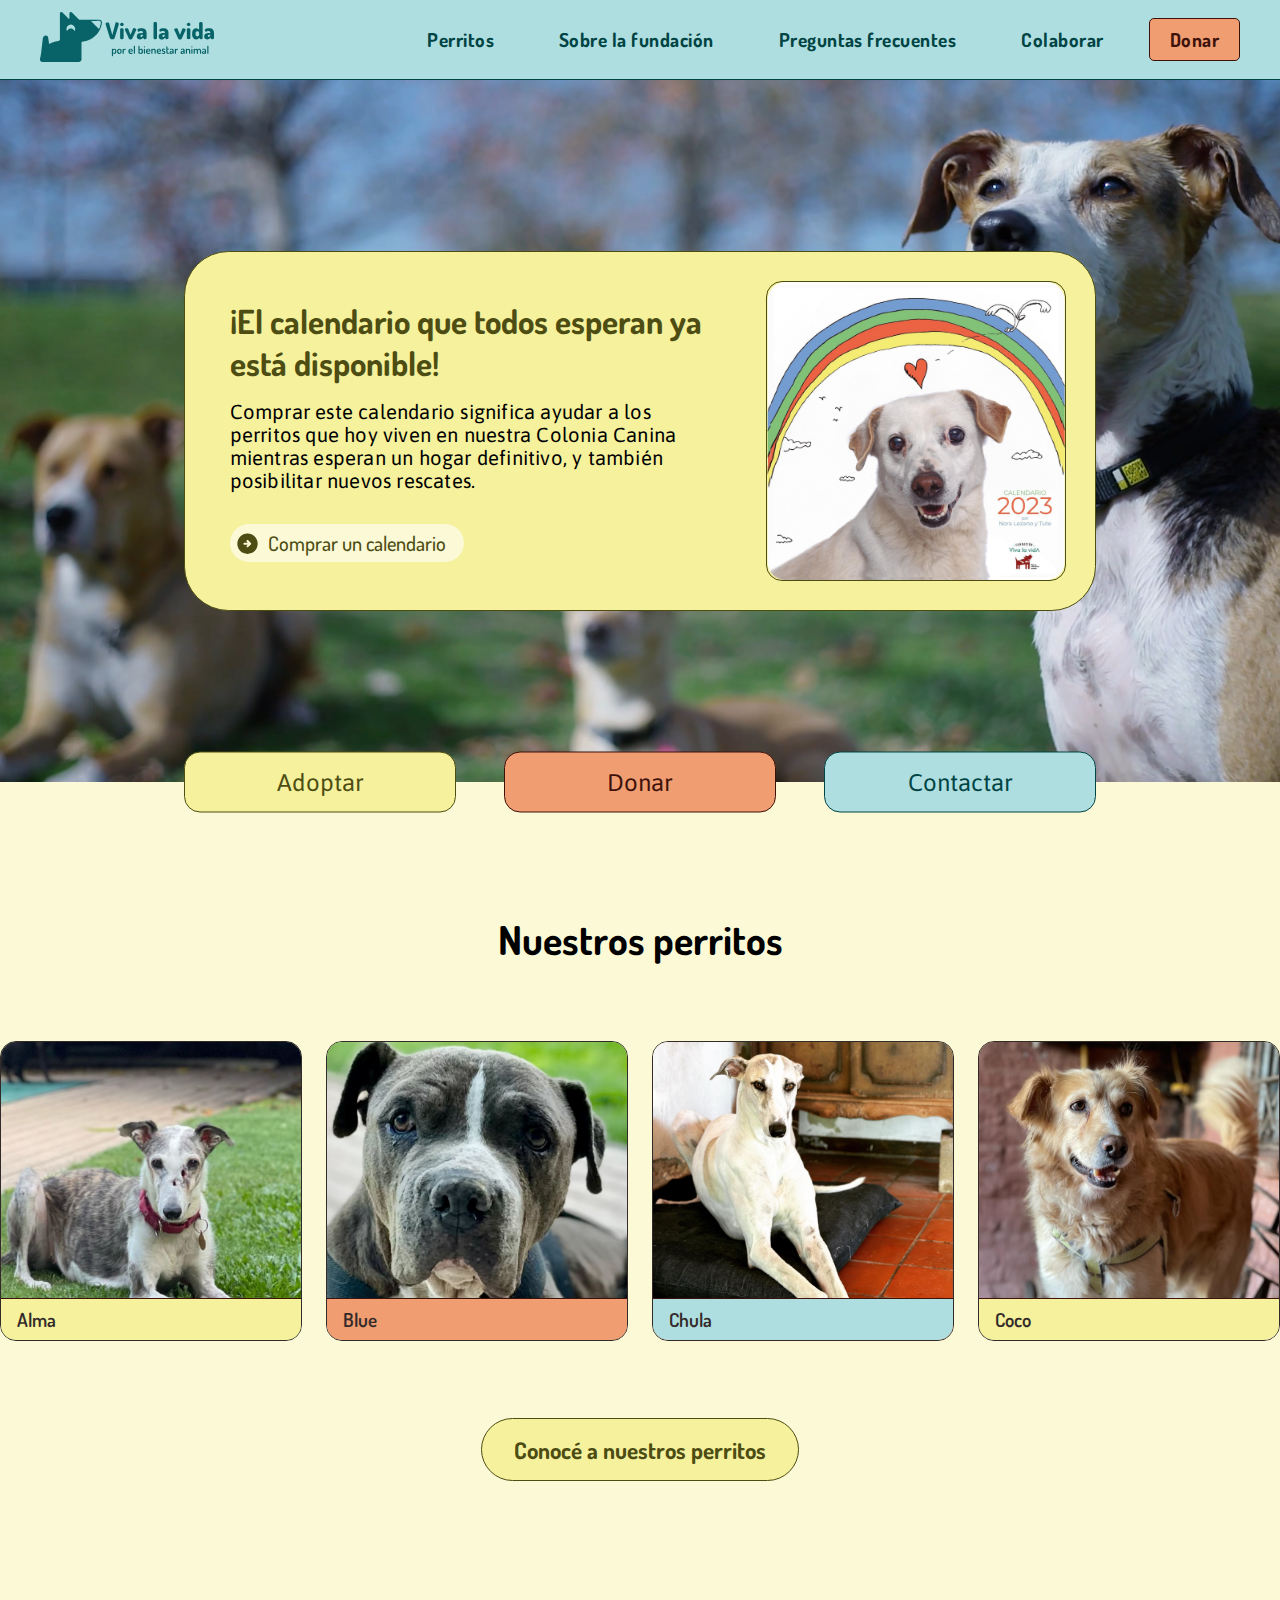
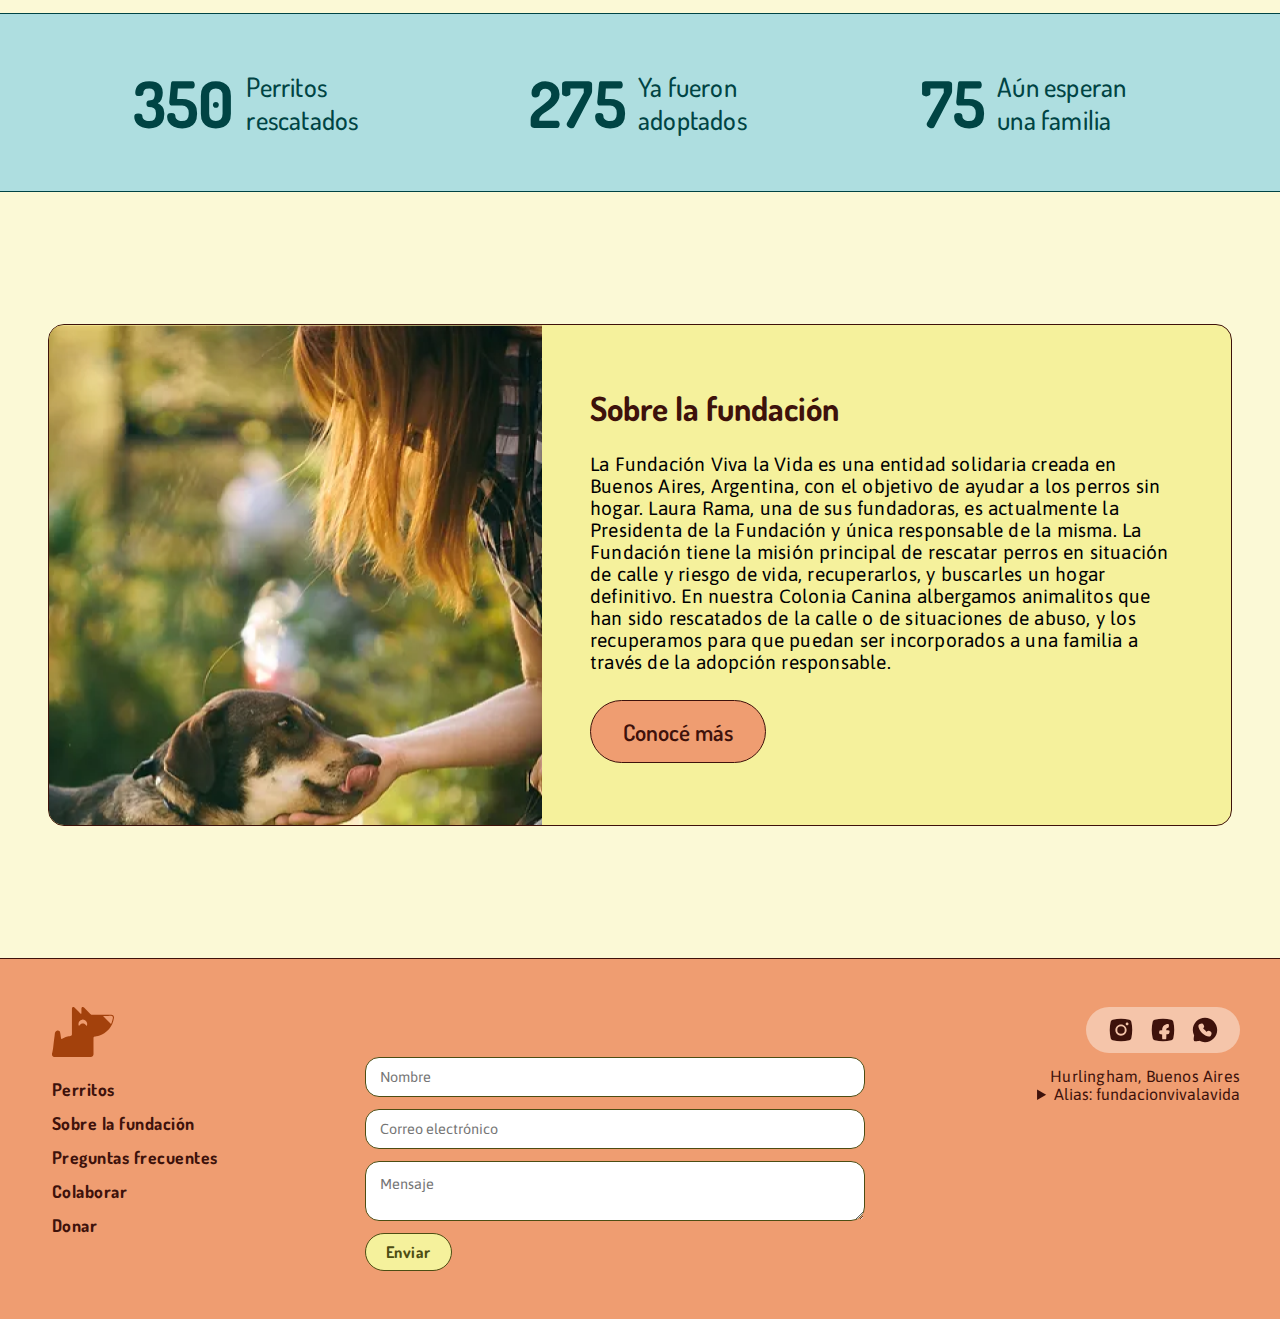
==== index.html @ 51e2220a "@media de header, cover, botonera y cifras del index" ====
<!doctype html>
<html lang="es">
<head>
<meta charset="utf-8">
<meta name="viewport" content="width=device-width, initial-scale=1">
<title>Fundación Viva la Vida</title>
<link href="style.css" rel="stylesheet" type="text/css">
<link rel="preconnect" href="https://fonts.googleapis.com">
<link rel="preconnect" href="https://fonts.gstatic.com" crossorigin>
<link rel="icon" href="img/favicon.png" type="image/x-icon">
<link href="https://fonts.googleapis.com/css2?family=Asap:ital,wght@0,100..900;1,100..900&family=Dosis:wght@200..800&display=swap" rel="stylesheet">
<script src="componentes.js"></script>
</head>
<body>
<custom-header></custom-header>
<main>
	<section id="cover">
		<video id="cover-background" src="video/cover-background.mp4" poster="img/index/poster-1.png" preload="metadata" autoplay muted loop></video>
		<!--agregué las propiedades para que se reproduzca automaticamente en loop y una imagen para mostrar en caso que el video no se pueda reproducir-->
			<div id="contenido-cover">
				<div>
					<article id="cover-article">
						<h3>¡El calendario que todos esperan ya está disponible!</h3>
						<p>Comprar este calendario significa ayudar a los perritos que hoy viven en nuestra Colonia Canina mientras esperan un hogar definitivo, y también posibilitar nuevos rescates.</p>
					</article>
					<a class="icon-button"><img src="img/iconos/arrow_circle_right.svg" width="25px" height="25px" alt="Flecha avance">Comprar un calendario</a>
					<!--No estoy segura si está bien hecho poner iconos y texto dentro de una etiqueta a, ¿ustedes saben? Yo creo que es correcto, lo he usado, pero no se usa p dentro de una etiqueta a por que ya es de por sí una etiqueta de texto-->
				</div>
				<img src="img/calendario/portada-arcoiris.png" class="contenido-img" width="300px" height="300px" alt="Calendario solidario 2024">
			</div>
	</section>
	<section id="botonera-index">
		<div id="botonera-index-contenedor">
			<a class="boton-index-1" href="perritos.html" target="_self"> Adoptar </a>
			<a class="boton-index-2" href="donar.html" target="_self">Donar</a>
			<a class="boton-index-3" href="#footer" target="_self">Contactar</a>
			<!--enlazar al footer-->
		</div>
	</section>
	<div id="index-main">
		<section id="previsualizar-perritos">
			<h2>Nuestros perritos</h2>
			<div class="slider-perritos">
				<div class="slider-perritos-contenedor">
					<div class="item-perrito"><img class="tag" src="img/perritos/carrousel/alma.png" width="300px" height="328px" alt="Perrita en adopción: Alma">
						<h6>Alma</h6>
					</div>
					<div class="item-perrito"><img class="tag" src="img/perritos/carrousel/blue.png" width="300px" height="328px" alt="Perrito en adopción: Blue">
						<h6>Blue</h6>
					</div>
					<div class="item-perrito"><img class="tag" src="img/perritos/carrousel/chula.png" width="300px" height="328px" alt="Perrita en adopción: Chula">
						<h6>Chula</h6>
					</div>
					<div class="item-perrito"><img class="tag" src="img/perritos/carrousel/coco.png" width="300px" height="328px" alt="Perrito en adopción: Coco">
						<h6>Coco</h6>
					</div>
					<div class="item-perrito"><img class="tag" src="img/perritos/carrousel/dylan.png" width="300px" height="328px" alt="Perrita en adopción: Dylan">
						<h6>Dylan</h6>
					</div>
					<div class="item-perrito"><img class="tag" src="img/perritos/carrousel/alma.png" width="300px" height="328px" alt="Perrita en adopción: Alma">
						<h6>Alma</h6>
					</div>
					<div class="item-perrito"><img class="tag" src="img/perritos/carrousel/blue.png" width="300px" height="328px" alt="Perrito en adopción: Blue">
						<h6>Blue</h6>
					</div>
					<div class="item-perrito"><img class="tag" src="img/perritos/carrousel/chula.png" width="300px" height="328px" alt="Perrita en adopción: Chula">
						<h6>Chula</h6>
					</div>
					<div class="item-perrito"><img class="tag" src="img/perritos/carrousel/coco.png" width="300px" height="328px" alt="Perrito en adopción: Coco">
						<h6>Coco</h6>
					</div>
					<div class="item-perrito"><img class="tag" src="img/perritos/carrousel/dylan.png" width="300px" height="328px" alt="Perrita en adopción: Dylan">
						<h6>Dylan</h6>
					</div>
					<div class="item-perrito"><img class="tag" src="img/perritos/carrousel/alma.png" width="300px" height="328px" alt="Perrita en adopción: Alma">
						<h6>Alma</h6>
					</div>
					<div class="item-perrito"><img class="tag" src="img/perritos/carrousel/blue.png" width="300px" height="328px" alt="Perrito en adopción: Blue">
						<h6>Blue</h6>
					</div>
					<div class="item-perrito"><img class="tag" src="img/perritos/carrousel/chula.png" width="300px" height="328px" alt="Perrita en adopción: Chula">
						<h6>Chula</h6>
					</div>
					<div class="item-perrito"><img class="tag" src="img/perritos/carrousel/coco.png" width="300px" height="328px" alt="Perrito en adopción: Coco">
						<h6>Coco</h6>
					</div>
					<div class="item-perrito"><img class="tag" src="img/perritos/carrousel/dylan.png" width="300px" height="328px" alt="Perrita en adopción: Dylan">
						<h6>Dylan</h6>
					</div>
				</div>
			</div>
			<a href="#" class="boton-primario"> Conocé a nuestros perritos </a> </section>
		<section id="cifras-de-exito"> <!--<img src="img/ilustraciones/perrito1.png" width="200px" height="160.42px" alt="Ilustración">-->
			<div class="item-exito">
				<p class="cifra">350</p>
				<p class="dato">Perritos rescatados</p>
			</div>
			<div class="item-exito">
				<p class="cifra">275</p>
				<p class="dato">Ya fueron adoptados</p>
			</div>
			<div class="item-exito">
				<p class="cifra">75</p>
				<p class="dato">Aún esperan una familia</p>
			</div>
			<!-- <img src="img/ilustraciones/perrito2.png" width="200px" height="139.66px" alt="Ilustración"> --> </section>
		<section id="sobre-la-fundacion" class="ancho-max">
			<div id="contenido-fundacion">
				<div id="contenedor-img-fundacion"><img id="quienes-somos-img" src="img/quienessomos1.png" width="493px" height="705px" alt="Foto presentación de la fundación"></div>
				<div id="contenedor-info-fundacion">
					<article>
						<h3>Sobre la fundación</h3>
						<p>La Fundación Viva la Vida es una entidad solidaria creada en Buenos Aires, Argentina, con el objetivo de ayudar a los perros sin hogar. Laura Rama, una de sus fundadoras, es actualmente la Presidenta de la Fundación y única responsable de la misma.
							La Fundación tiene la misión principal de rescatar perros en situación de calle y riesgo de vida, recuperarlos, y buscarles un hogar definitivo. En nuestra Colonia Canina albergamos animalitos que han sido rescatados de la calle o de situaciones de abuso, y los recuperamos para que puedan ser incorporados a una familia a través de la adopción responsable. </p>
					</article>
					<a href="#" class="boton-secundario"> Conocé más </a> </div>
			</div>
		</section>
	</div>
</main>
<custom-footer></custom-footer>
</body>
</html>
---- style.css ----
@charset "utf-8";
/* CSS Document */
/* General */
* {
	margin: 0;
	padding: 0;
	box-sizing: border-box;
}
ul {
	list-style-type: none;
	padding: 0;
	margin: 0;
}
a {
	text-decoration: none;
}
html, body {
	height: 100%;
}
body {
	font-family: "Asap", sans-serif;
	display: flex;
	flex-direction: column;
	background-color: var(--amarillo-claro);
}
a, button, img {
	-webkit-transition: all 0.3s ease;
	-moz-transition: all 0.3s ease;
	-ms-transition: all 0.3s ease;
	-o-transition: all 0.3s ease;
	transition: all 0.3s ease;
}
/* Estilos */ :root {
	--azul: #AEDEE0;
	--amarillo: #F5F19C;
	--naranja: #EF9D71;
	--azul-oscuro: #004444;
	--amarillo-oscuro: #4D4D13;
	--naranja-oscuro: #3E120B;
	--azul-claro: #DCF1F2;
	--amarillo-claro: #FBF9D6;
	--naranja-claro: #F5C5AA;
	--negro: #332b29;
}
h1 {
	font-family: "Dosis", sans-serif;
	font-size: 2.986rem;
}
h2 {
	font-family: "Dosis", sans-serif;
	font-size: 2.488rem;
	font-weight: 700;
}
h3 {
	font-family: "Dosis", sans-serif;
	font-size: 2.074rem;
	font-weight: 700;
}
h4 {
	font-family: "Dosis", sans-serif;
	font-size: 1.728rem;
	font-weight: 700;
}
h5 {
	font-family: "Dosis", sans-serif;
	font-size: 1.44rem;
	font-weight: 700;
}
h6 {
	font-family: "Dosis", sans-serif;
	font-size: 1.2rem;
	font-weight: 600;
}
p {
	font-family: "Asap", sans-serif;
	font-size: 1rem;
	font-weight: 400;
	letter-spacing: 0.2px;
}
/* Main */
main {
	flex: 1;
	display: flex;
	align-items: center;
	flex-direction: column;
}
.ancho-max {
	padding: 0 48px;
	max-width: 1392px;
}
.boton-primario {
	font-family: "Dosis", sans-serif;
	font-size: 1.44rem;
	font-weight: 700;
	padding: 16px 32px;
	background-color: var(--amarillo);
	border: solid 1px var(--amarillo-oscuro);
	border-radius: 40px;
	text-align: center;
	color: var(--amarillo-oscuro);
}
.boton-secundario {
	font-family: "Dosis", sans-serif;
	font-size: 1.44rem;
	font-weight: 600;
	padding: 16px 32px;
	background-color: var(--naranja);
	border: solid 1px var(--naranja-oscuro);
	border-radius: 32px;
	text-align: center;
	color: var(--naranja-oscuro);
}
/* INDEX */
#index-main {
	display: flex;
	align-items: center;
	flex-direction: column;
	gap: 132px;
	width: 100%;
	margin: 71px 0 132px;
}
#cover {
	width: 100%;
	height: 78vh;
	max-height: 882px;
	display: flex;
	justify-content: center;
	align-items: center;
	position: relative;
	overflow: hidden;
	min-height: 480px;
}
#contenido-cover {
	width: 912px;
	display: flex;
	justify-content: center;
	align-items: center;
	background-color: var(--amarillo);
	border: solid 1px var(--amarillo-oscuro);
	border-radius: 44.6px;
	padding: 28.6px;
	position: relative;
	z-index: 1;
	gap: 48px;
}
#cover-background {
	position: absolute; /* me parece mejor este atributo en lugar de fixed para que el video se desplace normalmente junto al contenido */
	z-index: -1;
	top: 50%;
	left: 50%;
	width: 100%;
	height: 100%;
	object-fit: cover; /* hice ajustes ya que una parte del video se tapaba por el navegador del header */
	transform: translate(-50%, -50%);
}
#contenido-cover div {
	display: flex;
	flex-direction: column;
	justify-content: space-between;
	background-color: var(--amarillo);
	gap: 32px;
	padding-left: 16px;
}
.contenido-img { /*le puse un class a la imagen para el borde*/
	border: solid 1px var(--amarillo-oscuro);
	border-radius: 16px;
}
#cover-article {
	display: flex;
	flex-direction: column;
	gap: 16px;
}
#cover-article h3 {
	color: var(--amarillo-oscuro);
}
#cover-article p {
	font-size: 1.266rem;
}
.icon-button {
	display: flex;
	flex-direction: row;
	justify-content: flex-start;
	align-items: center;
	gap: 8px;
	font-family: "Dosis", sans-serif;
	font-size: 1.266rem;
	font-weight: 500;
	color: var(--amarillo-oscuro);
	background: var(--amarillo-claro);
	width: fit-content;
	padding: 5.72px 17.72px 5.72px 5.72px;
	border-radius: 30px;
}
#botonera-index {
	z-index: 1;
	transform: translate(0, -50%);
	width: 912px;
}
#botonera-index-contenedor {
	display: flex;
	width: 100%;
	gap: 48px;
}
#botonera-index a {
	width: 100%;
	min-width: 200px;
	padding: 16px 24px;
	font-size: 1.5rem;
	text-align: center;
	border-radius: 16px;
}
.boton-index-1 {
	color: var(--amarillo-oscuro);
	border: solid 1px var(--amarillo-oscuro);
	background-color: var(--amarillo);
}
.boton-index-2 {
	color: var(--naranja-oscuro);
	border: solid 1px var(--naranja-oscuro);
	background-color: var(--naranja);
}
.boton-index-3 {
	color: var(--azul-oscuro);
	border: solid 1px var(--azul-oscuro);
	background-color: var(--azul);
}
#previsualizar-perritos {
	width: 100%;
	display: flex;
	flex-direction: column;
	align-items: center;
	gap: 72px;
}
/* SLIDE PERRITOS */
.slider-perritos {
	width: 100%;
	overflow: hidden;
	position: relative;
	height: 310px;
}
.slider-perritos-contenedor {
	display: flex;
	animation-duration: 80s;
	animation-timing-function: linear;
	animation-iteration-count: infinite;
	white-space: nowrap;
	position: absolute;
	top: 0;
	gap: 24px;
	left: 0;
	animation-name: slide-left;
	align-items: center;
	height: 310px;
}
.item-perrito {
	height: 300px;
	overflow: hidden;
	border-radius: 16px;
	border: solid 1px var(--negro);
}
.item-perrito h6 {
	position: sticky;
	bottom: 0;
	width: 100%;
	background: var(--naranja);
	padding: 8px 16px;
	color: var(--negro);
	border-top: solid 1px var(--naranja-oscuro);
}
.item-perrito:nth-of-type(3n + 1) h6 {
	background-color: var(--amarillo);
}
.item-perrito:nth-of-type(3n + 2) h6 {
	background-color: var(--naranja);
}
.item-perrito:nth-of-type(3n) h6 {
	background-color: var(--azul);
} /* se me ocurrió poner un color de fondo diferente a cada perrito pero capaz no queda muy bien porque ya arriba se repiten lo tres colores en los botones, que opinan? */
@keyframes slide-left {
	0% {
		transform: translateX(0);
	}
	100% {
		transform: translateX(-100%);
	}
}
#cifras-de-exito {
	width: 100%;
	display: flex;
	align-items: center;
	justify-content: space-evenly;
	padding: 48px 0;
	background-color: var(--azul);
	color: var(--azul-oscuro);
	font-size: 2rem;
	text-align: center;
	border-top: solid 1px var(--azul-oscuro);
	border-bottom: solid 1px var(--azul-oscuro);
}
.item-exito {
	display: flex;
	flex-direction: row;
	align-items: center;
	gap: 12px;
}
.cifra {
	font-family: "Dosis", sans-serif;
	font-size: 3.998rem;
	font-weight: 700;
}
.dato {
	font-family: "Dosis", sans-serif;
	font-weight: 500;
	font-size: 1.66rem;
	max-width: 150px;
	text-align: left;
}
#sobre-la-fundacion {
	display: flex;
	align-items: center;
	justify-content: center;
	width: 100%;
}
#contenido-fundacion {
	display: flex;
	border-radius: 16px;
	border: solid 1px var(--naranja-oscuro);
	background-color: var(--amarillo);
	overflow: hidden;
	width: 100%;
}
#contenedor-img-fundacion {
	overflow: hidden;
	max-height: 500px;
}
#contenedor-info-fundacion {
	flex: 1.2;
	display: flex;
	flex-direction: column;
	justify-content: space-around;
	align-items: flex-start;
	padding: 48px;
}
#contenido-fundacion article {
	display: flex;
	flex-direction: column;
	gap: 24px;
}
#contenido-fundacion h3 {
	color: var(--naranja-oscuro);
}
#contenido-fundacion p {
	max-width: 600px;
	font-size: 1.2rem;
}
/* FIN INDEX */
/* PERRITOS */
.encabezado {
	height: 200px;
	width: 100%;
	display: flex;
	justify-content: center;
}
.encabezado-naranja {
	background-color: var(--naranja);
	color: var(--naranja-oscuro);
	border-bottom: solid 1px var(--naranja-oscuro);
}
.contenedor-encabezado {
	width: 100%;
	display: flex;
	flex-direction: row;
	overflow: hidden;
	justify-content: space-between;
	align-items: center;
}
.contenedor-encabezado img {
	height: max-content;
	position: sticky;
	transform: translate(0, 30px) rotate(9deg);
}
.main-perritos {
	width: 100%;
	display: flex;
	flex-direction: column;
	align-items: center;
	padding: 72px 0;
}
.contenedor-main-perritos {
	display: flex;
	gap: 24px;
	width: 100%;
}
.filtros {
	flex: 0 0 250px;
	max-width: 300px;
	min-width: 200px;
	padding: 24px;
	overflow-y: auto;
	border-radius: 15px;
	background: var(--amarillo);
	border: solid 1px var(--amarillo-oscuro);
	height: fit-content;
	gap: 12px;
	display: flex;
	flex-direction: column;
}
.filtros div {
	display: flex;
	flex-direction: column;
	gap: 8px;
}
.filtros h4 {
	margin-bottom: 12px;
}
.filtros h6 {
	margin-top: 12px;
}
.filtros button{
	display: flex;
	font-family: "Dosis", sans-serif;
	font-size: 1.05rem;
	font-weight: 500;
	color: var(--amarillo-oscuro);
	background: var(--amarillo-claro);
	width: fit-content;
	padding: 5.72px 17.72px;
	border-radius: 30px;
	border: 0px;
	margin-top: 12px;
}
.filtros label{
	margin-left: 8px;
}
.perfiles {
	display: grid;
	grid-template-columns: repeat(3, 1fr);
	gap: 24px;
	width: 100%;
	height: fit-content;
}
.perrito {
	background-color: #fff;
	border-radius: 8px;
	display: flex;
	flex-direction: column;
	align-items: center;
	border: solid 1px var(--amarillo-oscuro);
	overflow: hidden;
		transition: all 0.3s ease;
}
.perrito:hover{
		transform: scale(1.03);
	transform-origin: center;
}
.perrito img {
	max-width: 100%;
	height: auto;
	border-radius: 8px;
	transform: scale(1.06); /* hay que reemplazar las imagenes por unas sin bordes redondeados tuve que aplicar un efecto de escala mientras tanto*/
}
.perrito h6 {
	position: sticky;
	bottom: 0;
	width: 100%;
	background: var(--azul);
	padding: 8px 16px;
	color: var(--azul-oscuro);
	border-top: solid 1px var(--azul-oscuro);
	text-align: center;
}
/* FIN PERRITOS */
/* FUNDACIÓN */
/* FIN FUNDACIÓN */
/* PREGUNTAS FRECUENTES */
/* FIN PREGUNTAS FRECUENTES */
/* COLABORAR */
/* FIN COLABORAR */
/* DONAR */

/*============================*/
.donacion {
	width: 100%;
	display: flex;
	justify-content: center;
	padding: 154px 264px;
	align-items: center;
	background-color: var(--amarillo-claro);
}
.parrafodonacion {
	max-width: 792px;
	height: 302px;
	display: flex;
	flex-direction: column;
	justify-content: center;
	align-items: flex-start;
	gap: 24px;
	margin-left: 48px;
	font-size: 24px;
}
.botonprimario {}

.boton-Donar {
	width: 360px;
	height: 64px;
	background-color: var(--naranja);
	padding: 16px 48px;
	text-align: center;
	border-radius: 30px;
	color: white;
	font-family: "Dosis";
	font-size: 32px;
	transform-origin: center;
	padding-left: 1px;
	padding-right: 0px;
	padding-top: 10px;
}

.boton-Donar:hover {
	background-color: var(--naranja-oscuro);
}

.boton-Donar:active {
	background-color: var(--naranja-claro);
	color: var(--naranja-oscuro);
}

.boton-Donar2 {
	width: 360px;
	height: 64px;
	background-color: var(--naranja);
	padding: 16px 48px;
	text-align: center;
	border-radius: 30px;
	color: white;
	font-family: Dosis;
	font-size: 28px;
	transform-origin: center;
	padding-left: 1px;
    padding-right: 0px;
    padding-top: 10px;
}

.boton-Donar2:hover {
	background-color: var(--naranja-oscuro);
}

.boton-Donar2:active {
	background-color: var(--naranja-claro);
	color: var(--naranja-oscuro);
}

.foto_Donar {
border-radius: 40px; 
border: 8px solid var(--naranja);
}
/*============================*/
.necesitamos {
	width: 100%;
	height: 444px;
	background-color: var(--naranja);
	display: flex;
	padding: 80px 264px;
	flex-direction: column;
	justify-content: center;
	align-items: center;
	gap: 48px;
	color: white;
}
.necesitamosarticulos {
	display: flex;
	align-items: flex-start;
	justify-content: center;
	gap: 80px;
	font-size: 32px;
	text-align: center;
	align-self: stretch;
}
section article div {
	font-family: Dosis;
	font-size: 32px;
	font-style: normal;
	font-weight: 500;
}
/*============================*/
.dinero {
	width: 100%;
	height: 881px;
	display: flex;
	flex-direction: column;
	background-color: var(--amarillo-claro);
	padding: 0px 264px;
	justify-content: center;
	align-items: center;
	gap: 48px;
}
.cadacentavo {
	display: flex;
	flex-direction: row;
	padding-top: 68px;
	width: 1392px;
	height: 440px;
	margin: 0px auto;
	justify-content: center;
	align-items: center;
	gap: 48px;
	align-self: stretch;
}
.textocadacentavo {
	width: 912px;
	height: 320px;
	display: flex;
	flex-direction: column;
	align-items: flex-start;
	gap: 46px;
}
.precios {
	display: flex;
	height: 250px;
	justify-content: center;
	align-items: center;
	gap: 48px;
}
.monto {
	text-align: center;
	font-family: Dosis;
	font-size: 40px;
	font-weight: 600;
}
.producto {
	text-align: center;
	font-family: Asap;
	font-size: 25px;
	font-weight: 400;
}
/*============================*/
.medicamentos {
	width: 100%;
	padding: 0px 164px;
	display: flex;
	flex-direction: column;
	background-color: var(--amarillo-claro);
	gap: 86px;
}
.fotoytexto {
	display: flex;
	justify-content: center;
	align-items: flex-start;
	gap: 48px;
}
.textomedicamentos {
	width: 912px;
	display: flex;
	flex-direction: column;
	justify-content: center;
	align-items: flex-start;
	gap: 32px;
}
.grid-container {
	width: 1393px;
	height: 1134px;
	display: grid;
	grid-template-columns: 1fr 1fr 1fr;
	grid-gap: 48px;
}
article ul li {
	width: 426px;
	height: 149px;
	display: flex;
	padding: 24px;
	align-items: flex-start;
	gap: 24px;
	border-radius: 24px;
	background-color: var(--naranja);
	box-shadow: -10px 9px 20.9px 0px rgba(29, 47, 69, 0.30);
}
.grilla-medicamentos {
	align-items: center;
	margin: 0px auto;
	margin-bottom: 96px;
}
.texto-medicamento {
	font-family: Dosis;
	font-size: 32px;
	font-style: normal;
	font-weight: 500;
	line-height: 36px;
	color: white;
}
.descripcion-medicamento {
	font-family: Dosis;
	font-size: 20px;
	font-style: normal;
	font-weight: 500;
}
.flex-medicamentos {
	display: flex;
	flex-direction: column;
}
/* FIN DONAR*/


/* Page not found */

.not-found {
	width: 100%;
	height: 100%;
	margin: 0px auto;
	background-color: rgb(48, 45, 45);
	gap: 40px;
}

.mensaje-not-found {
	display: flex;
	flex-direction: column;
	align-items: center;
	justify-content: center;
	gap: 50px;
	padding-top: 12%;
	color: var(--naranja);
	font-size: 2em;
}

.salchichin {
	animation: salchicha 3s linear infinite;
    }

@keyframes salchicha {
    0% {
        transform: rotate(-360deg);
    }
}


/* Fin Page not found */


/* Header y Footer */
header, footer {
	width: 100%;
	color: #191414;
	display: flex;
	justify-content: center;
	padding: 0 20px;
	align-items: center;
}
header a, footer a {
	font-family: "Dosis", sans-serif;
}
/* Header */
header, footer {
	width: 100%;
	display: flex;
	justify-content: center;
	padding: 0 20px;
}
header a, footer a {
	font-family: "Dosis", sans-serif;
}
/* Header */
header {
	background: var(--azul);
	color: var(--azul-oscuro);
	border-bottom: solid 1px var(--azul-oscuro);
}
header nav, header nav ul {
	display: flex;
}
header nav {
	width: 100%;
	max-width: 1200px;
	justify-content: space-between;
	gap: 50px;
	font-weight: 700;
	font-size: 1.2rem;
	margin: 12px;
}
header nav ul {
	width: 100%;
	justify-content: flex-end;
	gap: 25px;
	align-items: center;
}
header a {
	color: var(--azul-oscuro);
}
header li a {
	display: flex;
	align-items: center;
	border-radius: 5px;
	padding: 8px 20px;
	min-width: max-content;
	letter-spacing: 0.03rem;
}
header li a:hover {
	background: var(--azul-claro);
}
.boton-destacado a {
	color: var(--naranja-oscuro);
	background: var(--naranja);
	border: solid 1px var(--naranja-oscuro);
}
.boton-destacado a:hover {
	background: var(--amarillo);
	color: var(--amarillo-oscuro);
	border: solid 1px var(--amarillo-oscuro);
	transform: scale(1.03);
	transform-origin: center;
}
/* Footer */
footer {
	background: var(--naranja);
	color: var(--naranja-oscuro);
	border-top: solid 1px var(--naranja-oscuro);
}
footer a {
	color: var(--naranja-oscuro);
}
.footer-container {
	display: flex;
	justify-content: space-between;
	width: 100%;
	max-width: 1200px;
	margin: 48px 0;
	gap: 48px;
}
footer nav img {
	width: fit-content
}
.site-map img {
	margin-left: 12px;
}
.site-map {
	flex-grow: 1;
}
.site-map ul {
	display: flex;
	margin-top: 18px;
	flex-direction: column;
	gap: 12px;
	font-size: 1.1rem;
	font-weight: 700;
	letter-spacing: 0.03rem;
}
.site-map a {
	color: var(--naranja-oscuro);
	padding: 4px 12px;
	border-radius: 5px;
}
.site-map a:hover {
	background: var(--naranja-claro);
}
.info-contacto {
	flex-grow: 1;
	display: flex;
	flex-direction: column;
	align-items: flex-end;
	text-align: right;
	max-width: 240px;
	gap: 14px;
}
.redes-sociales {
	display: flex;
	align-content: center;
	gap: 12px;
	padding: 8px 20px;
	background: var(--naranja-claro);
	border-radius: 30px;
}
.redes-sociales a {
	display: flex;
	align-content: center;
}
.redes-sociales img:hover {
	transform: scale(1.09);
	transform-origin: center;
}
/* Formulario Footer */
.formulario-contacto {
	flex-grow: 1;
	margin-top: 50px;
}
.formulario-contacto form {
	display: flex;
	flex-direction: column;
	width: 500px;
}
.formulario-contacto input, .formulario-contacto textarea {
	margin-bottom: 12px;
	height: 40px;
	border: 1px solid var(--amarillo-oscuro);
	border-radius: 14px;
	padding: 14px;
}
.formulario-contacto textarea {
	min-width: 500px;
	max-width: 500px;
	min-height: 60px;
	max-height: 120px;
}
textarea#mensaje, input#nombre, input#correo {
	font-family: "Asap", sans-serif;
	font-size: 0.9rem;
}
::placeholder, ::-ms-input-placeholder {
	color: var(--gris-claro);
}
.formulario-contacto button {
	padding: 8px 20px;
	border: none;
	border-radius: 20px;
	width: fit-content;
	background: var(--amarillo);
	font-family: "Dosis", sans-serif;
	font-weight: 700;
	font-size: 1rem;
	color: var(--amarillo-oscuro);
	letter-spacing: 0.03rem;
	border: 1px solid var(--amarillo-oscuro);
}
.formulario-contacto button:hover {
	background-color: var(--amarillo-claro);
	transform: scale(1.03);
	transform-origin: center;
}

/*@MEDIA - 600PX*/

@media screen and (max-width: 600px) {

	/*html {
		font-size: 100%;
	}*/
	
	/* Header y Footer */


	header nav, header nav ul {
		flex-direction: column;

	}

	header nav {
		align-items: center;
	}

	header li a {
		display: flex;
		align-items: center;
		border-radius: 5px;
		padding: 8px 20px;
		min-width: max-content;
		letter-spacing: 0.03rem;
	}


	/* Footer */


	footer a {
		color: var(--naranja-oscuro);
	}

	.footer-container {
		display: flex;
		flex-wrap: wrap;
		justify-content: space-between;
		width: 100%;
		max-width: 600px;
		margin: 48px 0;
		gap: 48px;
	}

	footer nav img {
		width: fit-content
	}

	.site-map img {
		margin-left: 12px;
	}

	.site-map {
		flex-grow: 1;
	}

	.site-map ul {
		display: flex;
		margin-top: 18px;
		flex-direction: column;
		gap: 12px;
		font-size: 1.1rem;
		font-weight: 700;
		letter-spacing: 0.03rem;
	}

	.site-map a {
		color: var(--naranja-oscuro);
		padding: 4px 12px;
		border-radius: 5px;
	}

	.site-map a:hover {
		background: var(--naranja-claro);
	}

	.info-contacto {
		flex-grow: 1;
		display: flex;
		flex-direction: column;
		align-items: flex-end;
		text-align: right;
		max-width: 240px;
		gap: 14px;
	}

	.redes-sociales {
		display: flex;
		align-content: center;
		gap: 12px;
		padding: 8px 20px;
		background: var(--naranja-claro);
		border-radius: 30px;
	}

	.redes-sociales a {
		display: flex;
		align-content: center;
	}

	.redes-sociales img:hover {
		transform: scale(1.09);
		transform-origin: center;
	}

	/* Formulario Footer */
	.formulario-contacto {
		flex-grow: 1;
		margin-top: 50px;
	}

	.formulario-contacto form {
		display: flex;
		flex-direction: column;
		width: 500px;
	}

	.formulario-contacto input, .formulario-contacto textarea {
		margin-bottom: 12px;
		height: 40px;
		border: 1px solid var(--amarillo-oscuro);
		border-radius: 14px;
		padding: 14px;
	}

	.formulario-contacto textarea {
		min-width: 500px;
		max-width: 500px;
		min-height: 60px;
		max-height: 120px;
	}

	textarea#mensaje, input#nombre, input#correo {
		font-family: "Asap", sans-serif;
		font-size: 0.9rem;
	}

	::placeholder, ::-ms-input-placeholder {
		color: var(--gris-claro);
	}

	.formulario-contacto button {
		padding: 8px 20px;
		border: none;
		border-radius: 20px;
		width: fit-content;
		background: var(--amarillo);
		font-family: "Dosis", sans-serif;
		font-weight: 700;
		font-size: 1rem;
		color: var(--amarillo-oscuro);
		letter-spacing: 0.03rem;
		border: 1px solid var(--amarillo-oscuro);
	}

	.formulario-contacto button:hover {
		background-color: var(--amarillo-claro);
		transform: scale(1.03);
		transform-origin: center;
	}

	/*INDEX*/

	#cover video {}

	#cover {
		width: 100%;
		height: 78vh;
		max-height: 1000px;
		min-height: 300px;
		justify-content: center;
	}

	#contenido-cover {
		width: 70%;
		flex-direction: column;
	}

	#botonera-index {
		justify-content: center;
		margin: 100px 0px;
	}

	#botonera-index-contenedor {
		flex-wrap: wrap;
		justify-content: center;
		position: relative;
		top: 50%;
	}
	#botonera-index a {
		width: 60%;
	}
	
	#cifras-de-exito {
		flex-direction: column;
		gap: 48px;
	}

	#sobre-la-fundacion {
		display: flex;
		align-items: center;
		justify-content: center;
		width: 100%;
	}

	#contenido-fundacion {
		display: flex;
		border-radius: 16px;
		border: solid 1px var(--naranja-oscuro);
		background-color: var(--amarillo);
		overflow: hidden;
		width: 100%;
	}

	#contenedor-img-fundacion {
		overflow: hidden;
		max-height: 500px;
	}

	#contenedor-info-fundacion {
		flex: 1.2;
		display: flex;
		flex-direction: column;
		justify-content: space-around;
		align-items: flex-start;
		padding: 48px;
	}

	#contenido-fundacion article {
		display: flex;
		flex-direction: column;
		gap: 24px;
	}

	#contenido-fundacion h3 {
		color: var(--naranja-oscuro);
	}
	
	#contenido-fundacion p {
		max-width: 600px;
		font-size: 1.2rem;
	}
	/* FIN INDEX */
}
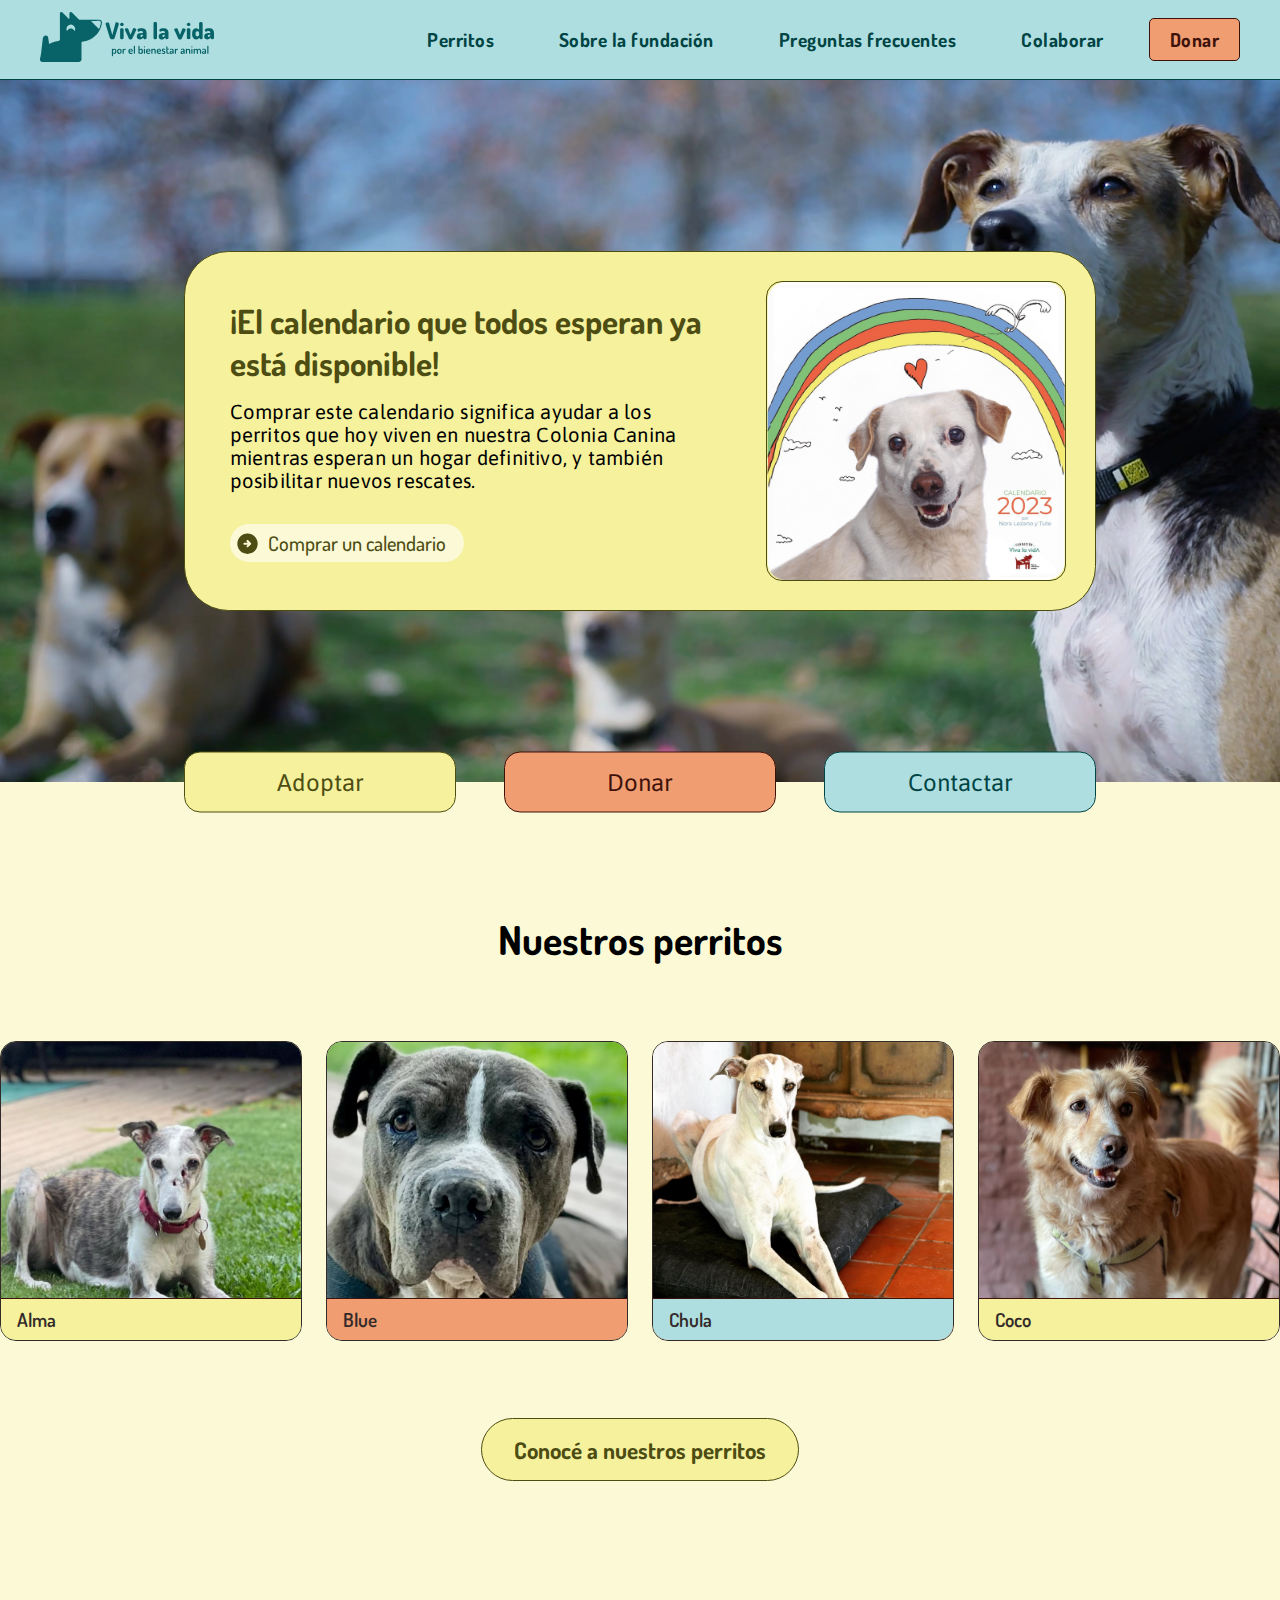
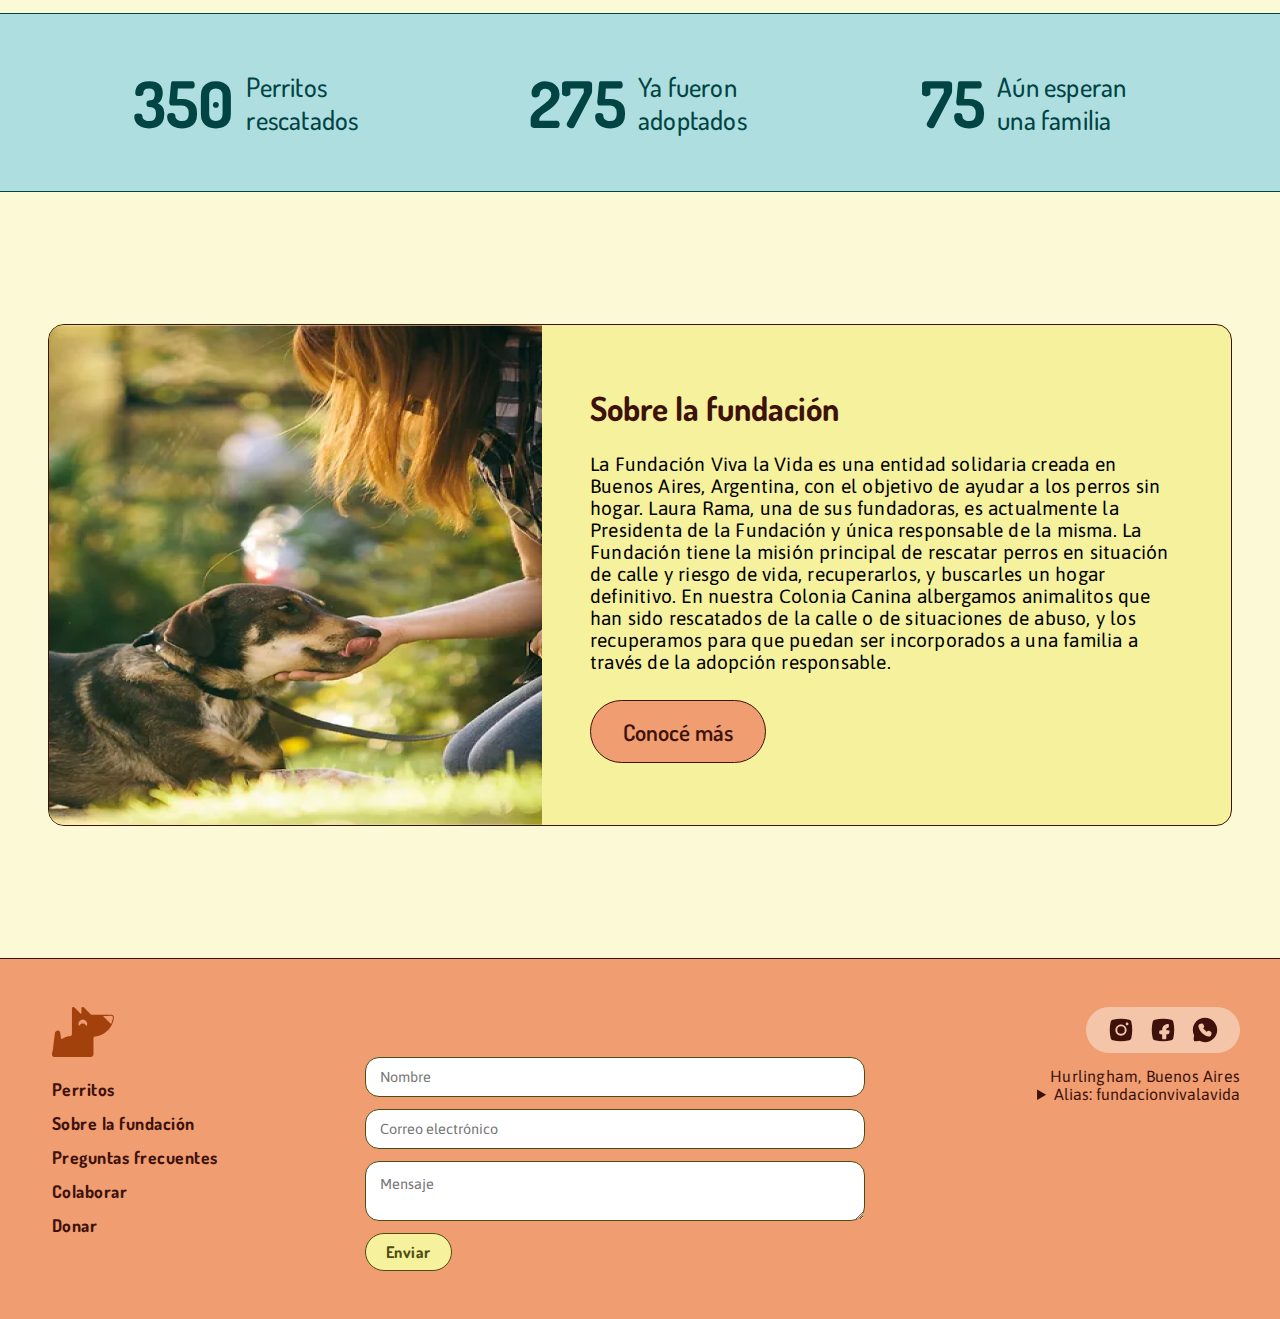
==== commit ffb36e8b: "@media section sobre la fundacion index" ====
--- a/index.html
+++ b/index.html
@@ -106,14 +106,15 @@
 			<!-- <img src="img/ilustraciones/perrito2.png" width="200px" height="139.66px" alt="Ilustración"> --> </section>
 		<section id="sobre-la-fundacion" class="ancho-max">
 			<div id="contenido-fundacion">
-				<div id="contenedor-img-fundacion"><img id="quienes-somos-img" src="img/quienessomos1.png" width="493px" height="705px" alt="Foto presentación de la fundación"></div>
+				<div id="contenedor-img-fundacion"><img id="quienes-somos-img" src="img/quienessomos1.png" width="100%" height="100%" alt="Foto presentación de la fundación"></div>
 				<div id="contenedor-info-fundacion">
 					<article>
 						<h3>Sobre la fundación</h3>
 						<p>La Fundación Viva la Vida es una entidad solidaria creada en Buenos Aires, Argentina, con el objetivo de ayudar a los perros sin hogar. Laura Rama, una de sus fundadoras, es actualmente la Presidenta de la Fundación y única responsable de la misma.
 							La Fundación tiene la misión principal de rescatar perros en situación de calle y riesgo de vida, recuperarlos, y buscarles un hogar definitivo. En nuestra Colonia Canina albergamos animalitos que han sido rescatados de la calle o de situaciones de abuso, y los recuperamos para que puedan ser incorporados a una familia a través de la adopción responsable. </p>
 					</article>
-					<a href="#" class="boton-secundario"> Conocé más </a> </div>
+					<a href="#" class="boton-secundario"> Conocé más </a>
+				</div>
 			</div>
 		</section>
 	</div>
--- a/style.css
+++ b/style.css
@@ -1125,49 +1125,13 @@
 		gap: 48px;
 	}
 
-	#sobre-la-fundacion {
-		display: flex;
-		align-items: center;
-		justify-content: center;
-		width: 100%;
-	}
-
 	#contenido-fundacion {
-		display: flex;
-		border-radius: 16px;
-		border: solid 1px var(--naranja-oscuro);
-		background-color: var(--amarillo);
-		overflow: hidden;
-		width: 100%;
-	}
-
-	#contenedor-img-fundacion {
-		overflow: hidden;
-		max-height: 500px;
+		flex-direction: column;
 	}
 
 	#contenedor-info-fundacion {
-		flex: 1.2;
-		display: flex;
-		flex-direction: column;
-		justify-content: space-around;
-		align-items: flex-start;
-		padding: 48px;
-	}
-
-	#contenido-fundacion article {
-		display: flex;
-		flex-direction: column;
-		gap: 24px;
-	}
-
-	#contenido-fundacion h3 {
-		color: var(--naranja-oscuro);
-	}
-	
-	#contenido-fundacion p {
-		max-width: 600px;
-		font-size: 1.2rem;
-	}
+		gap: 32px;
+	}
+
 	/* FIN INDEX */
 }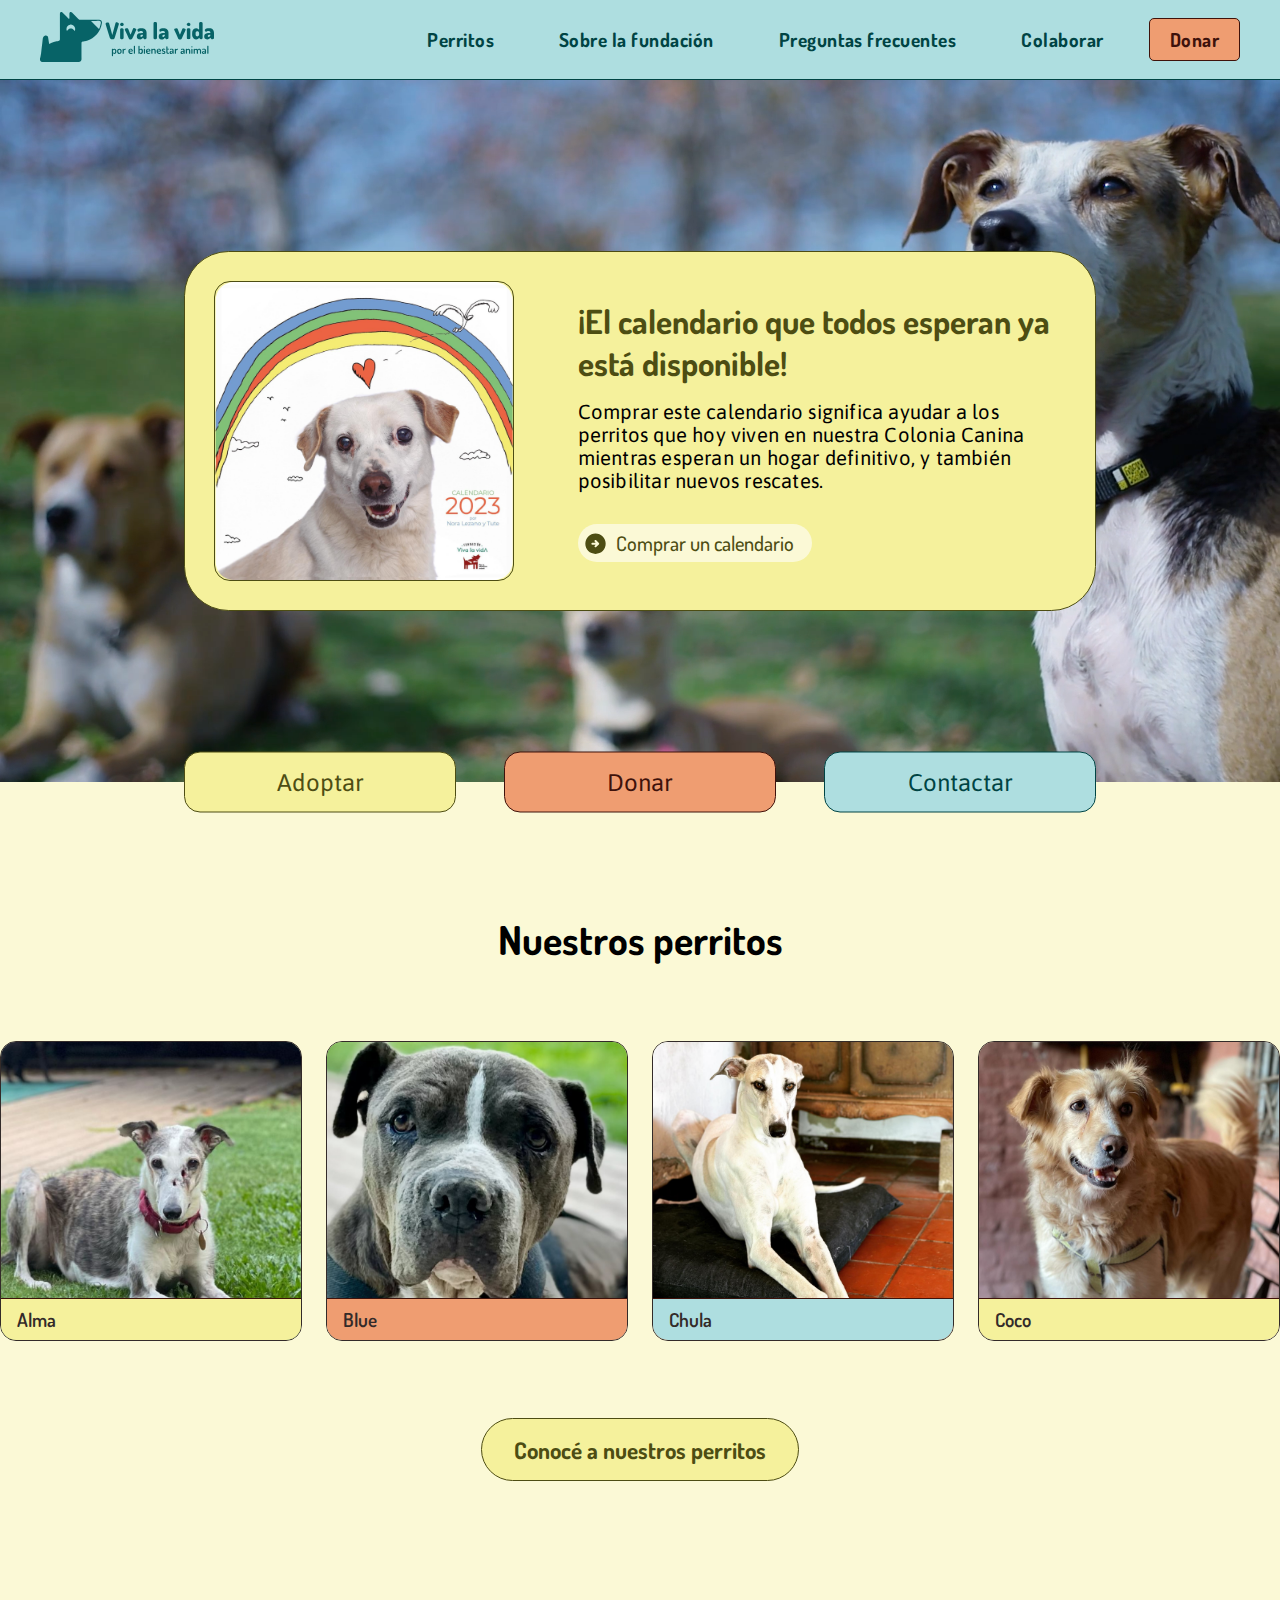
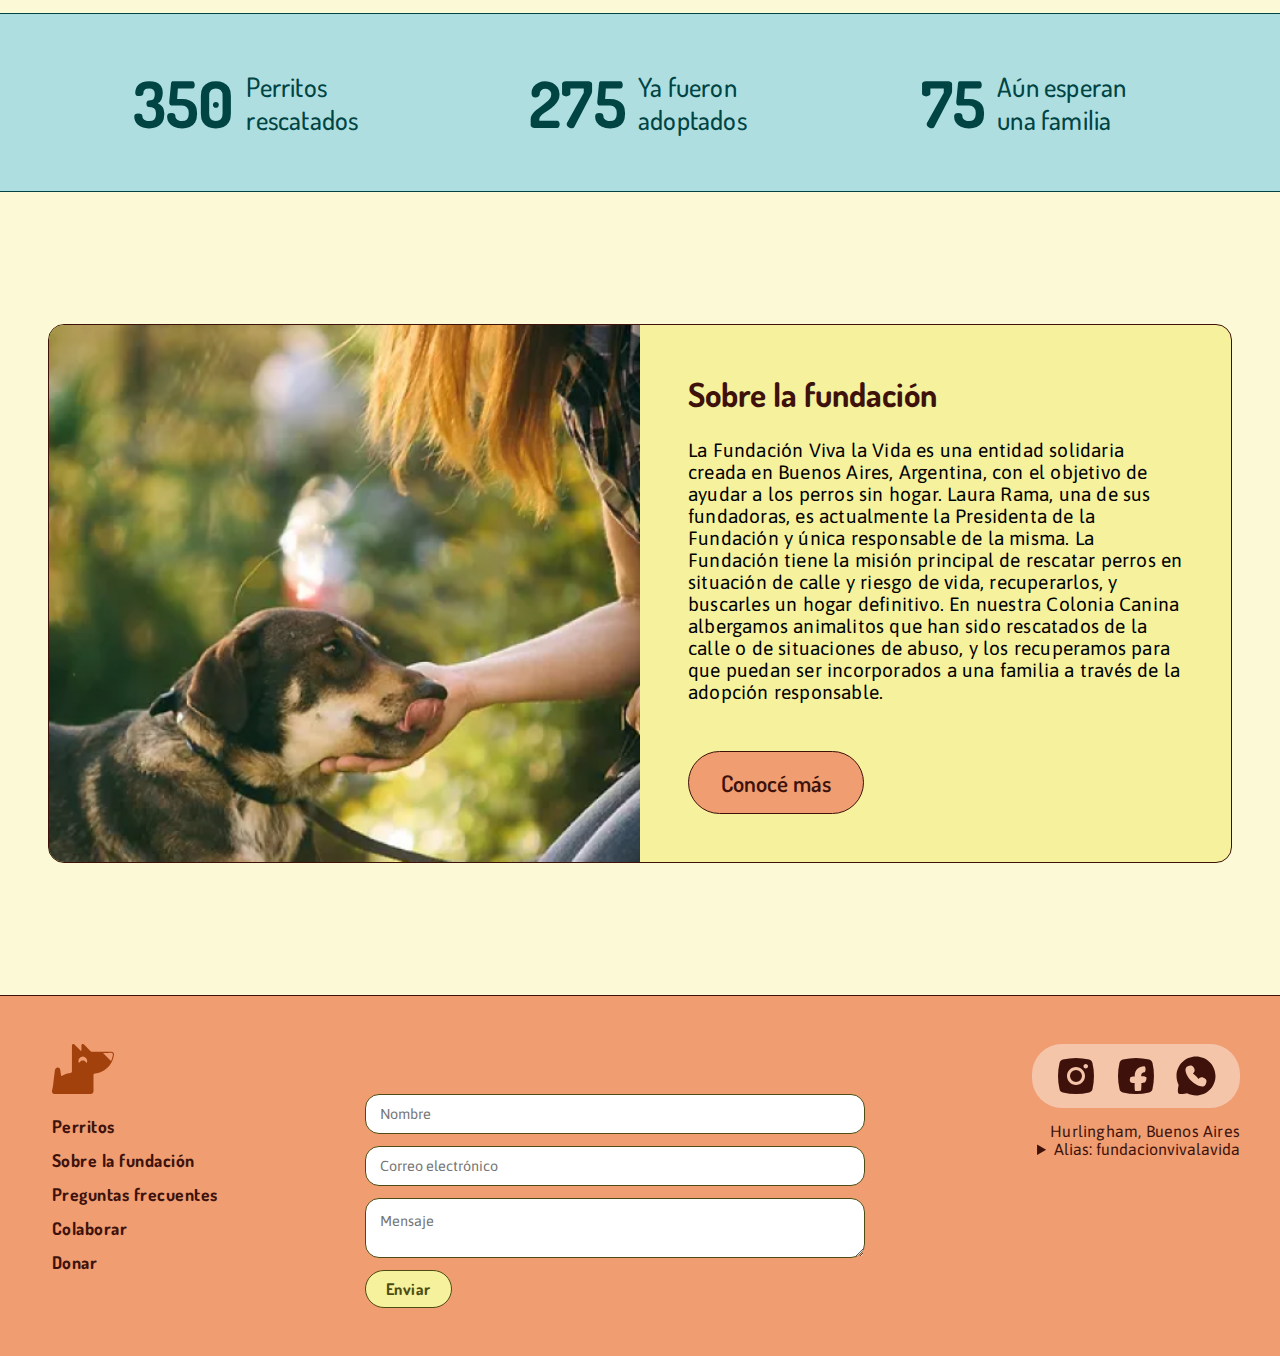
==== commit fd7bebe5: "ajustes @media" ====
--- a/index.html
+++ b/index.html
@@ -18,6 +18,7 @@
 		<video id="cover-background" src="video/cover-background.mp4" poster="img/index/poster-1.png" preload="metadata" autoplay muted loop></video>
 		<!--agregué las propiedades para que se reproduzca automaticamente en loop y una imagen para mostrar en caso que el video no se pueda reproducir-->
 			<div id="contenido-cover">
+				<img src="img/calendario/portada-arcoiris.png" class="contenido-img" width="300px" height="300px" alt="Calendario solidario 2024">
 				<div>
 					<article id="cover-article">
 						<h3>¡El calendario que todos esperan ya está disponible!</h3>
@@ -26,7 +27,7 @@
 					<a class="icon-button"><img src="img/iconos/arrow_circle_right.svg" width="25px" height="25px" alt="Flecha avance">Comprar un calendario</a>
 					<!--No estoy segura si está bien hecho poner iconos y texto dentro de una etiqueta a, ¿ustedes saben? Yo creo que es correcto, lo he usado, pero no se usa p dentro de una etiqueta a por que ya es de por sí una etiqueta de texto-->
 				</div>
-				<img src="img/calendario/portada-arcoiris.png" class="contenido-img" width="300px" height="300px" alt="Calendario solidario 2024">
+				
 			</div>
 	</section>
 	<section id="botonera-index">
@@ -106,7 +107,7 @@
 			<!-- <img src="img/ilustraciones/perrito2.png" width="200px" height="139.66px" alt="Ilustración"> --> </section>
 		<section id="sobre-la-fundacion" class="ancho-max">
 			<div id="contenido-fundacion">
-				<div id="contenedor-img-fundacion"><img id="quienes-somos-img" src="img/quienessomos1.png" width="100%" height="100%" alt="Foto presentación de la fundación"></div>
+				<div id="contenedor-img-fundacion"></div>
 				<div id="contenedor-info-fundacion">
 					<article>
 						<h3>Sobre la fundación</h3>
--- a/style.css
+++ b/style.css
@@ -194,11 +194,13 @@
 #botonera-index {
 	z-index: 1;
 	transform: translate(0, -50%);
+	width: 100%;
+	display: flex; 
+	justify-content: center;
+}
+#botonera-index-contenedor {
+	display: flex;
 	width: 912px;
-}
-#botonera-index-contenedor {
-	display: flex;
-	width: 100%;
 	gap: 48px;
 }
 #botonera-index a {
@@ -331,7 +333,11 @@
 }
 #contenedor-img-fundacion {
 	overflow: hidden;
-	max-height: 500px;
+	width: 50%;
+	background-position: center;
+	background-repeat: no-repeat;
+	background-size: cover;
+	background-image: url(img/quienessomos1.png);
 }
 #contenedor-info-fundacion {
 	flex: 1.2;
@@ -340,6 +346,7 @@
 	justify-content: space-around;
 	align-items: flex-start;
 	padding: 48px;
+	gap: 48px;
 }
 #contenido-fundacion article {
 	display: flex;
@@ -780,6 +787,7 @@
 	justify-content: flex-end;
 	gap: 25px;
 	align-items: center;
+	flex-wrap: wrap;
 }
 header a {
 	color: var(--azul-oscuro);
@@ -818,6 +826,7 @@
 }
 .footer-container {
 	display: flex;
+	flex-wrap: wrap;
 	justify-content: space-between;
 	width: 100%;
 	max-width: 1200px;
@@ -924,7 +933,31 @@
 	transform-origin: center;
 }
 
-/*@MEDIA - 600PX*/
+/*@MEDIA*/
+
+@media screen and (max-width: 850px) {
+
+	#contenido-fundacion {
+		flex-direction: column;
+	}
+
+	#contenedor-info-fundacion {
+		gap: 32px;
+	}
+
+	#contenedor-img-fundacion {
+		overflow: hidden;
+		width: 100%;
+		background-position: center;
+		background-repeat: no-repeat;
+		background-size: cover;
+		background-image: url(img/quienessomos1.png);
+	}
+
+}
+
+
+
 
 @media screen and (max-width: 600px) {
 
@@ -933,7 +966,6 @@
 	}*/
 	
 	/* Header y Footer */
-
 
 	header nav, header nav ul {
 		flex-direction: column;
@@ -956,154 +988,69 @@
 
 	/* Footer */
 
-
-	footer a {
-		color: var(--naranja-oscuro);
-	}
-
 	.footer-container {
+		flex-direction: column;
+	}
+
+	.site-map ul {
+		gap: 24px;
+	}
+
+	.info-contacto {
+		align-items: center;
+		max-width: 600px;
+	}
+
+	.redes-sociales {
+		gap: 24px;
+	}
+
+	/* Formulario Footer */
+
+	.formulario-contacto form {
+		width: 100%;
+		gap: 16px;
+	}
+
+	.formulario-contacto input, .formulario-contacto textarea {
+		height: 56px;
+		width: 100%;
+		min-width: 100%;
+	}
+
+	.formulario-contacto textarea {
+		height: 152px;
+	}
+
+	.datos {
+		width: 100%;
 		display: flex;
-		flex-wrap: wrap;
-		justify-content: space-between;
-		width: 100%;
-		max-width: 600px;
-		margin: 48px 0;
-		gap: 48px;
-	}
-
-	footer nav img {
-		width: fit-content
-	}
-
-	.site-map img {
-		margin-left: 12px;
-	}
-
-	.site-map {
-		flex-grow: 1;
-	}
-
-	.site-map ul {
-		display: flex;
-		margin-top: 18px;
+		gap: 16px;
+		justify-content: center;
+		text-align: center;
 		flex-direction: column;
-		gap: 12px;
-		font-size: 1.1rem;
-		font-weight: 700;
-		letter-spacing: 0.03rem;
-	}
-
-	.site-map a {
-		color: var(--naranja-oscuro);
-		padding: 4px 12px;
-		border-radius: 5px;
-	}
-
-	.site-map a:hover {
-		background: var(--naranja-claro);
-	}
-
-	.info-contacto {
-		flex-grow: 1;
-		display: flex;
-		flex-direction: column;
-		align-items: flex-end;
-		text-align: right;
-		max-width: 240px;
-		gap: 14px;
-	}
-
-	.redes-sociales {
-		display: flex;
-		align-content: center;
-		gap: 12px;
-		padding: 8px 20px;
-		background: var(--naranja-claro);
-		border-radius: 30px;
-	}
-
-	.redes-sociales a {
-		display: flex;
-		align-content: center;
-	}
-
-	.redes-sociales img:hover {
-		transform: scale(1.09);
-		transform-origin: center;
-	}
-
-	/* Formulario Footer */
-	.formulario-contacto {
-		flex-grow: 1;
-		margin-top: 50px;
-	}
-
-	.formulario-contacto form {
-		display: flex;
-		flex-direction: column;
-		width: 500px;
-	}
-
-	.formulario-contacto input, .formulario-contacto textarea {
-		margin-bottom: 12px;
-		height: 40px;
-		border: 1px solid var(--amarillo-oscuro);
-		border-radius: 14px;
-		padding: 14px;
-	}
-
-	.formulario-contacto textarea {
-		min-width: 500px;
-		max-width: 500px;
-		min-height: 60px;
-		max-height: 120px;
-	}
-
-	textarea#mensaje, input#nombre, input#correo {
-		font-family: "Asap", sans-serif;
-		font-size: 0.9rem;
-	}
-
-	::placeholder, ::-ms-input-placeholder {
-		color: var(--gris-claro);
-	}
-
-	.formulario-contacto button {
-		padding: 8px 20px;
-		border: none;
-		border-radius: 20px;
-		width: fit-content;
-		background: var(--amarillo);
-		font-family: "Dosis", sans-serif;
-		font-weight: 700;
-		font-size: 1rem;
-		color: var(--amarillo-oscuro);
-		letter-spacing: 0.03rem;
-		border: 1px solid var(--amarillo-oscuro);
-	}
-
-	.formulario-contacto button:hover {
-		background-color: var(--amarillo-claro);
-		transform: scale(1.03);
-		transform-origin: center;
+		margin: 48px 0px;
 	}
 
 	/*INDEX*/
 
-	#cover video {}
+	#cover video {
+		display: none;
+	}
 
 	#cover {
 		width: 100%;
-		height: 78vh;
-		max-height: 1000px;
-		min-height: 300px;
+		height: 100%;
 		justify-content: center;
+		padding: 56px 0px;
 	}
 
 	#contenido-cover {
 		width: 70%;
 		flex-direction: column;
-	}
+		padding: 32px 24px;
+	}
+	
 
 	#botonera-index {
 		justify-content: center;
@@ -1115,6 +1062,7 @@
 		justify-content: center;
 		position: relative;
 		top: 50%;
+		width: 100%;
 	}
 	#botonera-index a {
 		width: 60%;
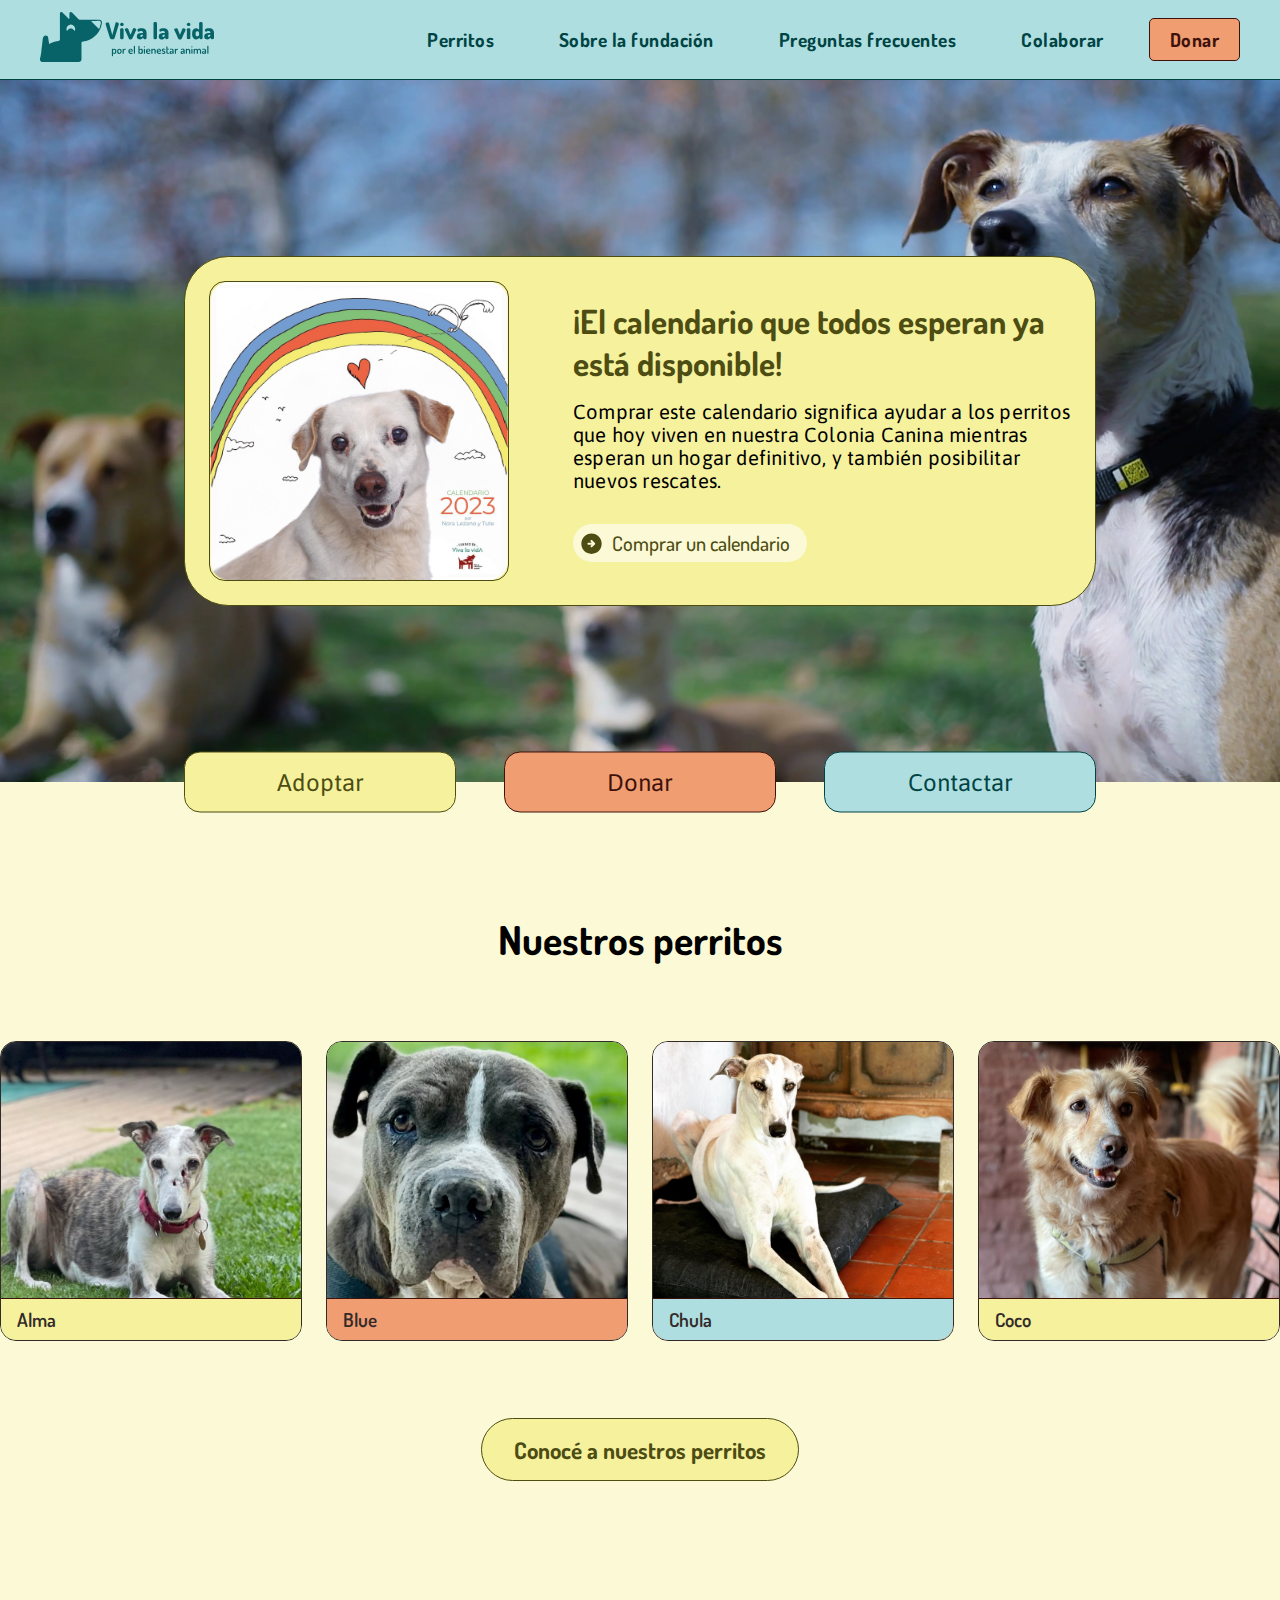
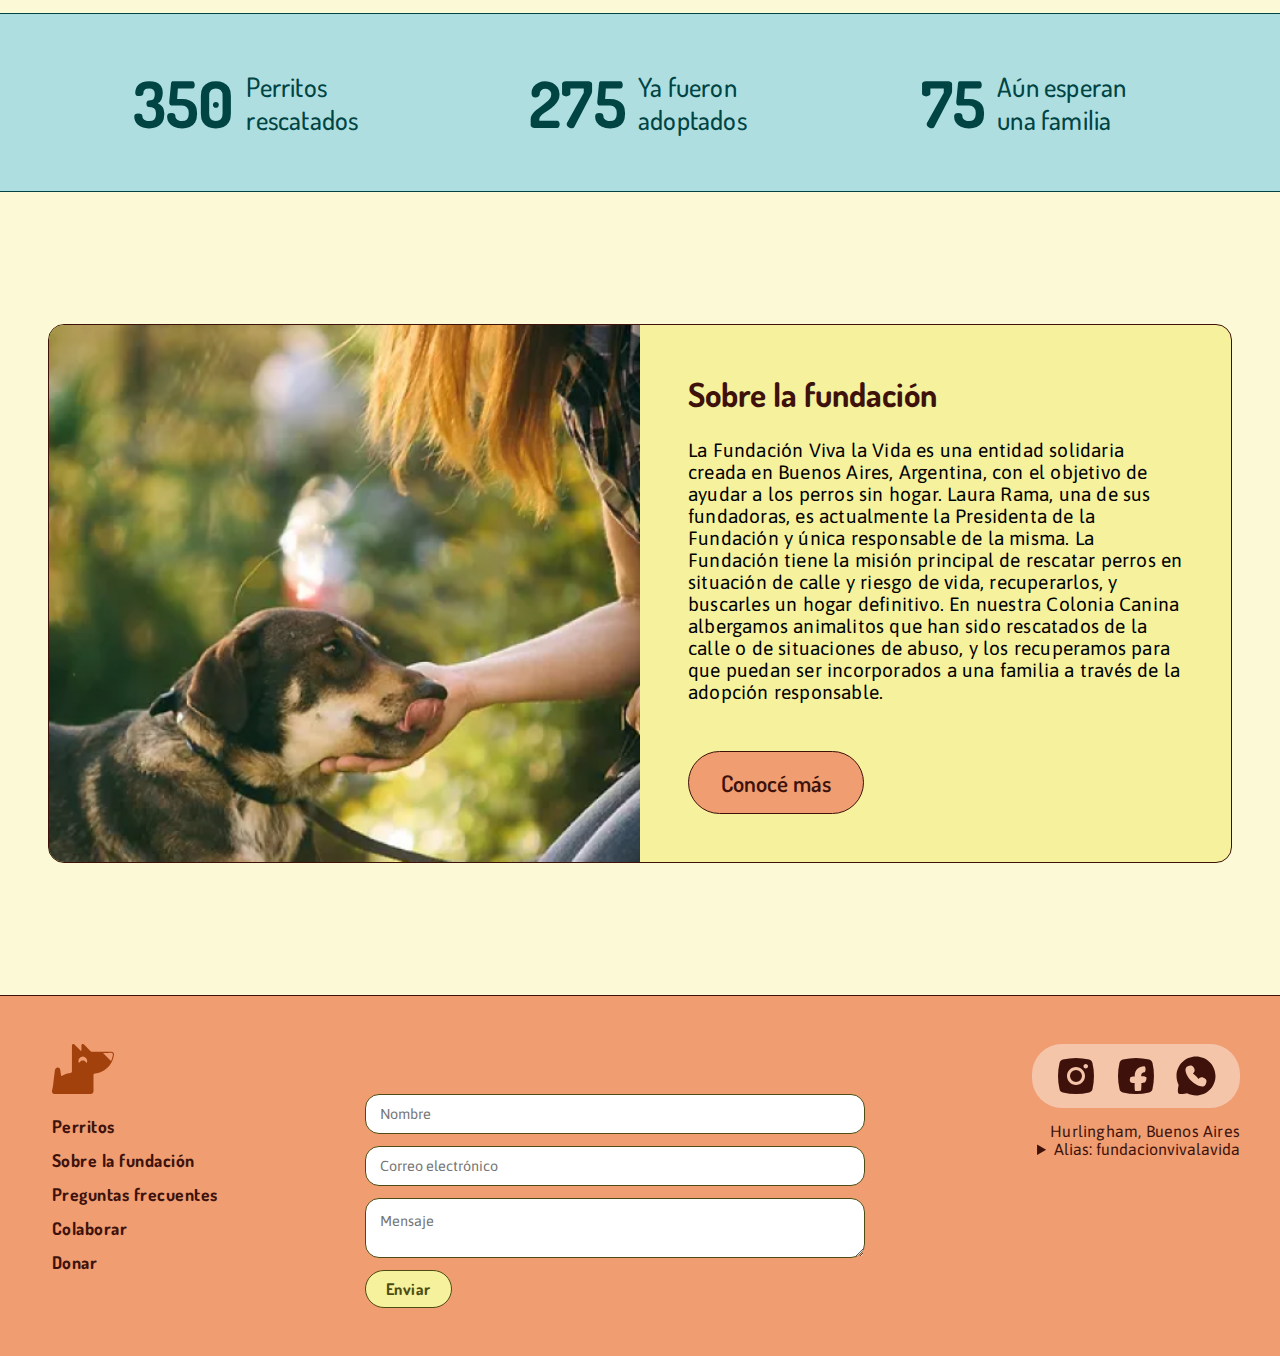
==== commit 56ec4478: "ajustes responsive" ====
--- a/index.html
+++ b/index.html
@@ -105,7 +105,7 @@
 				<p class="dato">Aún esperan una familia</p>
 			</div>
 			<!-- <img src="img/ilustraciones/perrito2.png" width="200px" height="139.66px" alt="Ilustración"> --> </section>
-		<section id="sobre-la-fundacion" class="ancho-max">
+		<section id="sobre-la-fundacion">
 			<div id="contenido-fundacion">
 				<div id="contenedor-img-fundacion"></div>
 				<div id="contenedor-info-fundacion">
--- a/style.css
+++ b/style.css
@@ -84,10 +84,7 @@
 	align-items: center;
 	flex-direction: column;
 }
-.ancho-max {
-	padding: 0 48px;
-	max-width: 1392px;
-}
+
 .boton-primario {
 	font-family: "Dosis", sans-serif;
 	font-size: 1.44rem;
@@ -132,13 +129,14 @@
 }
 #contenido-cover {
 	width: 912px;
+	min-width: 348px;
 	display: flex;
 	justify-content: center;
 	align-items: center;
 	background-color: var(--amarillo);
 	border: solid 1px var(--amarillo-oscuro);
 	border-radius: 44.6px;
-	padding: 28.6px;
+	padding: 24px;
 	position: relative;
 	z-index: 1;
 	gap: 48px;
@@ -289,6 +287,7 @@
 #cifras-de-exito {
 	width: 100%;
 	display: flex;
+	flex-wrap: wrap;
 	align-items: center;
 	justify-content: space-evenly;
 	padding: 48px 0;
@@ -322,6 +321,8 @@
 	align-items: center;
 	justify-content: center;
 	width: 100%;
+	padding: 0 48px;
+	max-width: 1392px;
 }
 #contenido-fundacion {
 	display: flex;
@@ -937,6 +938,10 @@
 
 @media screen and (max-width: 850px) {
 
+	#botonera-index-contenedor {
+		gap: 16px;
+	}
+
 	#contenido-fundacion {
 		flex-direction: column;
 	}
@@ -961,11 +966,15 @@
 
 @media screen and (max-width: 600px) {
 
-	/*html {
-		font-size: 100%;
-	}*/
+	html {
+		font-size: 110%;
+	}
 	
 	/* Header y Footer */
+
+	header {
+		padding: 24px;
+	}
 
 	header nav, header nav ul {
 		flex-direction: column;
@@ -1042,19 +1051,19 @@
 		width: 100%;
 		height: 100%;
 		justify-content: center;
-		padding: 56px 0px;
+		padding: 56px 24px;
 	}
 
 	#contenido-cover {
-		width: 70%;
+		width: 100%;
 		flex-direction: column;
 		padding: 32px 24px;
 	}
-	
 
 	#botonera-index {
 		justify-content: center;
 		margin: 100px 0px;
+		padding: 0 24px;
 	}
 
 	#botonera-index-contenedor {
@@ -1065,7 +1074,7 @@
 		width: 100%;
 	}
 	#botonera-index a {
-		width: 60%;
+		width: 100%;
 	}
 	
 	#cifras-de-exito {
@@ -1073,6 +1082,10 @@
 		gap: 48px;
 	}
 
+	#sobre-la-fundacion {
+		padding: 0 24px;
+	}
+
 	#contenido-fundacion {
 		flex-direction: column;
 	}
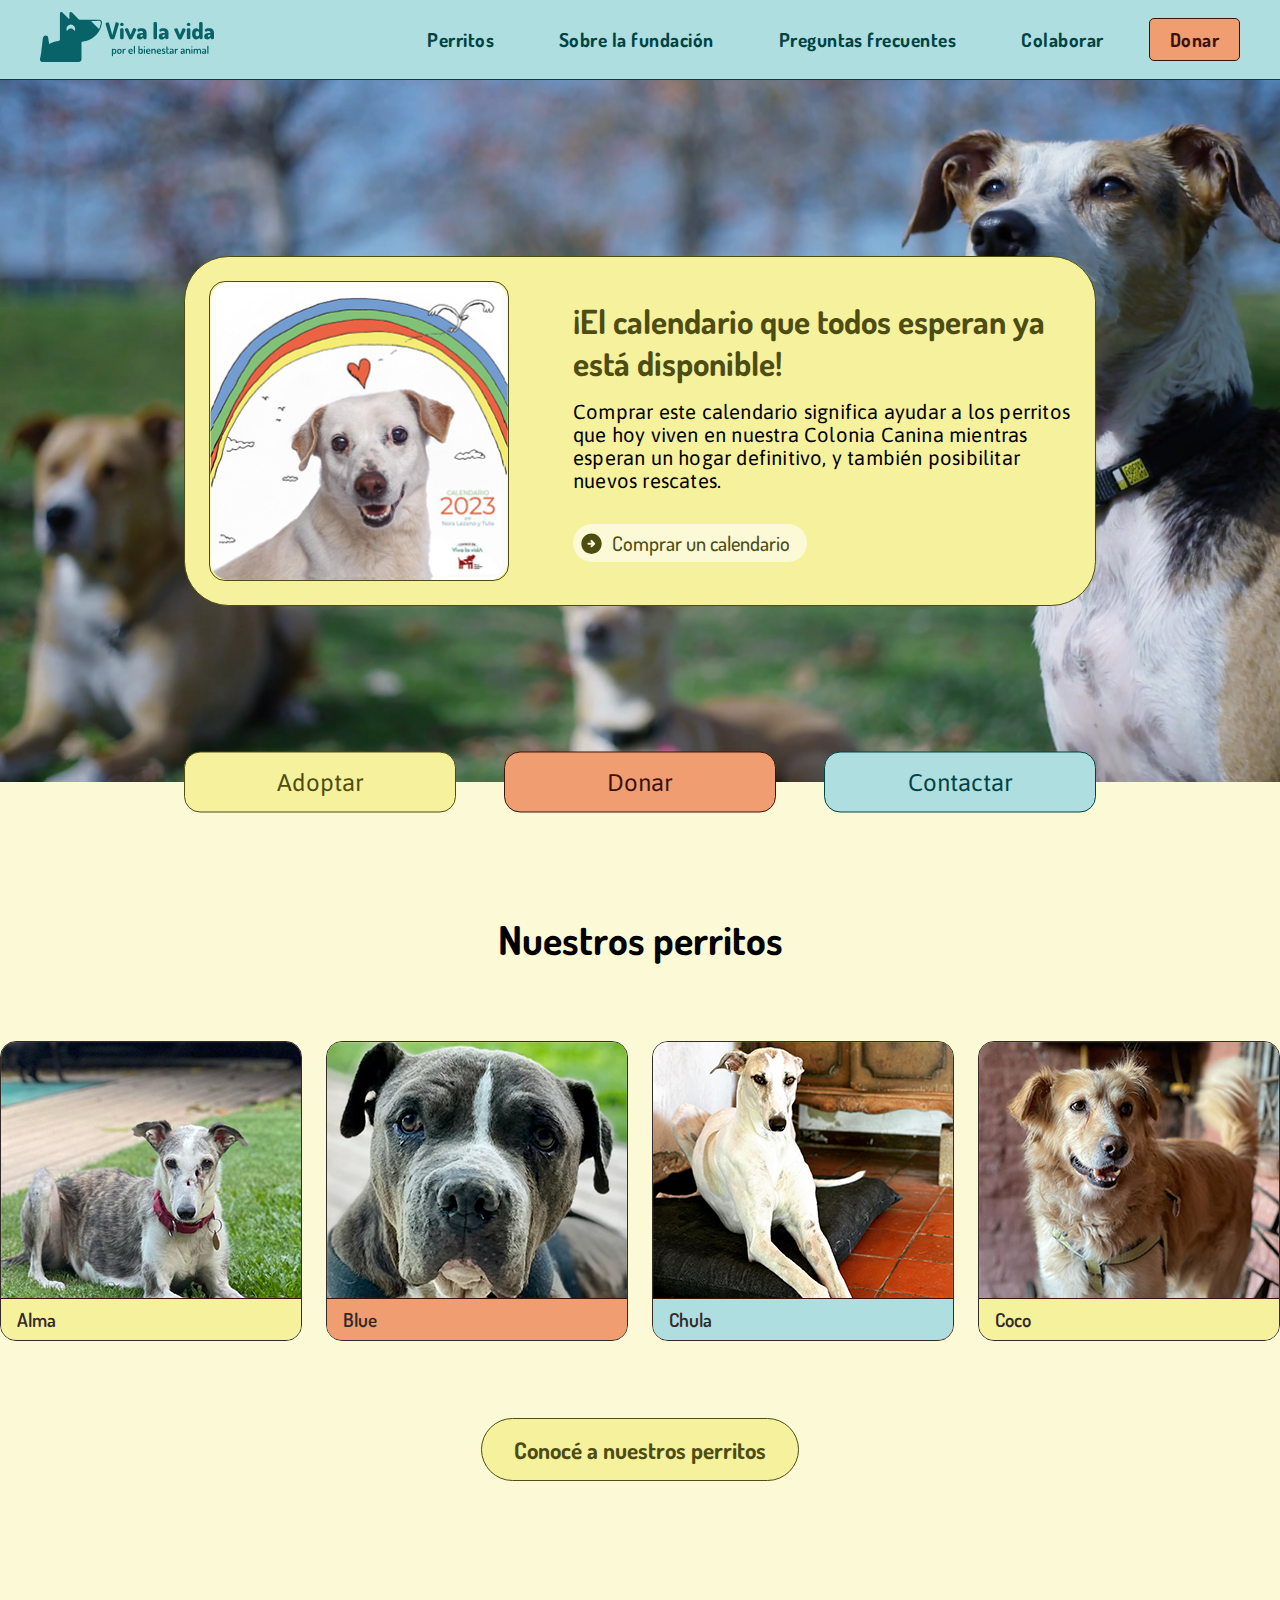
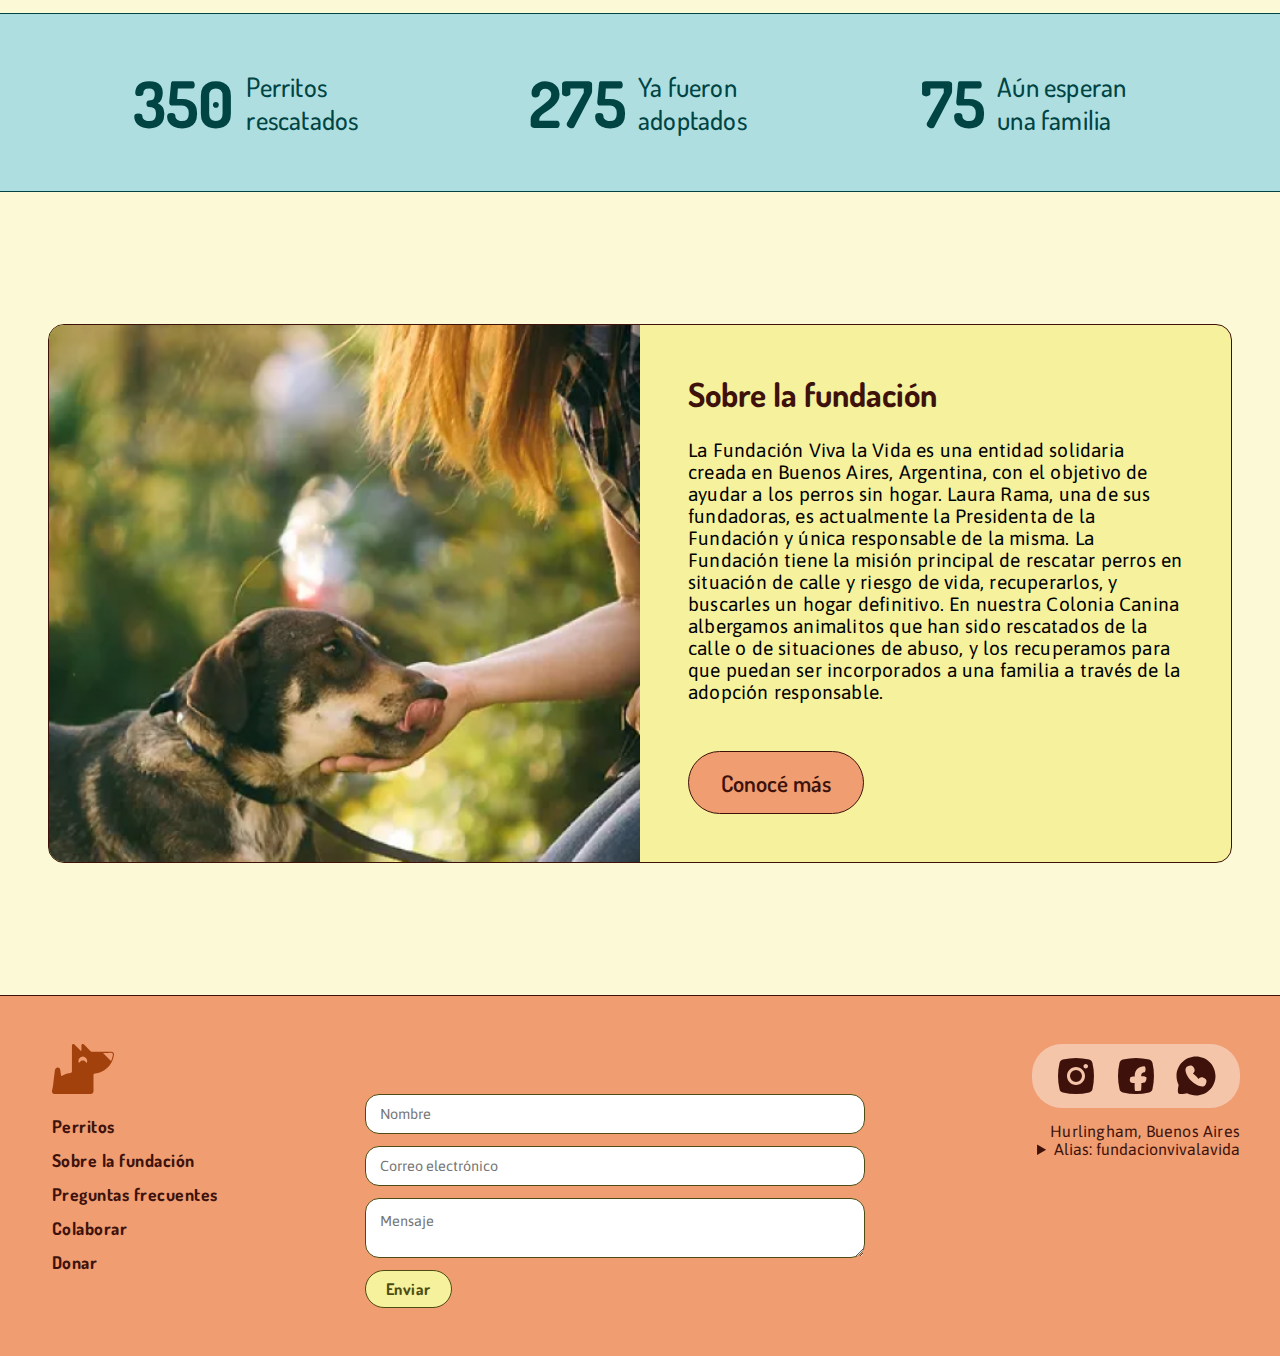
==== commit 9c49e5c6: "control formato y organización img del index" ====
--- a/index.html
+++ b/index.html
@@ -16,16 +16,14 @@
 <main>
 	<section id="cover">
 		<video id="cover-background" src="video/cover-background.mp4" poster="img/index/poster-1.png" preload="metadata" autoplay muted loop></video>
-		<!--agregué las propiedades para que se reproduzca automaticamente en loop y una imagen para mostrar en caso que el video no se pueda reproducir-->
 			<div id="contenido-cover">
-				<img src="img/calendario/portada-arcoiris.png" class="contenido-img" width="300px" height="300px" alt="Calendario solidario 2024">
+				<img src="img/index/portada-arcoiris.png" class="contenido-img" width="300px" height="300px" alt="Calendario solidario 2024">
 				<div>
 					<article id="cover-article">
 						<h3>¡El calendario que todos esperan ya está disponible!</h3>
 						<p>Comprar este calendario significa ayudar a los perritos que hoy viven en nuestra Colonia Canina mientras esperan un hogar definitivo, y también posibilitar nuevos rescates.</p>
 					</article>
 					<a class="icon-button"><img src="img/iconos/arrow_circle_right.svg" width="25px" height="25px" alt="Flecha avance">Comprar un calendario</a>
-					<!--No estoy segura si está bien hecho poner iconos y texto dentro de una etiqueta a, ¿ustedes saben? Yo creo que es correcto, lo he usado, pero no se usa p dentro de una etiqueta a por que ya es de por sí una etiqueta de texto-->
 				</div>
 				
 			</div>
@@ -35,7 +33,6 @@
 			<a class="boton-index-1" href="perritos.html" target="_self"> Adoptar </a>
 			<a class="boton-index-2" href="donar.html" target="_self">Donar</a>
 			<a class="boton-index-3" href="#footer" target="_self">Contactar</a>
-			<!--enlazar al footer-->
 		</div>
 	</section>
 	<div id="index-main">
@@ -43,49 +40,49 @@
 			<h2>Nuestros perritos</h2>
 			<div class="slider-perritos">
 				<div class="slider-perritos-contenedor">
-					<div class="item-perrito"><img class="tag" src="img/perritos/carrousel/alma.png" width="300px" height="328px" alt="Perrita en adopción: Alma">
+					<div class="item-perrito"><img class="tag" src="img/index/carrousel/alma.png" width="300px" height="328px" alt="Perrita en adopción: Alma">
 						<h6>Alma</h6>
 					</div>
-					<div class="item-perrito"><img class="tag" src="img/perritos/carrousel/blue.png" width="300px" height="328px" alt="Perrito en adopción: Blue">
+					<div class="item-perrito"><img class="tag" src="img/index/carrousel/blue.png" width="300px" height="328px" alt="Perrito en adopción: Blue">
 						<h6>Blue</h6>
 					</div>
-					<div class="item-perrito"><img class="tag" src="img/perritos/carrousel/chula.png" width="300px" height="328px" alt="Perrita en adopción: Chula">
+					<div class="item-perrito"><img class="tag" src="img/index/carrousel/chula.png" width="300px" height="328px" alt="Perrita en adopción: Chula">
 						<h6>Chula</h6>
 					</div>
-					<div class="item-perrito"><img class="tag" src="img/perritos/carrousel/coco.png" width="300px" height="328px" alt="Perrito en adopción: Coco">
+					<div class="item-perrito"><img class="tag" src="img/index/carrousel/coco.png" width="300px" height="328px" alt="Perrito en adopción: Coco">
 						<h6>Coco</h6>
 					</div>
-					<div class="item-perrito"><img class="tag" src="img/perritos/carrousel/dylan.png" width="300px" height="328px" alt="Perrita en adopción: Dylan">
+					<div class="item-perrito"><img class="tag" src="img/index/carrousel/dylan.png" width="300px" height="328px" alt="Perrita en adopción: Dylan">
 						<h6>Dylan</h6>
 					</div>
-					<div class="item-perrito"><img class="tag" src="img/perritos/carrousel/alma.png" width="300px" height="328px" alt="Perrita en adopción: Alma">
+					<div class="item-perrito"><img class="tag" src="img/index/carrousel/alma.png" width="300px" height="328px" alt="Perrita en adopción: Alma">
 						<h6>Alma</h6>
 					</div>
-					<div class="item-perrito"><img class="tag" src="img/perritos/carrousel/blue.png" width="300px" height="328px" alt="Perrito en adopción: Blue">
+					<div class="item-perrito"><img class="tag" src="img/index/carrousel/blue.png" width="300px" height="328px" alt="Perrito en adopción: Blue">
 						<h6>Blue</h6>
 					</div>
-					<div class="item-perrito"><img class="tag" src="img/perritos/carrousel/chula.png" width="300px" height="328px" alt="Perrita en adopción: Chula">
+					<div class="item-perrito"><img class="tag" src="img/index/carrousel/chula.png" width="300px" height="328px" alt="Perrita en adopción: Chula">
 						<h6>Chula</h6>
 					</div>
-					<div class="item-perrito"><img class="tag" src="img/perritos/carrousel/coco.png" width="300px" height="328px" alt="Perrito en adopción: Coco">
+					<div class="item-perrito"><img class="tag" src="img/index/carrousel/coco.png" width="300px" height="328px" alt="Perrito en adopción: Coco">
 						<h6>Coco</h6>
 					</div>
-					<div class="item-perrito"><img class="tag" src="img/perritos/carrousel/dylan.png" width="300px" height="328px" alt="Perrita en adopción: Dylan">
+					<div class="item-perrito"><img class="tag" src="img/index/carrousel/dylan.png" width="300px" height="328px" alt="Perrita en adopción: Dylan">
 						<h6>Dylan</h6>
 					</div>
-					<div class="item-perrito"><img class="tag" src="img/perritos/carrousel/alma.png" width="300px" height="328px" alt="Perrita en adopción: Alma">
+					<div class="item-perrito"><img class="tag" src="img/index/carrousel/alma.png" width="300px" height="328px" alt="Perrita en adopción: Alma">
 						<h6>Alma</h6>
 					</div>
-					<div class="item-perrito"><img class="tag" src="img/perritos/carrousel/blue.png" width="300px" height="328px" alt="Perrito en adopción: Blue">
+					<div class="item-perrito"><img class="tag" src="img/index/carrousel/blue.png" width="300px" height="328px" alt="Perrito en adopción: Blue">
 						<h6>Blue</h6>
 					</div>
-					<div class="item-perrito"><img class="tag" src="img/perritos/carrousel/chula.png" width="300px" height="328px" alt="Perrita en adopción: Chula">
+					<div class="item-perrito"><img class="tag" src="img/index/carrousel/chula.png" width="300px" height="328px" alt="Perrita en adopción: Chula">
 						<h6>Chula</h6>
 					</div>
-					<div class="item-perrito"><img class="tag" src="img/perritos/carrousel/coco.png" width="300px" height="328px" alt="Perrito en adopción: Coco">
+					<div class="item-perrito"><img class="tag" src="img/index/carrousel/coco.png" width="300px" height="328px" alt="Perrito en adopción: Coco">
 						<h6>Coco</h6>
 					</div>
-					<div class="item-perrito"><img class="tag" src="img/perritos/carrousel/dylan.png" width="300px" height="328px" alt="Perrita en adopción: Dylan">
+					<div class="item-perrito"><img class="tag" src="img/index/carrousel/dylan.png" width="300px" height="328px" alt="Perrita en adopción: Dylan">
 						<h6>Dylan</h6>
 					</div>
 				</div>
--- a/style.css
+++ b/style.css
@@ -338,7 +338,7 @@
 	background-position: center;
 	background-repeat: no-repeat;
 	background-size: cover;
-	background-image: url(img/quienessomos1.png);
+	background-image: url(img/index/quienessomos.png);
 }
 #contenedor-info-fundacion {
 	flex: 1.2;
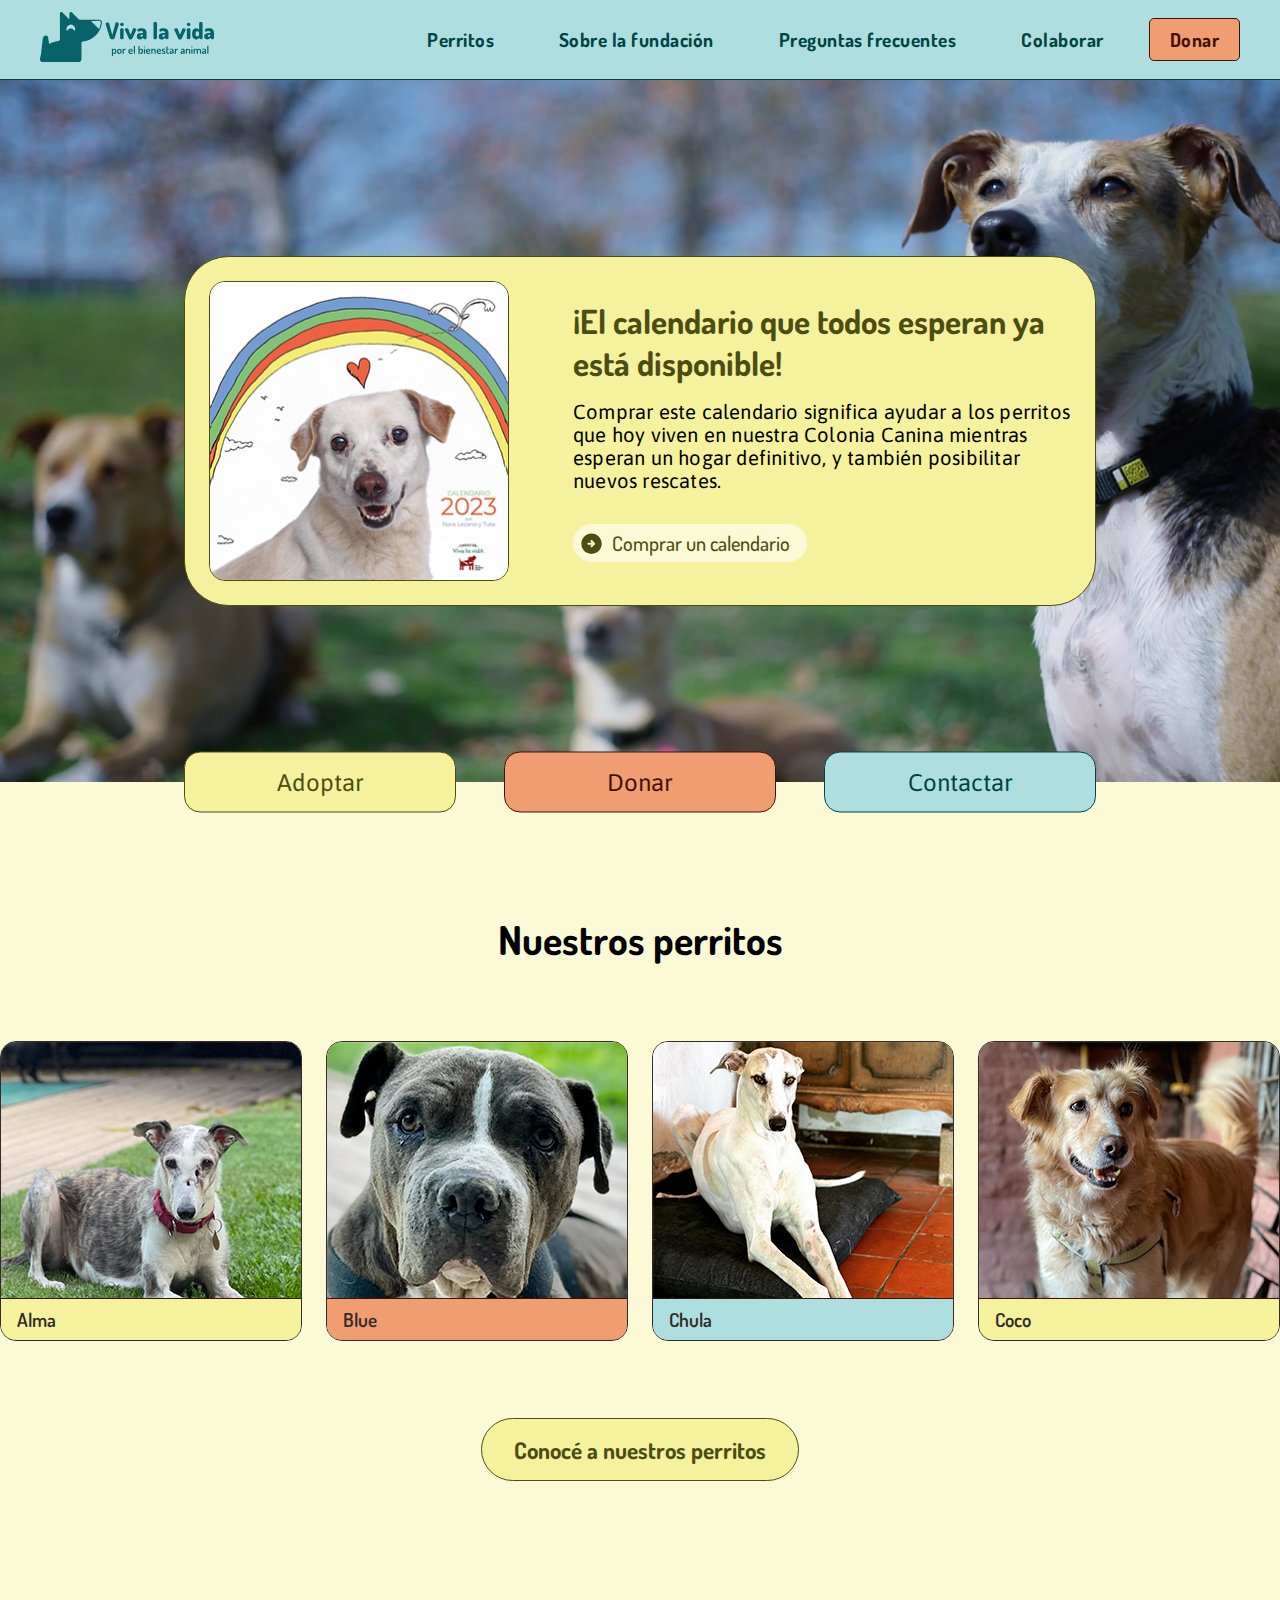
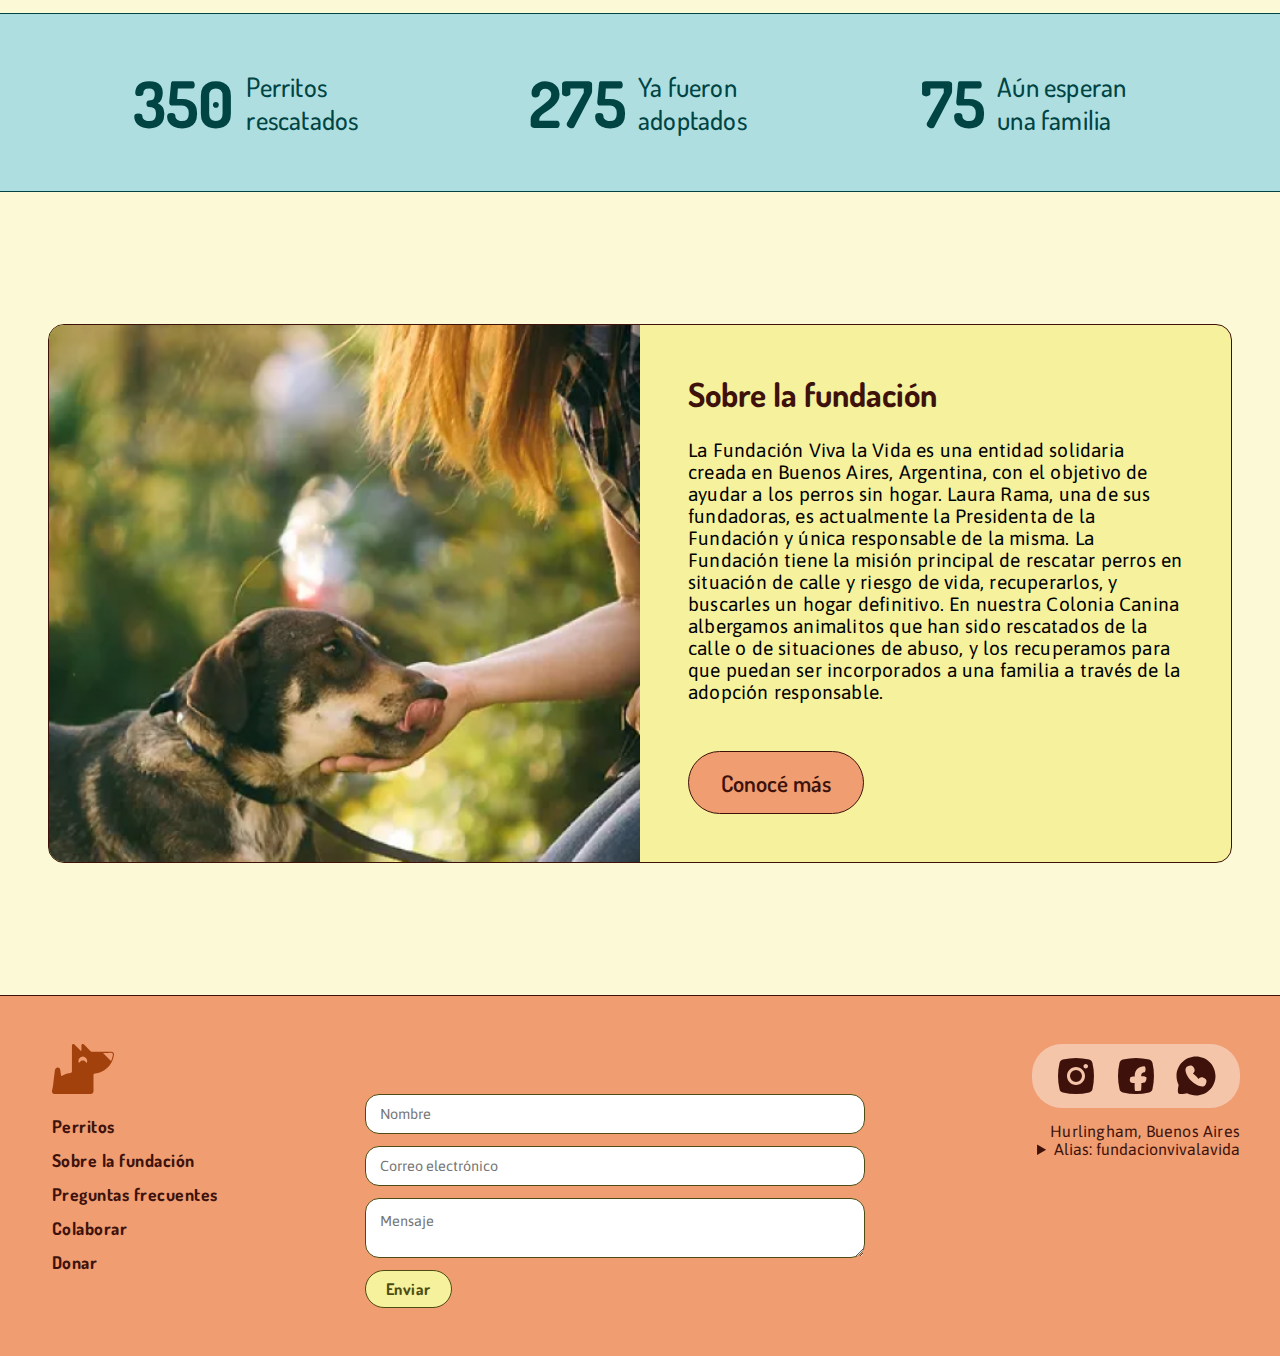
==== commit 3316c71c: "reemplazo portada calendario" ====
--- a/index.html
+++ b/index.html
@@ -17,7 +17,7 @@
 	<section id="cover">
 		<video id="cover-background" src="video/cover-background.mp4" poster="img/index/poster-1.png" preload="metadata" autoplay muted loop></video>
 			<div id="contenido-cover">
-				<img src="img/index/portada-arcoiris.png" class="contenido-img" width="300px" height="300px" alt="Calendario solidario 2024">
+				<img src="img/index/portada-calendario.png" class="contenido-img" width="300px" height="300px" alt="Calendario solidario 2024">
 				<div>
 					<article id="cover-article">
 						<h3>¡El calendario que todos esperan ya está disponible!</h3>
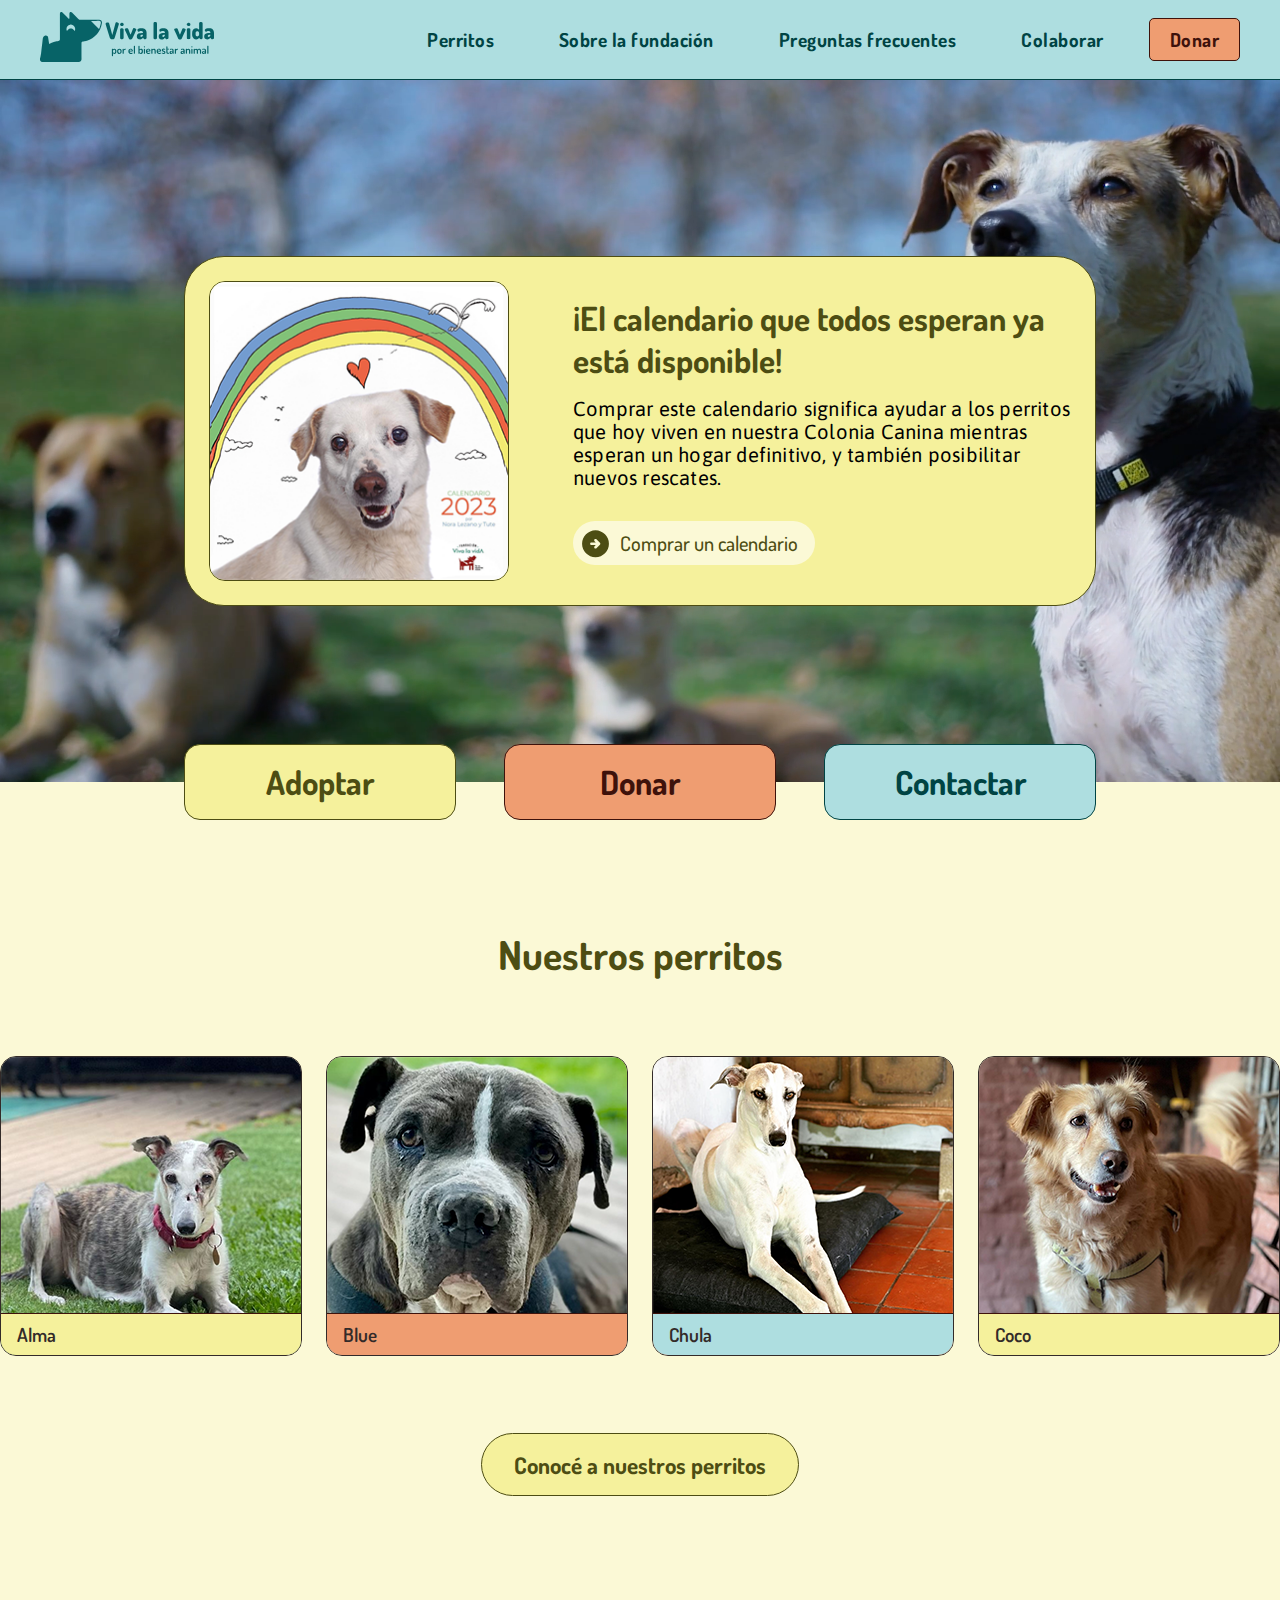
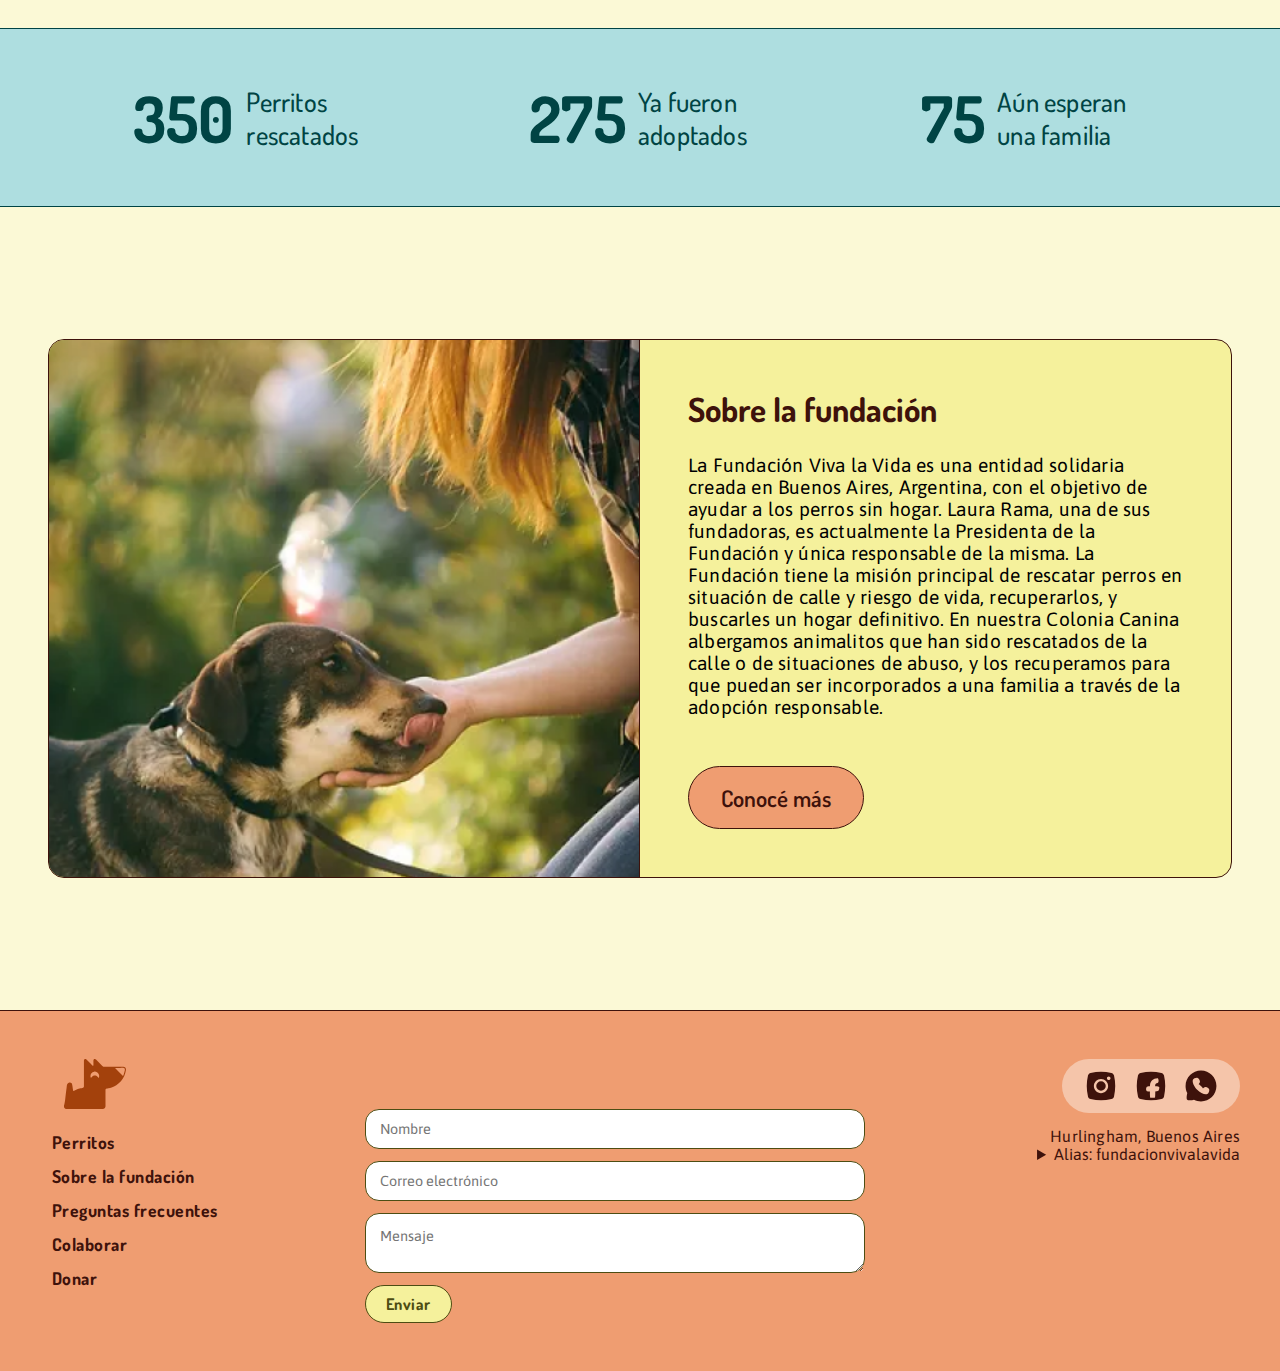
==== commit da285c6e: "correcciones finales generales para entrega final" ====
--- a/index.html
+++ b/index.html
@@ -16,24 +16,17 @@
 <main>
 	<section id="cover">
 		<video id="cover-background" src="video/cover-background.mp4" poster="img/index/poster-1.png" preload="metadata" autoplay muted loop></video>
-			<div id="contenido-cover">
-				<img src="img/index/portada-calendario.png" class="contenido-img" width="300px" height="300px" alt="Calendario solidario 2024">
-				<div>
-					<article id="cover-article">
-						<h3>¡El calendario que todos esperan ya está disponible!</h3>
-						<p>Comprar este calendario significa ayudar a los perritos que hoy viven en nuestra Colonia Canina mientras esperan un hogar definitivo, y también posibilitar nuevos rescates.</p>
-					</article>
-					<a class="icon-button"><img src="img/iconos/arrow_circle_right.svg" width="25px" height="25px" alt="Flecha avance">Comprar un calendario</a>
-				</div>
-				
-			</div>
+		<div id="contenido-cover"> <img src="img/index/portada-calendario.png" class="contenido-img" width="300px" height="300px" alt="Calendario solidario 2024">
+			<div>
+				<article id="cover-article">
+					<h3>¡El calendario que todos esperan ya está disponible!</h3>
+					<p>Comprar este calendario significa ayudar a los perritos que hoy viven en nuestra Colonia Canina mientras esperan un hogar definitivo, y también posibilitar nuevos rescates.</p>
+				</article>
+				<a class="icon-button"><img src="img/iconos/arrow_circle_right.svg" width="33px" height="33px" alt="Flecha avance">Comprar un calendario</a> </div>
+		</div>
 	</section>
 	<section id="botonera-index">
-		<div id="botonera-index-contenedor">
-			<a class="boton-index-1" href="perritos.html" target="_self"> Adoptar </a>
-			<a class="boton-index-2" href="donar.html" target="_self">Donar</a>
-			<a class="boton-index-3" href="#footer" target="_self">Contactar</a>
-		</div>
+		<div id="botonera-index-contenedor" class="hover-escala"> <a class="boton-index-1" href="perritos.html" target="_self"> Adoptar </a> <a class="boton-index-2" href="donar.html" target="_self">Donar</a> <a class="boton-index-3" href="#footer" target="_self">Contactar</a> </div>
 	</section>
 	<div id="index-main">
 		<section id="previsualizar-perritos">
@@ -88,7 +81,7 @@
 				</div>
 			</div>
 			<a href="#" class="boton-primario"> Conocé a nuestros perritos </a> </section>
-		<section id="cifras-de-exito"> <!--<img src="img/ilustraciones/perrito1.png" width="200px" height="160.42px" alt="Ilustración">-->
+		<section id="cifras-de-exito">
 			<div class="item-exito">
 				<p class="cifra">350</p>
 				<p class="dato">Perritos rescatados</p>
@@ -101,18 +94,17 @@
 				<p class="cifra">75</p>
 				<p class="dato">Aún esperan una familia</p>
 			</div>
-			<!-- <img src="img/ilustraciones/perrito2.png" width="200px" height="139.66px" alt="Ilustración"> --> </section>
-		<section id="sobre-la-fundacion">
-			<div id="contenido-fundacion">
-				<div id="contenedor-img-fundacion"></div>
-				<div id="contenedor-info-fundacion">
+		</section>
+		<section id="sobre-la-fundacion" class="caja-img-texto">
+			<div id="contenido-fundacion" class="contenido-caja-img-texto">
+				<div id="contenedor-img-fundacion" class="contenedor-caja-img"></div>
+				<div id="contenedor-info-fundacion" class="contenedor-caja-texto">
 					<article>
 						<h3>Sobre la fundación</h3>
 						<p>La Fundación Viva la Vida es una entidad solidaria creada en Buenos Aires, Argentina, con el objetivo de ayudar a los perros sin hogar. Laura Rama, una de sus fundadoras, es actualmente la Presidenta de la Fundación y única responsable de la misma.
 							La Fundación tiene la misión principal de rescatar perros en situación de calle y riesgo de vida, recuperarlos, y buscarles un hogar definitivo. En nuestra Colonia Canina albergamos animalitos que han sido rescatados de la calle o de situaciones de abuso, y los recuperamos para que puedan ser incorporados a una familia a través de la adopción responsable. </p>
 					</article>
-					<a href="#" class="boton-secundario"> Conocé más </a>
-				</div>
+					<a href="pagenotfound.html" class="boton-secundario">Conocé más</a> </div>
 			</div>
 		</section>
 	</div>
--- a/style.css
+++ b/style.css
@@ -1,1098 +1,998 @@
-@charset "utf-8";
-/* CSS Document */
-/* General */
-* {
-	margin: 0;
-	padding: 0;
-	box-sizing: border-box;
-}
-ul {
-	list-style-type: none;
-	padding: 0;
-	margin: 0;
-}
-a {
-	text-decoration: none;
-}
-html, body {
-	height: 100%;
-}
-body {
-	font-family: "Asap", sans-serif;
-	display: flex;
-	flex-direction: column;
-	background-color: var(--amarillo-claro);
-}
-a, button, img {
-	-webkit-transition: all 0.3s ease;
-	-moz-transition: all 0.3s ease;
-	-ms-transition: all 0.3s ease;
-	-o-transition: all 0.3s ease;
-	transition: all 0.3s ease;
-}
-/* Estilos */ :root {
-	--azul: #AEDEE0;
-	--amarillo: #F5F19C;
-	--naranja: #EF9D71;
-	--azul-oscuro: #004444;
-	--amarillo-oscuro: #4D4D13;
-	--naranja-oscuro: #3E120B;
-	--azul-claro: #DCF1F2;
-	--amarillo-claro: #FBF9D6;
-	--naranja-claro: #F5C5AA;
-	--negro: #332b29;
-}
-h1 {
-	font-family: "Dosis", sans-serif;
-	font-size: 2.986rem;
-}
-h2 {
-	font-family: "Dosis", sans-serif;
-	font-size: 2.488rem;
-	font-weight: 700;
-}
-h3 {
-	font-family: "Dosis", sans-serif;
-	font-size: 2.074rem;
-	font-weight: 700;
-}
-h4 {
-	font-family: "Dosis", sans-serif;
-	font-size: 1.728rem;
-	font-weight: 700;
-}
-h5 {
-	font-family: "Dosis", sans-serif;
-	font-size: 1.44rem;
-	font-weight: 700;
-}
-h6 {
-	font-family: "Dosis", sans-serif;
-	font-size: 1.2rem;
-	font-weight: 600;
-}
-p {
-	font-family: "Asap", sans-serif;
-	font-size: 1rem;
-	font-weight: 400;
-	letter-spacing: 0.2px;
-}
-/* Main */
-main {
-	flex: 1;
-	display: flex;
-	align-items: center;
-	flex-direction: column;
-}
-
-.boton-primario {
-	font-family: "Dosis", sans-serif;
-	font-size: 1.44rem;
-	font-weight: 700;
-	padding: 16px 32px;
-	background-color: var(--amarillo);
-	border: solid 1px var(--amarillo-oscuro);
-	border-radius: 40px;
-	text-align: center;
-	color: var(--amarillo-oscuro);
-}
-.boton-secundario {
-	font-family: "Dosis", sans-serif;
-	font-size: 1.44rem;
-	font-weight: 600;
-	padding: 16px 32px;
-	background-color: var(--naranja);
-	border: solid 1px var(--naranja-oscuro);
-	border-radius: 32px;
-	text-align: center;
-	color: var(--naranja-oscuro);
-}
-/* INDEX */
-#index-main {
-	display: flex;
-	align-items: center;
-	flex-direction: column;
-	gap: 132px;
-	width: 100%;
-	margin: 71px 0 132px;
-}
-#cover {
-	width: 100%;
-	height: 78vh;
-	max-height: 882px;
-	display: flex;
-	justify-content: center;
-	align-items: center;
-	position: relative;
-	overflow: hidden;
-	min-height: 480px;
-}
-#contenido-cover {
-	width: 912px;
-	min-width: 348px;
-	display: flex;
-	justify-content: center;
-	align-items: center;
-	background-color: var(--amarillo);
-	border: solid 1px var(--amarillo-oscuro);
-	border-radius: 44.6px;
-	padding: 24px;
-	position: relative;
-	z-index: 1;
-	gap: 48px;
-}
-#cover-background {
-	position: absolute; /* me parece mejor este atributo en lugar de fixed para que el video se desplace normalmente junto al contenido */
-	z-index: -1;
-	top: 50%;
-	left: 50%;
-	width: 100%;
-	height: 100%;
-	object-fit: cover; /* hice ajustes ya que una parte del video se tapaba por el navegador del header */
-	transform: translate(-50%, -50%);
-}
-#contenido-cover div {
-	display: flex;
-	flex-direction: column;
-	justify-content: space-between;
-	background-color: var(--amarillo);
-	gap: 32px;
-	padding-left: 16px;
-}
-.contenido-img { /*le puse un class a la imagen para el borde*/
-	border: solid 1px var(--amarillo-oscuro);
-	border-radius: 16px;
-}
-#cover-article {
-	display: flex;
-	flex-direction: column;
-	gap: 16px;
-}
-#cover-article h3 {
-	color: var(--amarillo-oscuro);
-}
-#cover-article p {
-	font-size: 1.266rem;
-}
-.icon-button {
-	display: flex;
-	flex-direction: row;
-	justify-content: flex-start;
-	align-items: center;
-	gap: 8px;
-	font-family: "Dosis", sans-serif;
-	font-size: 1.266rem;
-	font-weight: 500;
-	color: var(--amarillo-oscuro);
-	background: var(--amarillo-claro);
-	width: fit-content;
-	padding: 5.72px 17.72px 5.72px 5.72px;
-	border-radius: 30px;
-}
-#botonera-index {
-	z-index: 1;
-	transform: translate(0, -50%);
-	width: 100%;
-	display: flex; 
-	justify-content: center;
-}
-#botonera-index-contenedor {
-	display: flex;
-	width: 912px;
-	gap: 48px;
-}
-#botonera-index a {
-	width: 100%;
-	min-width: 200px;
-	padding: 16px 24px;
-	font-size: 1.5rem;
-	text-align: center;
-	border-radius: 16px;
-}
-.boton-index-1 {
-	color: var(--amarillo-oscuro);
-	border: solid 1px var(--amarillo-oscuro);
-	background-color: var(--amarillo);
-}
-.boton-index-2 {
-	color: var(--naranja-oscuro);
-	border: solid 1px var(--naranja-oscuro);
-	background-color: var(--naranja);
-}
-.boton-index-3 {
-	color: var(--azul-oscuro);
-	border: solid 1px var(--azul-oscuro);
-	background-color: var(--azul);
-}
-#previsualizar-perritos {
-	width: 100%;
-	display: flex;
-	flex-direction: column;
-	align-items: center;
-	gap: 72px;
-}
-/* SLIDE PERRITOS */
-.slider-perritos {
-	width: 100%;
-	overflow: hidden;
-	position: relative;
-	height: 310px;
-}
-.slider-perritos-contenedor {
-	display: flex;
-	animation-duration: 80s;
-	animation-timing-function: linear;
-	animation-iteration-count: infinite;
-	white-space: nowrap;
-	position: absolute;
-	top: 0;
-	gap: 24px;
-	left: 0;
-	animation-name: slide-left;
-	align-items: center;
-	height: 310px;
-}
-.item-perrito {
-	height: 300px;
-	overflow: hidden;
-	border-radius: 16px;
-	border: solid 1px var(--negro);
-}
-.item-perrito h6 {
-	position: sticky;
-	bottom: 0;
-	width: 100%;
-	background: var(--naranja);
-	padding: 8px 16px;
-	color: var(--negro);
-	border-top: solid 1px var(--naranja-oscuro);
-}
-.item-perrito:nth-of-type(3n + 1) h6 {
-	background-color: var(--amarillo);
-}
-.item-perrito:nth-of-type(3n + 2) h6 {
-	background-color: var(--naranja);
-}
-.item-perrito:nth-of-type(3n) h6 {
-	background-color: var(--azul);
-} /* se me ocurrió poner un color de fondo diferente a cada perrito pero capaz no queda muy bien porque ya arriba se repiten lo tres colores en los botones, que opinan? */
-@keyframes slide-left {
-	0% {
-		transform: translateX(0);
-	}
-	100% {
-		transform: translateX(-100%);
-	}
-}
-#cifras-de-exito {
-	width: 100%;
-	display: flex;
-	flex-wrap: wrap;
-	align-items: center;
-	justify-content: space-evenly;
-	padding: 48px 0;
-	background-color: var(--azul);
-	color: var(--azul-oscuro);
-	font-size: 2rem;
-	text-align: center;
-	border-top: solid 1px var(--azul-oscuro);
-	border-bottom: solid 1px var(--azul-oscuro);
-}
-.item-exito {
-	display: flex;
-	flex-direction: row;
-	align-items: center;
-	gap: 12px;
-}
-.cifra {
-	font-family: "Dosis", sans-serif;
-	font-size: 3.998rem;
-	font-weight: 700;
-}
-.dato {
-	font-family: "Dosis", sans-serif;
-	font-weight: 500;
-	font-size: 1.66rem;
-	max-width: 150px;
-	text-align: left;
-}
-#sobre-la-fundacion {
-	display: flex;
-	align-items: center;
-	justify-content: center;
-	width: 100%;
-	padding: 0 48px;
-	max-width: 1392px;
-}
-#contenido-fundacion {
-	display: flex;
-	border-radius: 16px;
-	border: solid 1px var(--naranja-oscuro);
-	background-color: var(--amarillo);
-	overflow: hidden;
-	width: 100%;
-}
-#contenedor-img-fundacion {
-	overflow: hidden;
-	width: 50%;
-	background-position: center;
-	background-repeat: no-repeat;
-	background-size: cover;
-	background-image: url(img/index/quienessomos.png);
-}
-#contenedor-info-fundacion {
-	flex: 1.2;
-	display: flex;
-	flex-direction: column;
-	justify-content: space-around;
-	align-items: flex-start;
-	padding: 48px;
-	gap: 48px;
-}
-#contenido-fundacion article {
-	display: flex;
-	flex-direction: column;
-	gap: 24px;
-}
-#contenido-fundacion h3 {
-	color: var(--naranja-oscuro);
-}
-#contenido-fundacion p {
-	max-width: 600px;
-	font-size: 1.2rem;
-}
-/* FIN INDEX */
-/* PERRITOS */
-.encabezado {
-	height: 200px;
-	width: 100%;
-	display: flex;
-	justify-content: center;
-}
-.encabezado-naranja {
-	background-color: var(--naranja);
-	color: var(--naranja-oscuro);
-	border-bottom: solid 1px var(--naranja-oscuro);
-}
-.contenedor-encabezado {
-	width: 100%;
-	display: flex;
-	flex-direction: row;
-	overflow: hidden;
-	justify-content: space-between;
-	align-items: center;
-}
-.contenedor-encabezado img {
-	height: max-content;
-	position: sticky;
-	transform: translate(0, 30px) rotate(9deg);
-}
-.main-perritos {
-	width: 100%;
-	display: flex;
-	flex-direction: column;
-	align-items: center;
-	padding: 72px 0;
-}
-.contenedor-main-perritos {
-	display: flex;
-	gap: 24px;
-	width: 100%;
-}
-.filtros {
-	flex: 0 0 250px;
-	max-width: 300px;
-	min-width: 200px;
-	padding: 24px;
-	overflow-y: auto;
-	border-radius: 15px;
-	background: var(--amarillo);
-	border: solid 1px var(--amarillo-oscuro);
-	height: fit-content;
-	gap: 12px;
-	display: flex;
-	flex-direction: column;
-}
-.filtros div {
-	display: flex;
-	flex-direction: column;
-	gap: 8px;
-}
-.filtros h4 {
-	margin-bottom: 12px;
-}
-.filtros h6 {
-	margin-top: 12px;
-}
-.filtros button{
-	display: flex;
-	font-family: "Dosis", sans-serif;
-	font-size: 1.05rem;
-	font-weight: 500;
-	color: var(--amarillo-oscuro);
-	background: var(--amarillo-claro);
-	width: fit-content;
-	padding: 5.72px 17.72px;
-	border-radius: 30px;
-	border: 0px;
-	margin-top: 12px;
-}
-.filtros label{
-	margin-left: 8px;
-}
-.perfiles {
-	display: grid;
-	grid-template-columns: repeat(3, 1fr);
-	gap: 24px;
-	width: 100%;
-	height: fit-content;
-}
-.perrito {
-	background-color: #fff;
-	border-radius: 8px;
-	display: flex;
-	flex-direction: column;
-	align-items: center;
-	border: solid 1px var(--amarillo-oscuro);
-	overflow: hidden;
-		transition: all 0.3s ease;
-}
-.perrito:hover{
-		transform: scale(1.03);
-	transform-origin: center;
-}
-.perrito img {
-	max-width: 100%;
-	height: auto;
-	border-radius: 8px;
-	transform: scale(1.06); /* hay que reemplazar las imagenes por unas sin bordes redondeados tuve que aplicar un efecto de escala mientras tanto*/
-}
-.perrito h6 {
-	position: sticky;
-	bottom: 0;
-	width: 100%;
-	background: var(--azul);
-	padding: 8px 16px;
-	color: var(--azul-oscuro);
-	border-top: solid 1px var(--azul-oscuro);
-	text-align: center;
-}
-/* FIN PERRITOS */
-/* FUNDACIÓN */
-/* FIN FUNDACIÓN */
-/* PREGUNTAS FRECUENTES */
-/* FIN PREGUNTAS FRECUENTES */
-/* COLABORAR */
-/* FIN COLABORAR */
-/* DONAR */
-
-/*============================*/
-.donacion {
-	width: 100%;
-	display: flex;
-	justify-content: center;
-	padding: 154px 264px;
-	align-items: center;
-	background-color: var(--amarillo-claro);
-}
-.parrafodonacion {
-	max-width: 792px;
-	height: 302px;
-	display: flex;
-	flex-direction: column;
-	justify-content: center;
-	align-items: flex-start;
-	gap: 24px;
-	margin-left: 48px;
-	font-size: 24px;
-}
-.botonprimario {}
-
-.boton-Donar {
-	width: 360px;
-	height: 64px;
-	background-color: var(--naranja);
-	padding: 16px 48px;
-	text-align: center;
-	border-radius: 30px;
-	color: white;
-	font-family: "Dosis";
-	font-size: 32px;
-	transform-origin: center;
-	padding-left: 1px;
-	padding-right: 0px;
-	padding-top: 10px;
-}
-
-.boton-Donar:hover {
-	background-color: var(--naranja-oscuro);
-}
-
-.boton-Donar:active {
-	background-color: var(--naranja-claro);
-	color: var(--naranja-oscuro);
-}
-
-.boton-Donar2 {
-	width: 360px;
-	height: 64px;
-	background-color: var(--naranja);
-	padding: 16px 48px;
-	text-align: center;
-	border-radius: 30px;
-	color: white;
-	font-family: Dosis;
-	font-size: 28px;
-	transform-origin: center;
-	padding-left: 1px;
-    padding-right: 0px;
-    padding-top: 10px;
-}
-
-.boton-Donar2:hover {
-	background-color: var(--naranja-oscuro);
-}
-
-.boton-Donar2:active {
-	background-color: var(--naranja-claro);
-	color: var(--naranja-oscuro);
-}
-
-.foto_Donar {
-border-radius: 40px; 
-border: 8px solid var(--naranja);
-}
-/*============================*/
-.necesitamos {
-	width: 100%;
-	height: 444px;
-	background-color: var(--naranja);
-	display: flex;
-	padding: 80px 264px;
-	flex-direction: column;
-	justify-content: center;
-	align-items: center;
-	gap: 48px;
-	color: white;
-}
-.necesitamosarticulos {
-	display: flex;
-	align-items: flex-start;
-	justify-content: center;
-	gap: 80px;
-	font-size: 32px;
-	text-align: center;
-	align-self: stretch;
-}
-section article div {
-	font-family: Dosis;
-	font-size: 32px;
-	font-style: normal;
-	font-weight: 500;
-}
-/*============================*/
-.dinero {
-	width: 100%;
-	height: 881px;
-	display: flex;
-	flex-direction: column;
-	background-color: var(--amarillo-claro);
-	padding: 0px 264px;
-	justify-content: center;
-	align-items: center;
-	gap: 48px;
-}
-.cadacentavo {
-	display: flex;
-	flex-direction: row;
-	padding-top: 68px;
-	width: 1392px;
-	height: 440px;
-	margin: 0px auto;
-	justify-content: center;
-	align-items: center;
-	gap: 48px;
-	align-self: stretch;
-}
-.textocadacentavo {
-	width: 912px;
-	height: 320px;
-	display: flex;
-	flex-direction: column;
-	align-items: flex-start;
-	gap: 46px;
-}
-.precios {
-	display: flex;
-	height: 250px;
-	justify-content: center;
-	align-items: center;
-	gap: 48px;
-}
-.monto {
-	text-align: center;
-	font-family: Dosis;
-	font-size: 40px;
-	font-weight: 600;
-}
-.producto {
-	text-align: center;
-	font-family: Asap;
-	font-size: 25px;
-	font-weight: 400;
-}
-/*============================*/
-.medicamentos {
-	width: 100%;
-	padding: 0px 164px;
-	display: flex;
-	flex-direction: column;
-	background-color: var(--amarillo-claro);
-	gap: 86px;
-}
-.fotoytexto {
-	display: flex;
-	justify-content: center;
-	align-items: flex-start;
-	gap: 48px;
-}
-.textomedicamentos {
-	width: 912px;
-	display: flex;
-	flex-direction: column;
-	justify-content: center;
-	align-items: flex-start;
-	gap: 32px;
-}
-.grid-container {
-	width: 1393px;
-	height: 1134px;
-	display: grid;
-	grid-template-columns: 1fr 1fr 1fr;
-	grid-gap: 48px;
-}
-article ul li {
-	width: 426px;
-	height: 149px;
-	display: flex;
-	padding: 24px;
-	align-items: flex-start;
-	gap: 24px;
-	border-radius: 24px;
-	background-color: var(--naranja);
-	box-shadow: -10px 9px 20.9px 0px rgba(29, 47, 69, 0.30);
-}
-.grilla-medicamentos {
-	align-items: center;
-	margin: 0px auto;
-	margin-bottom: 96px;
-}
-.texto-medicamento {
-	font-family: Dosis;
-	font-size: 32px;
-	font-style: normal;
-	font-weight: 500;
-	line-height: 36px;
-	color: white;
-}
-.descripcion-medicamento {
-	font-family: Dosis;
-	font-size: 20px;
-	font-style: normal;
-	font-weight: 500;
-}
-.flex-medicamentos {
-	display: flex;
-	flex-direction: column;
-}
-/* FIN DONAR*/
-
-
-/* Page not found */
-
-.not-found {
-	width: 100%;
-	height: 100%;
-	margin: 0px auto;
-	background-color: rgb(48, 45, 45);
-	gap: 40px;
-}
-
-.mensaje-not-found {
-	display: flex;
-	flex-direction: column;
-	align-items: center;
-	justify-content: center;
-	gap: 50px;
-	padding-top: 12%;
-	color: var(--naranja);
-	font-size: 2em;
-}
-
-.salchichin {
-	animation: salchicha 3s linear infinite;
-    }
-
-@keyframes salchicha {
-    0% {
-        transform: rotate(-360deg);
-    }
-}
-
-
-/* Fin Page not found */
-
-
-/* Header y Footer */
-header, footer {
-	width: 100%;
-	color: #191414;
-	display: flex;
-	justify-content: center;
-	padding: 0 20px;
-	align-items: center;
-}
-header a, footer a {
-	font-family: "Dosis", sans-serif;
-}
-/* Header */
-header, footer {
-	width: 100%;
-	display: flex;
-	justify-content: center;
-	padding: 0 20px;
-}
-header a, footer a {
-	font-family: "Dosis", sans-serif;
-}
-/* Header */
-header {
-	background: var(--azul);
-	color: var(--azul-oscuro);
-	border-bottom: solid 1px var(--azul-oscuro);
-}
-header nav, header nav ul {
-	display: flex;
-}
-header nav {
-	width: 100%;
-	max-width: 1200px;
-	justify-content: space-between;
-	gap: 50px;
-	font-weight: 700;
-	font-size: 1.2rem;
-	margin: 12px;
-}
-header nav ul {
-	width: 100%;
-	justify-content: flex-end;
-	gap: 25px;
-	align-items: center;
-	flex-wrap: wrap;
-}
-header a {
-	color: var(--azul-oscuro);
-}
-header li a {
-	display: flex;
-	align-items: center;
-	border-radius: 5px;
-	padding: 8px 20px;
-	min-width: max-content;
-	letter-spacing: 0.03rem;
-}
-header li a:hover {
-	background: var(--azul-claro);
-}
-.boton-destacado a {
-	color: var(--naranja-oscuro);
-	background: var(--naranja);
-	border: solid 1px var(--naranja-oscuro);
-}
-.boton-destacado a:hover {
-	background: var(--amarillo);
-	color: var(--amarillo-oscuro);
-	border: solid 1px var(--amarillo-oscuro);
-	transform: scale(1.03);
-	transform-origin: center;
-}
-/* Footer */
-footer {
-	background: var(--naranja);
-	color: var(--naranja-oscuro);
-	border-top: solid 1px var(--naranja-oscuro);
-}
-footer a {
-	color: var(--naranja-oscuro);
-}
-.footer-container {
-	display: flex;
-	flex-wrap: wrap;
-	justify-content: space-between;
-	width: 100%;
-	max-width: 1200px;
-	margin: 48px 0;
-	gap: 48px;
-}
-footer nav img {
-	width: fit-content
-}
-.site-map img {
-	margin-left: 12px;
-}
-.site-map {
-	flex-grow: 1;
-}
-.site-map ul {
-	display: flex;
-	margin-top: 18px;
-	flex-direction: column;
-	gap: 12px;
-	font-size: 1.1rem;
-	font-weight: 700;
-	letter-spacing: 0.03rem;
-}
-.site-map a {
-	color: var(--naranja-oscuro);
-	padding: 4px 12px;
-	border-radius: 5px;
-}
-.site-map a:hover {
-	background: var(--naranja-claro);
-}
-.info-contacto {
-	flex-grow: 1;
-	display: flex;
-	flex-direction: column;
-	align-items: flex-end;
-	text-align: right;
-	max-width: 240px;
-	gap: 14px;
-}
-.redes-sociales {
-	display: flex;
-	align-content: center;
-	gap: 12px;
-	padding: 8px 20px;
-	background: var(--naranja-claro);
-	border-radius: 30px;
-}
-.redes-sociales a {
-	display: flex;
-	align-content: center;
-}
-.redes-sociales img:hover {
-	transform: scale(1.09);
-	transform-origin: center;
-}
-/* Formulario Footer */
-.formulario-contacto {
-	flex-grow: 1;
-	margin-top: 50px;
-}
-.formulario-contacto form {
-	display: flex;
-	flex-direction: column;
-	width: 500px;
-}
-.formulario-contacto input, .formulario-contacto textarea {
-	margin-bottom: 12px;
-	height: 40px;
-	border: 1px solid var(--amarillo-oscuro);
-	border-radius: 14px;
-	padding: 14px;
-}
-.formulario-contacto textarea {
-	min-width: 500px;
-	max-width: 500px;
-	min-height: 60px;
-	max-height: 120px;
-}
-textarea#mensaje, input#nombre, input#correo {
-	font-family: "Asap", sans-serif;
-	font-size: 0.9rem;
-}
-::placeholder, ::-ms-input-placeholder {
-	color: var(--gris-claro);
-}
-.formulario-contacto button {
-	padding: 8px 20px;
-	border: none;
-	border-radius: 20px;
-	width: fit-content;
-	background: var(--amarillo);
-	font-family: "Dosis", sans-serif;
-	font-weight: 700;
-	font-size: 1rem;
-	color: var(--amarillo-oscuro);
-	letter-spacing: 0.03rem;
-	border: 1px solid var(--amarillo-oscuro);
-}
-.formulario-contacto button:hover {
-	background-color: var(--amarillo-claro);
-	transform: scale(1.03);
-	transform-origin: center;
-}
-
-/*@MEDIA*/
-
-@media screen and (max-width: 850px) {
-
-	#botonera-index-contenedor {
-		gap: 16px;
-	}
-
-	#contenido-fundacion {
-		flex-direction: column;
-	}
-
-	#contenedor-info-fundacion {
-		gap: 32px;
-	}
-
-	#contenedor-img-fundacion {
-		overflow: hidden;
-		width: 100%;
-		background-position: center;
-		background-repeat: no-repeat;
-		background-size: cover;
-		background-image: url(img/quienessomos1.png);
-	}
-
-}
-
-
-
-
-@media screen and (max-width: 600px) {
-
-	html {
-		font-size: 110%;
-	}
-	
-	/* Header y Footer */
-
-	header {
-		padding: 24px;
-	}
-
-	header nav, header nav ul {
-		flex-direction: column;
-
-	}
-
-	header nav {
-		align-items: center;
-	}
-
-	header li a {
-		display: flex;
-		align-items: center;
-		border-radius: 5px;
-		padding: 8px 20px;
-		min-width: max-content;
-		letter-spacing: 0.03rem;
-	}
-
-
-	/* Footer */
-
-	.footer-container {
-		flex-direction: column;
-	}
-
-	.site-map ul {
-		gap: 24px;
-	}
-
-	.info-contacto {
-		align-items: center;
-		max-width: 600px;
-	}
-
-	.redes-sociales {
-		gap: 24px;
-	}
-
-	/* Formulario Footer */
-
-	.formulario-contacto form {
-		width: 100%;
-		gap: 16px;
-	}
-
-	.formulario-contacto input, .formulario-contacto textarea {
-		height: 56px;
-		width: 100%;
-		min-width: 100%;
-	}
-
-	.formulario-contacto textarea {
-		height: 152px;
-	}
-
-	.datos {
-		width: 100%;
-		display: flex;
-		gap: 16px;
-		justify-content: center;
-		text-align: center;
-		flex-direction: column;
-		margin: 48px 0px;
-	}
-
-	/*INDEX*/
-
-	#cover video {
-		display: none;
-	}
-
-	#cover {
-		width: 100%;
-		height: 100%;
-		justify-content: center;
-		padding: 56px 24px;
-	}
-
-	#contenido-cover {
-		width: 100%;
-		flex-direction: column;
-		padding: 32px 24px;
-	}
-
-	#botonera-index {
-		justify-content: center;
-		margin: 100px 0px;
-		padding: 0 24px;
-	}
-
-	#botonera-index-contenedor {
-		flex-wrap: wrap;
-		justify-content: center;
-		position: relative;
-		top: 50%;
-		width: 100%;
-	}
-	#botonera-index a {
-		width: 100%;
-	}
-	
-	#cifras-de-exito {
-		flex-direction: column;
-		gap: 48px;
-	}
-
-	#sobre-la-fundacion {
-		padding: 0 24px;
-	}
-
-	#contenido-fundacion {
-		flex-direction: column;
-	}
-
-	#contenedor-info-fundacion {
-		gap: 32px;
-	}
-
-	/* FIN INDEX */
+@charset "utf-8";
+/* CSS Document */
+/* General */
+* {
+	margin: 0;
+	padding: 0;
+	box-sizing: border-box;
+}
+ul {
+	list-style-type: none;
+	padding: 0;
+	margin: 0;
+}
+a {
+	text-decoration: none;
+}
+html, body {
+	height: 100%;
+}
+body {
+	font-family: "Asap", sans-serif;
+	display: flex;
+	flex-direction: column;
+	background-color: var(--amarillo-claro);
+}
+a, button, img {
+	-webkit-transition: all 0.3s ease;
+	-moz-transition: all 0.3s ease;
+	-ms-transition: all 0.3s ease;
+	-o-transition: all 0.3s ease;
+	transition: all 0.3s ease;
+}
+/* Estilos */ :root {
+	--azul: #AEDEE0;
+	--amarillo: #F5F19C;
+	--naranja: #EF9D71;
+	--azul-oscuro: #004444;
+	--amarillo-oscuro: #4D4D13;
+	--naranja-oscuro: #3E120B;
+	--azul-claro: #DCF1F2;
+	--amarillo-claro: #FBF9D6;
+	--naranja-claro: #F5C5AA;
+	--negro: #332b29;
+}
+h1 {
+	font-family: "Dosis", sans-serif;
+	font-size: 6.51rem;
+}
+h2 {
+	font-family: "Dosis", sans-serif;
+	font-size: 2.488rem;
+	font-weight: 700;
+}
+h3 {
+	font-family: "Dosis", sans-serif;
+	font-size: 2.074rem;
+	font-weight: 700;
+}
+h4 {
+	font-family: "Dosis", sans-serif;
+	font-size: 1.728rem;
+	font-weight: 700;
+}
+h5 {
+	font-family: "Dosis", sans-serif;
+	font-size: 1.44rem;
+	font-weight: 700;
+}
+h6 {
+	font-family: "Dosis", sans-serif;
+	font-size: 1.2rem;
+	font-weight: 600;
+}
+p {
+	font-family: "Asap", sans-serif;
+	font-size: 1rem;
+	font-weight: 400;
+	letter-spacing: 0.2px;
+}
+/* Main */
+main {
+	flex: 1;
+	display: flex;
+	align-items: center;
+	flex-direction: column;
+}
+.boton-primario {
+	font-family: "Dosis", sans-serif;
+	font-size: 1.44rem;
+	font-weight: 700;
+	padding: 16px 32px;
+	background-color: var(--amarillo);
+	border: solid 1px var(--amarillo-oscuro);
+	border-radius: 40px;
+	text-align: center;
+	color: var(--amarillo-oscuro);
+}
+.boton-secundario {
+	font-family: "Dosis", sans-serif;
+	font-size: 1.44rem;
+	font-weight: 600;
+	padding: 16px 32px;
+	background-color: var(--naranja);
+	border: solid 1px var(--naranja-oscuro);
+	border-radius: 32px;
+	text-align: center;
+	color: var(--naranja-oscuro);
+}
+.boton-primario:hover {
+	transform: scale(1.03);
+	transform-origin: center;
+}
+.boton-secundario:hover {
+	transform: scale(1.03);
+	transform-origin: center;
+}
+.hover-escala-3 a:hover, .hover-escala-3 button:hover, .hover-escala-3-div div:hover {
+	transform: scale(1.03);
+	transform-origin: center;
+}
+.hover-escala-9 a:hover {
+	transform: scale(1.09);
+	transform-origin: center;
+}
+.ancho-max {
+	padding: 0 48px;
+	max-width: 1392px;
+}
+.caja-img-texto {
+	display: flex;
+	align-items: center;
+	justify-content: center;
+	width: 100%;
+	padding: 0 48px;
+	max-width: 1392px;
+}
+.contenido-caja-img-texto {
+	display: flex;
+	border-radius: 16px;
+	border: solid 1px var(--naranja-oscuro);
+	background-color: var(--amarillo);
+	overflow: hidden;
+	width: 100%;
+}
+.contenedor-caja-img {
+	overflow: hidden;
+	width: 50%;
+	background-position: center;
+	background-repeat: no-repeat;
+	background-size: cover;
+	border-right: solid 1px var(--naranja-oscuro);
+}
+.contenedor-caja-texto {
+	flex: 1.2;
+	display: flex;
+	flex-direction: column;
+	justify-content: space-around;
+	align-items: flex-start;
+	padding: 48px;
+	gap: 48px;
+}
+.caja-img-texto article {
+	display: flex;
+	flex-direction: column;
+	gap: 24px;
+}
+.caja-img-texto h3 {
+	color: var(--naranja-oscuro);
+}
+.caja-img-texto p {
+	max-width: 600px;
+	font-size: 1.2rem;
+}
+/* INDEX */
+#index-main {
+	display: flex;
+	align-items: center;
+	flex-direction: column;
+	gap: 132px;
+	width: 100%;
+	margin: 71px 0 132px;
+}
+#cover {
+	width: 100%;
+	height: 78vh;
+	max-height: 882px;
+	display: flex;
+	justify-content: center;
+	align-items: center;
+	position: relative;
+	overflow: hidden;
+	min-height: 480px;
+}
+#contenido-cover {
+	width: 912px;
+	min-width: 348px;
+	display: flex;
+	justify-content: center;
+	align-items: center;
+	background-color: var(--amarillo);
+	border: solid 1px var(--amarillo-oscuro);
+	border-radius: 40px;
+	padding: 24px;
+	position: relative;
+	z-index: 1;
+	gap: 48px;
+}
+#cover-background {
+	position: absolute;
+	z-index: -1;
+	top: 50%;
+	left: 50%;
+	width: 100%;
+	height: 100%;
+	object-fit: cover;
+	transform: translate(-50%, -50%);
+}
+#contenido-cover div {
+	display: flex;
+	flex-direction: column;
+	justify-content: space-between;
+	background-color: var(--amarillo);
+	gap: 32px;
+	padding-left: 16px;
+}
+.contenido-img {
+	border: solid 1px var(--amarillo-oscuro);
+	border-radius: 16px;
+}
+#cover-article {
+	display: flex;
+	flex-direction: column;
+	gap: 16px;
+}
+#cover-article h3 {
+	color: var(--amarillo-oscuro);
+}
+#cover-article p {
+	font-size: 1.266rem;
+}
+.icon-button {
+	display: flex;
+	flex-direction: row;
+	justify-content: flex-start;
+	align-items: center;
+	gap: 8px;
+	font-family: "Dosis", sans-serif;
+	font-size: 1.266rem;
+	font-weight: 500;
+	color: var(--amarillo-oscuro);
+	background: var(--amarillo-claro);
+	width: fit-content;
+	padding: 5.72px 17.72px 5.72px 5.72px;
+	border-radius: 30px;
+}
+#botonera-index {
+	z-index: 1;
+	transform: translate(0, -50%);
+	width: 100%;
+	display: flex;
+	justify-content: center;
+}
+#botonera-index-contenedor {
+	display: flex;
+	width: 912px;
+	gap: 48px;
+}
+#botonera-index a {
+	width: 100%;
+	min-width: 200px;
+	padding: 16px 24px;
+	font-size: 1.5rem;
+	text-align: center;
+	border-radius: 16px;
+	font-family: "Dosis", sans-serif;
+	font-size: 2.074rem;
+	font-weight: 700;
+}
+.boton-index-1 {
+	color: var(--amarillo-oscuro);
+	border: solid 1px var(--amarillo-oscuro);
+	background-color: var(--amarillo);
+}
+.boton-index-2 {
+	color: var(--naranja-oscuro);
+	border: solid 1px var(--naranja-oscuro);
+	background-color: var(--naranja);
+}
+.boton-index-3 {
+	color: var(--azul-oscuro);
+	border: solid 1px var(--azul-oscuro);
+	background-color: var(--azul);
+}
+#previsualizar-perritos {
+	width: 100%;
+	display: flex;
+	flex-direction: column;
+	align-items: center;
+	gap: 72px;
+}
+#previsualizar-perritos h2 {
+	color: var(--amarillo-oscuro)
+}
+/* SLIDE PERRITOS */
+.slider-perritos {
+	width: 100%;
+	overflow: hidden;
+	position: relative;
+	height: 310px;
+}
+.slider-perritos-contenedor {
+	display: flex;
+	animation-duration: 80s;
+	animation-timing-function: linear;
+	animation-iteration-count: infinite;
+	white-space: nowrap;
+	position: absolute;
+	top: 0;
+	gap: 24px;
+	left: 0;
+	animation-name: slide-left;
+	align-items: center;
+	height: 310px;
+}
+.item-perrito {
+	height: 300px;
+	overflow: hidden;
+	border-radius: 16px;
+	border: solid 1px var(--negro);
+}
+.item-perrito h6 {
+	position: sticky;
+	bottom: 0;
+	width: 100%;
+	background: var(--naranja);
+	padding: 8px 16px;
+	color: var(--negro);
+	border-top: solid 1px var(--naranja-oscuro);
+}
+.item-perrito:nth-of-type(3n + 1) h6 {
+	background-color: var(--amarillo);
+}
+.item-perrito:nth-of-type(3n + 2) h6 {
+	background-color: var(--naranja);
+}
+.item-perrito:nth-of-type(3n) h6 {
+	background-color: var(--azul);
+}
+@keyframes slide-left {
+	0% {
+		transform: translateX(0);
+	}
+	100% {
+		transform: translateX(-100%);
+	}
+}
+#cifras-de-exito {
+	width: 100%;
+	display: flex;
+	flex-wrap: wrap;
+	align-items: center;
+	justify-content: space-evenly;
+	padding: 48px 0;
+	background-color: var(--azul);
+	color: var(--azul-oscuro);
+	font-size: 2rem;
+	text-align: center;
+	border-top: solid 1px var(--azul-oscuro);
+	border-bottom: solid 1px var(--azul-oscuro);
+}
+.item-exito {
+	display: flex;
+	flex-direction: row;
+	align-items: center;
+	gap: 12px;
+}
+.cifra {
+	font-family: "Dosis", sans-serif;
+	font-size: 3.998rem;
+	font-weight: 700;
+}
+.dato {
+	font-family: "Dosis", sans-serif;
+	font-weight: 500;
+	font-size: 1.66rem;
+	max-width: 150px;
+	text-align: left;
+}
+#contenedor-img-fundacion {
+	background-image: url(img/index/quienessomos.png);
+}
+/* FIN INDEX */
+/* PERRITOS */
+.encabezado {
+	height: 400px;
+	width: 100%;
+	display: flex;
+	justify-content: center;
+	background-color: var(--naranja);
+	color: var(--naranja-oscuro);
+	border-bottom: solid 1px var(--naranja-oscuro);
+}
+.contenedor-encabezado {
+	width: 100%;
+	display: flex;
+	flex-direction: row;
+	overflow: hidden;
+	justify-content: space-between;
+	align-items: center;
+}
+.contenedor-encabezado img {
+	height: max-content;
+	position: sticky;
+	transform: translate(0, 80px) rotate(9deg) scaleX(-1);
+}
+.main-perritos {
+	width: 100%;
+	display: flex;
+	flex-direction: column;
+	align-items: center;
+	padding: 72px 0;
+}
+.contenedor-main-perritos {
+	display: flex;
+	gap: 24px;
+}
+.filtros {
+	flex: 0 0 250px;
+	max-width: 300px;
+	min-width: 200px;
+	padding: 24px;
+	overflow-y: auto;
+	border-radius: 15px;
+	background: var(--amarillo);
+	border: solid 1px var(--amarillo-oscuro);
+	height: fit-content;
+	gap: 12px;
+	display: flex;
+	flex-direction: column;
+}
+.filtros div {
+	display: flex;
+	flex-direction: column;
+	gap: 8px;
+}
+.filtros h4 {
+	margin-bottom: 12px;
+}
+.filtros h6 {
+	margin-top: 12px;
+}
+.filtros button {
+	display: flex;
+	font-family: "Dosis", sans-serif;
+	font-size: 1.05rem;
+	font-weight: 500;
+	color: var(--amarillo-oscuro);
+	background: var(--amarillo-claro);
+	width: fit-content;
+	padding: 5.72px 17.72px;
+	border-radius: 30px;
+	border: 0px;
+	margin-top: 12px;
+}
+.filtros label {
+	margin-left: 8px;
+}
+.perfiles {
+	display: grid;
+	grid-template-columns: repeat(3, 1fr);
+	gap: 24px;
+	width: 100%;
+	height: fit-content;
+}
+.perrito {
+	background-color: #fff;
+	border-radius: 8px;
+	display: flex;
+	flex-direction: column;
+	align-items: center;
+	border: solid 1px var(--azul-oscuro);
+	overflow: hidden;
+	transition: all 0.3s ease;
+}
+.perrito img {
+	max-width: 100%;
+	height: auto;
+	border-radius: 8px;
+	transform: scale(1.06);
+}
+.perrito h6 {
+	position: sticky;
+	bottom: 0;
+	width: 100%;
+	background: var(--azul);
+	padding: 8px 16px;
+	color: var(--azul-oscuro);
+	border-top: solid 1px var(--azul-oscuro);
+	text-align: center;
+}
+/* FIN PERRITOS */
+/* COLABORAR */
+/* FIN COLABORAR */
+/* DONAR */
+#main-donar {
+	width: 100%;
+	display: flex;
+	flex-direction: column;
+	align-items: center;
+	padding: 72px 0;
+	gap: 132px;
+}
+#contenedor-img-donacion {
+	background-image: url(img/donar/foto_donar.png);
+}
+#contenido-donar-dinero {
+	background: none;
+	border: none;
+}
+.contenedor-caja-icono {
+	overflow: hidden;
+	width: 35%;
+	display: flex;
+	justify-content: center;
+	align-items: center;
+	margin-left: 48px;
+}
+#que-necesitamos {
+	width: 100%;
+	display: flex;
+	flex-direction: column;
+	align-items: center;
+	justify-content: space-evenly;
+	padding: 48px 0;
+	background-color: var(--naranja);
+	color: var(--naranja-oscuro);
+	font-size: 2rem;
+	border-top: solid 1px var(--naranja-oscuro);
+	border-bottom: solid 1px var(--naranja-oscuro);
+	gap: 24px;
+}
+.item-necesitamos {
+	display: flex;
+	flex-direction: row;
+	align-items: center;
+	gap: 72px;
+}
+.item-necesitamos p {
+	font-family: "Dosis", sans-serif;
+	font-size: 2.074rem;
+	font-weight: 600;
+}
+#precios {
+	width: 100%;
+	display: flex;
+	flex-wrap: wrap;
+	align-items: center;
+	justify-content: space-evenly;
+	padding: 48px 0;
+	background-color: var(--amarillo);
+	color: var(--amarillo-oscuro);
+	font-size: 2rem;
+	text-align: center;
+	border-top: solid 1px var(--amarillo-oscuro);
+	border-bottom: solid 1px var(--amarillo-oscuro);
+}
+.item-precios {
+	display: flex;
+	flex-direction: column;
+	align-items: center;
+	gap: 12px;
+}
+.cifra-precios {
+	font-family: "Dosis", sans-serif;
+	font-size: 2.66rem;
+	font-weight: 700;
+}
+.dato-precios {
+	font-family: "Dosis", sans-serif;
+	font-weight: 500;
+	font-size: 1.66rem;
+	max-width: 190px;
+	text-align: center;
+}
+#section-medicamentos {
+	display: flex;
+	flex-direction: column;
+	gap: 24px;
+}
+#contenedor-img-medicamentos {
+	background-image: url(img/donar/farma-vet.jpg);
+}
+#contenido-medicamentos {
+	background-color: var(--azul);
+	border-color: var(--azul-oscuro);
+}
+#contenido-medicamentos h3 {
+	color: var(--azul-oscuro);
+}
+#contenido-medicamentos .boton-secundario {
+	background-color: var(--amarillo);
+	border: solid 1px var(--amarillo-oscuro);
+	color: var(--amarillo-oscuro);
+}
+.fotoytexto {
+	display: flex;
+	justify-content: center;
+	align-items: flex-start;
+	gap: 48px;
+}
+.textomedicamentos {
+	max-width: 650px;
+	display: flex;
+	flex-direction: column;
+	justify-content: center;
+	align-items: flex-start;
+	margin-top: 30px;
+	gap: 10px;
+}
+.grid-container {
+	display: grid;
+	grid-template-columns: 1fr 1fr 1fr;
+	grid-gap: 24px;
+}
+#medicamentos-grilla ul li {
+	display: flex;
+	padding: 24px;
+	align-items: flex-start;
+	gap: 24px;
+	border-radius: 16px;
+	border: solid 1px var(--naranja-oscuro);
+}
+.texto-medicamento p {
+	font-family: Dosis;
+	font-size: 24px;
+	font-style: normal;
+	font-weight: 700;
+	line-height: 36px;
+}
+#medicamentos-grilla img {
+	border-radius: 16px;
+	padding: 8px;
+}
+.flex-medicamentos {
+	display: flex;
+	flex-direction: column;
+}
+.grid-container li:nth-child(9n + 1), .grid-container li:nth-child(9n + 2), .grid-container li:nth-child(9n + 3) {
+	background-color: var(--amarillo);
+	color: var(--amarillo-oscuro);
+}
+.grid-container li:nth-child(9n + 1) img, .grid-container li:nth-child(9n + 2) img, .grid-container li:nth-child(9n + 3) img {
+	background-color: var(--amarillo-claro);
+}
+.grid-container li:nth-child(9n + 4), .grid-container li:nth-child(9n + 5), .grid-container li:nth-child(9n + 6) {
+	background-color: var(--naranja);
+	color: var(--naranja-oscuro);
+}
+.grid-container li:nth-child(9n + 4) img, .grid-container li:nth-child(9n + 5) img, .grid-container li:nth-child(9n + 6) img {
+	background-color: var(--naranja-claro);
+}
+.grid-container li:nth-child(9n + 7), .grid-container li:nth-child(9n + 8), .grid-container li:nth-child(9n + 9) {
+	background-color: var(--azul);
+	color: var(--azul-oscuro);
+}
+.grid-container li:nth-child(9n + 7) img, .grid-container li:nth-child(9n + 8) img, .grid-container li:nth-child(9n + 9) img {
+	background-color: var(--azul-claro);
+}
+/* FIN DONAR*/
+/* Page not found */
+.not-found {
+	width: 100%;
+	padding-bottom: 12%;
+	margin: 0px auto;
+	background-color: var(--naranja-claro) gap: 40px;
+}
+.mensaje-not-found {
+	display: flex;
+	flex-direction: column;
+	align-items: center;
+	justify-content: center;
+	gap: 50px;
+	padding-top: 12%;
+	color: var(--naranja);
+	font-size: 2em;
+}
+.salchichin {
+	animation: salchicha 3s linear infinite;
+}
+@keyframes salchicha {
+	0% {
+		transform: rotate(-360deg);
+	}
+}
+/* Fin Page not found */
+/* Header y Footer */
+header, footer {
+	width: 100%;
+	color: #191414;
+	display: flex;
+	justify-content: center;
+	padding: 0 20px;
+	align-items: center;
+}
+header a, footer a {
+	font-family: "Dosis", sans-serif;
+}
+/* Header */
+header, footer {
+	width: 100%;
+	display: flex;
+	justify-content: center;
+	padding: 0 20px;
+}
+header a, footer a {
+	font-family: "Dosis", sans-serif;
+}
+/* Header */
+header {
+	background: var(--azul);
+	color: var(--azul-oscuro);
+	border-bottom: solid 1px var(--azul-oscuro);
+}
+header nav, header nav ul {
+	display: flex;
+}
+header nav {
+	width: 100%;
+	max-width: 1200px;
+	justify-content: space-between;
+	gap: 50px;
+	font-weight: 700;
+	font-size: 1.2rem;
+	margin: 12px;
+}
+header nav ul {
+	width: 100%;
+	justify-content: flex-end;
+	gap: 25px;
+	align-items: center;
+	flex-wrap: wrap;
+}
+header a {
+	color: var(--azul-oscuro);
+}
+header li a {
+	display: flex;
+	align-items: center;
+	border-radius: 5px;
+	padding: 8px 20px;
+	min-width: max-content;
+	letter-spacing: 0.03rem;
+}
+header li a:hover {
+	background: var(--azul-claro);
+}
+.boton-destacado a {
+	color: var(--naranja-oscuro);
+	background: var(--naranja);
+	border: solid 1px var(--naranja-oscuro);
+}
+.boton-destacado a:hover {
+	background: var(--amarillo);
+	color: var(--amarillo-oscuro);
+	border: solid 1px var(--amarillo-oscuro);
+}
+/* Footer */
+footer {
+	background: var(--naranja);
+	color: var(--naranja-oscuro);
+	border-top: solid 1px var(--naranja-oscuro);
+}
+footer a {
+	color: var(--naranja-oscuro);
+}
+.footer-container {
+	display: flex;
+	flex-wrap: wrap;
+	justify-content: space-between;
+	width: 100%;
+	max-width: 1200px;
+	margin: 48px 0;
+	gap: 48px;
+}
+footer nav img {
+	width: fit-content
+}
+.site-map img {
+	margin-left: 12px;
+}
+.site-map {
+	flex-grow: 1;
+}
+.site-map ul {
+	display: flex;
+	margin-top: 18px;
+	flex-direction: column;
+	gap: 12px;
+	font-size: 1.1rem;
+	font-weight: 700;
+	letter-spacing: 0.03rem;
+}
+.site-map a {
+	color: var(--naranja-oscuro);
+	padding: 4px 12px;
+	border-radius: 5px;
+}
+.site-map li a:hover {
+	background: var(--naranja-claro);
+}
+.info-contacto {
+	flex-grow: 1;
+	display: flex;
+	flex-direction: column;
+	align-items: flex-end;
+	text-align: right;
+	max-width: 240px;
+	gap: 14px;
+}
+.redes-sociales {
+	display: flex;
+	align-content: center;
+	gap: 12px;
+	padding: 8px 20px;
+	background: var(--naranja-claro);
+	border-radius: 30px;
+}
+.redes-sociales a {
+	display: flex;
+	align-content: center;
+}
+/* Formulario Footer */
+.formulario-contacto {
+	flex-grow: 1;
+	margin-top: 50px;
+}
+.formulario-contacto form {
+	display: flex;
+	flex-direction: column;
+	width: 500px;
+}
+.formulario-contacto input, .formulario-contacto textarea {
+	margin-bottom: 12px;
+	height: 40px;
+	border: 1px solid var(--amarillo-oscuro);
+	border-radius: 14px;
+	padding: 14px;
+}
+.formulario-contacto textarea {
+	min-width: 500px;
+	max-width: 500px;
+	min-height: 60px;
+	max-height: 120px;
+}
+textarea#mensaje, input#nombre, input#correo {
+	font-family: "Asap", sans-serif;
+	font-size: 0.9rem;
+}
+::placeholder, ::-ms-input-placeholder {
+	color: var(--gris-claro);
+}
+.formulario-contacto button {
+	padding: 8px 20px;
+	border: none;
+	border-radius: 20px;
+	width: fit-content;
+	background: var(--amarillo);
+	font-family: "Dosis", sans-serif;
+	font-weight: 700;
+	font-size: 1rem;
+	color: var(--amarillo-oscuro);
+	letter-spacing: 0.03rem;
+	border: 1px solid var(--amarillo-oscuro);
+}
+.formulario-contacto button:hover {
+	background-color: var(--azul-claro);
+	color: var(--azul-oscuro);
+	border: 1px solid var(--azul-oscuro);
+}
+/*@MEDIA*/
+@media screen and (max-width: 850px) {
+	#botonera-index-contenedor {
+		gap: 16px;
+	}
+	#contenido-fundacion {
+		flex-direction: column;
+	}
+	#contenedor-info-fundacion {
+		gap: 32px;
+	}
+	#contenedor-img-fundacion {
+		overflow: hidden;
+		width: 100%;
+		background-position: center;
+		background-repeat: no-repeat;
+		background-size: cover;
+		background-image: url(img/quienessomos1.png);
+	}
+}
+@media screen and (max-width: 600px) {
+	html {
+		font-size: 110%;
+	}
+	/* Header y Footer */
+	header {
+		padding: 24px;
+	}
+	header nav, header nav ul {
+		flex-direction: column;
+	}
+	header nav {
+		align-items: center;
+	}
+	header li a {
+		display: flex;
+		align-items: center;
+		border-radius: 5px;
+		padding: 8px 20px;
+		min-width: max-content;
+		letter-spacing: 0.03rem;
+	}
+	/* Footer */
+	.footer-container {
+		flex-direction: column;
+	}
+	.site-map ul {
+		gap: 24px;
+	}
+	.info-contacto {
+		align-items: center;
+		max-width: 600px;
+	}
+	.redes-sociales {
+		gap: 24px;
+	}
+	/* Formulario Footer */
+	.formulario-contacto form {
+		width: 100%;
+		gap: 16px;
+	}
+	.formulario-contacto input, .formulario-contacto textarea {
+		height: 56px;
+		width: 100%;
+		min-width: 100%;
+	}
+	.formulario-contacto textarea {
+		height: 152px;
+	}
+	.datos {
+		width: 100%;
+		display: flex;
+		gap: 16px;
+		justify-content: center;
+		text-align: center;
+		flex-direction: column;
+		margin: 48px 0px;
+	}
+	/*INDEX*/
+	#cover video {
+		display: none;
+	}
+	#cover {
+		width: 100%;
+		height: 100%;
+		justify-content: center;
+		padding: 56px 24px;
+	}
+	#contenido-cover {
+		width: 100%;
+		flex-direction: column;
+		padding: 32px 24px;
+	}
+	#botonera-index {
+		justify-content: center;
+		margin: 100px 0px;
+		padding: 0 24px;
+	}
+	#botonera-index-contenedor {
+		flex-wrap: wrap;
+		justify-content: center;
+		position: relative;
+		top: 50%;
+		width: 100%;
+	}
+	#botonera-index a {
+		width: 100%;
+	}
+	#sobre-la-fundacion {
+		padding: 0 24px;
+	}
+	#contenido-fundacion {
+		flex-direction: column;
+	}
+	#contenedor-info-fundacion {
+		gap: 32px;
+	}
+	/* FIN INDEX */
 }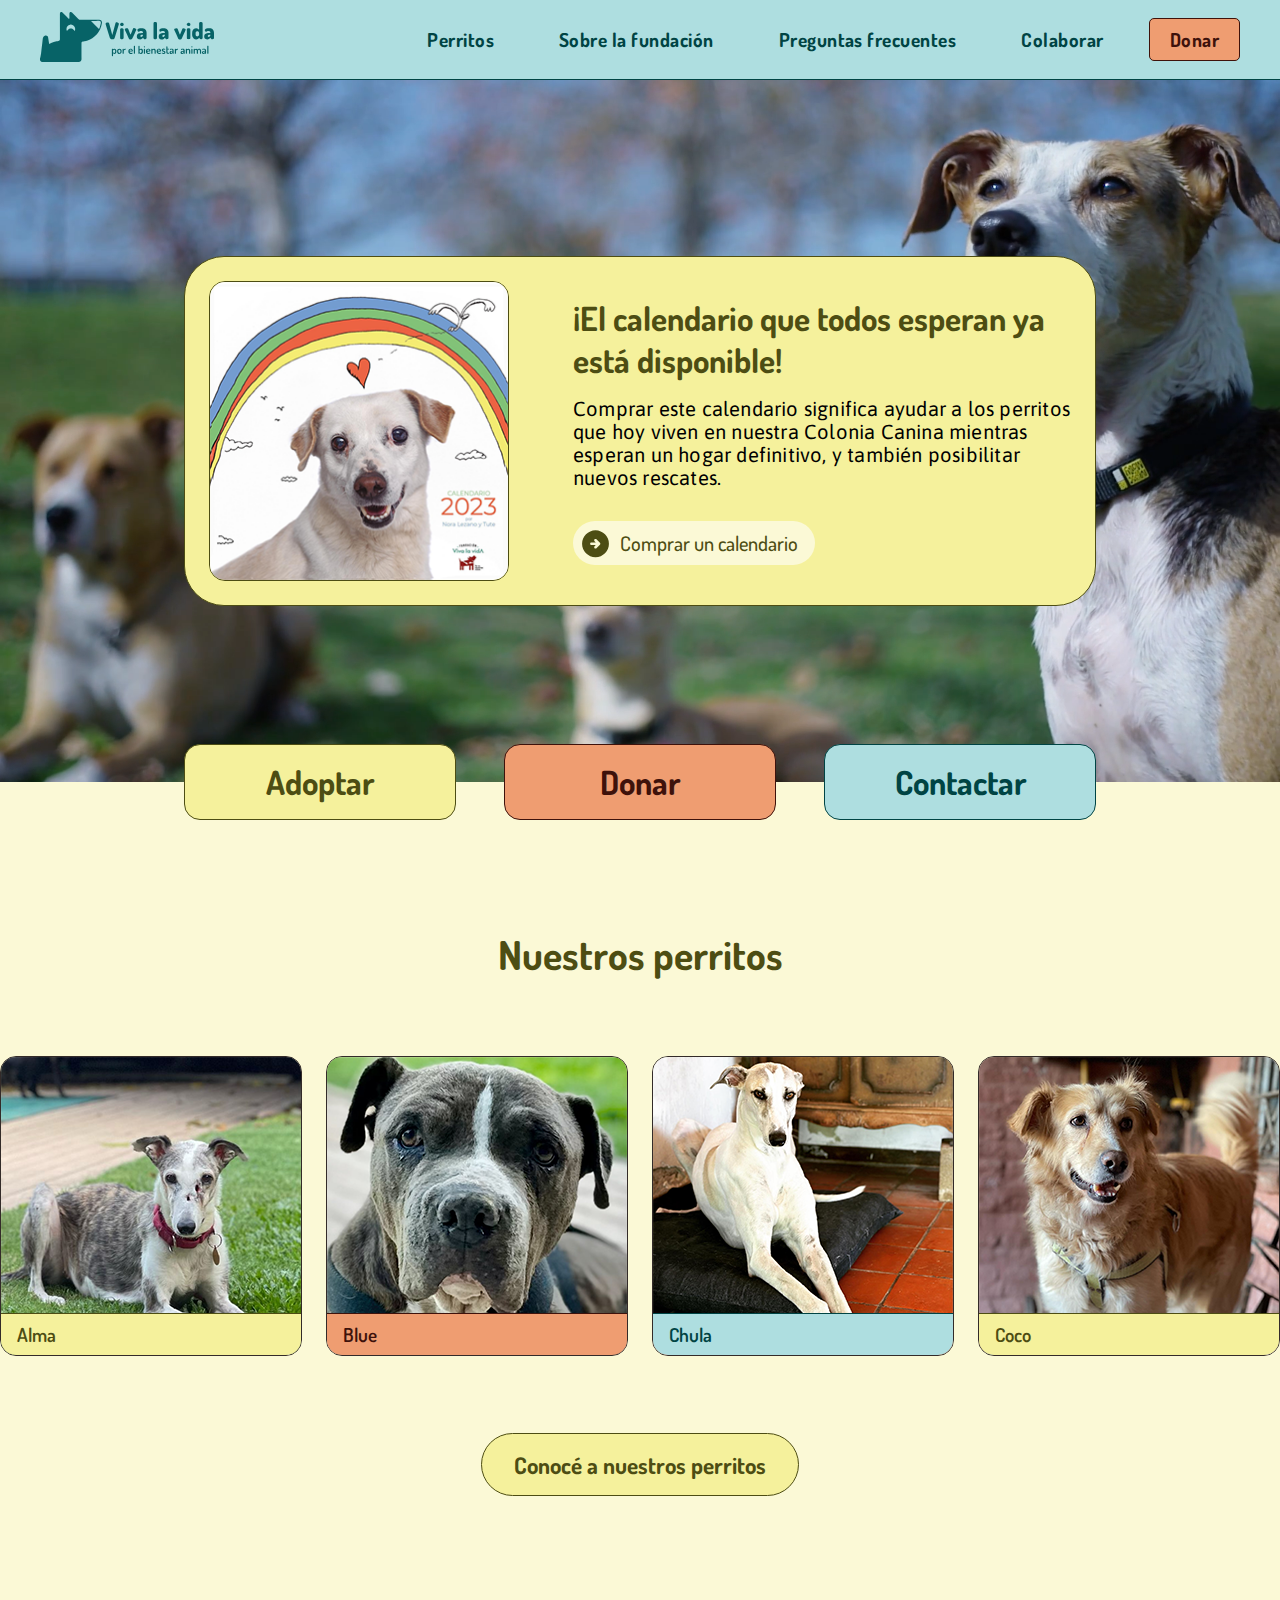
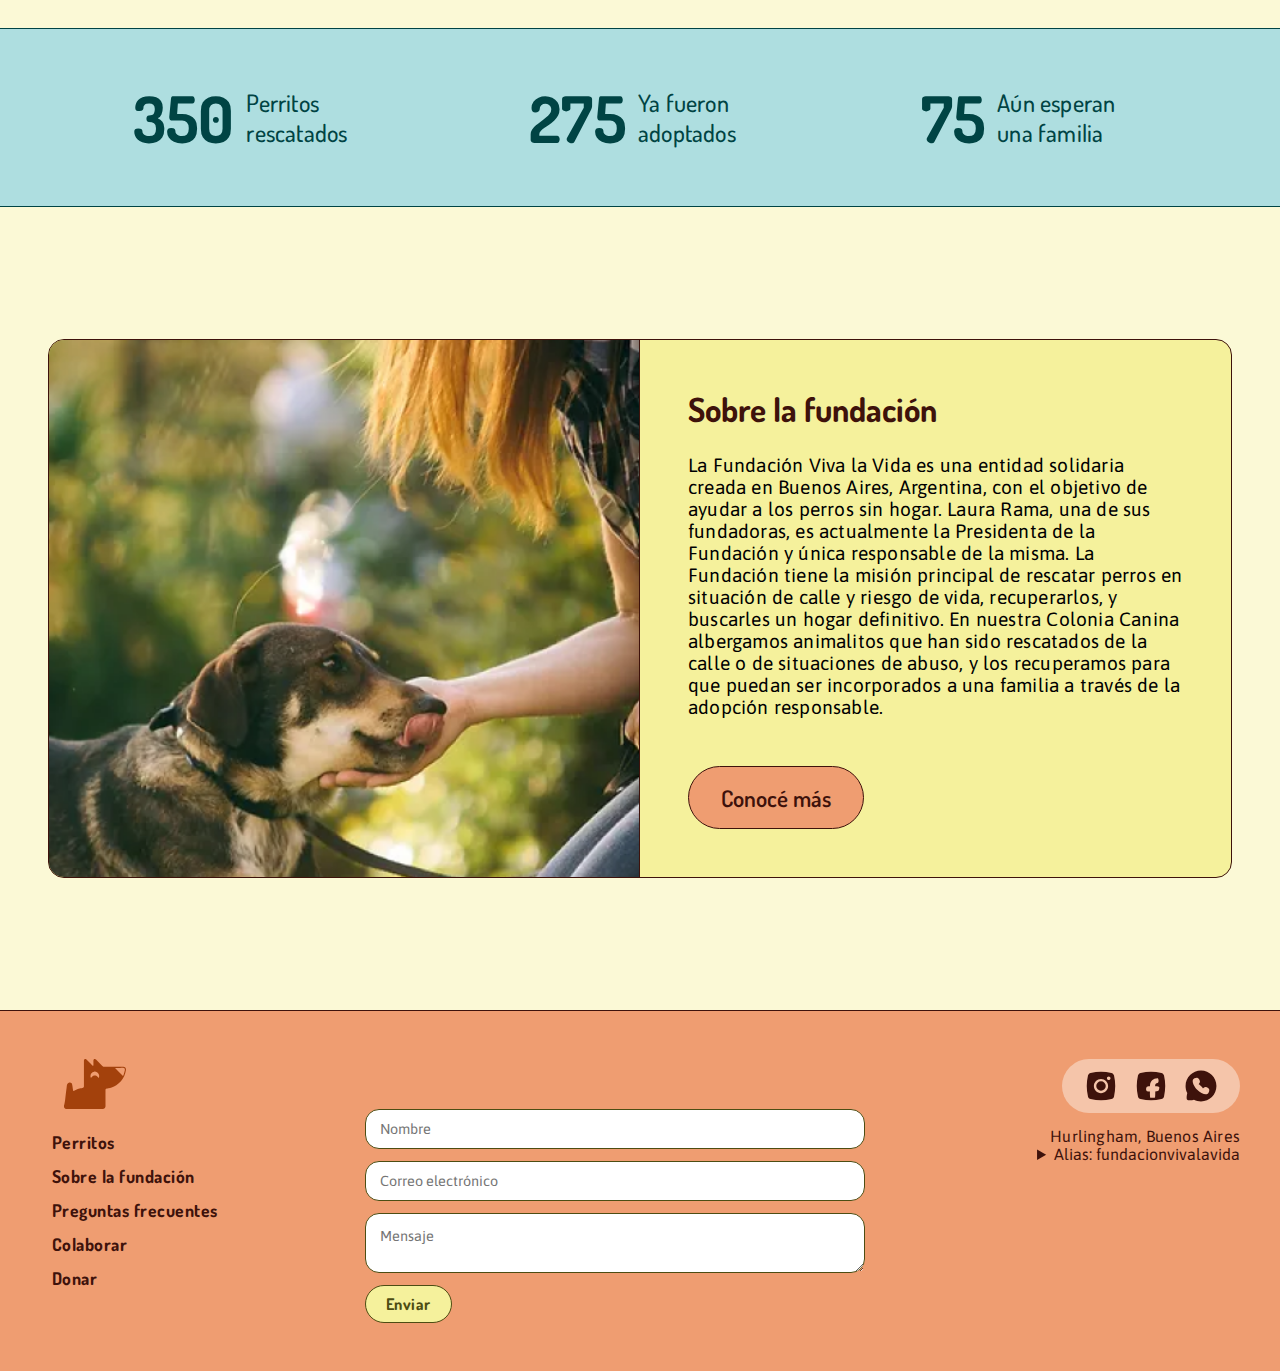
==== commit 40be4e7d: "Contenido de la página colaborar y correcciones finales generales" ====
--- a/index.html
+++ b/index.html
@@ -22,11 +22,11 @@
 					<h3>¡El calendario que todos esperan ya está disponible!</h3>
 					<p>Comprar este calendario significa ayudar a los perritos que hoy viven en nuestra Colonia Canina mientras esperan un hogar definitivo, y también posibilitar nuevos rescates.</p>
 				</article>
-				<a class="icon-button"><img src="img/iconos/arrow_circle_right.svg" width="33px" height="33px" alt="Flecha avance">Comprar un calendario</a> </div>
+				<a href="pagenotfound.html" class="icon-button"><img src="img/iconos/arrow_circle_right.svg" width="33px" height="33px" alt="Flecha avance">Comprar un calendario</a> </div>
 		</div>
 	</section>
 	<section id="botonera-index">
-		<div id="botonera-index-contenedor" class="hover-escala"> <a class="boton-index-1" href="perritos.html" target="_self"> Adoptar </a> <a class="boton-index-2" href="donar.html" target="_self">Donar</a> <a class="boton-index-3" href="#footer" target="_self">Contactar</a> </div>
+		<div id="botonera-index-contenedor" class="hover-escala-3"> <a class="boton-index-1" href="perritos.html" target="_self"> Adoptar </a> <a class="boton-index-2" href="donar.html" target="_self">Donar</a> <a class="boton-index-3" href="#footer" target="_self">Contactar</a> </div>
 	</section>
 	<div id="index-main">
 		<section id="previsualizar-perritos">
@@ -80,7 +80,7 @@
 					</div>
 				</div>
 			</div>
-			<a href="#" class="boton-primario"> Conocé a nuestros perritos </a> </section>
+			<a href="#" class="boton-primario">Conocé a nuestros perritos</a> </section>
 		<section id="cifras-de-exito">
 			<div class="item-exito">
 				<p class="cifra">350</p>
--- a/style.css
+++ b/style.css
@@ -327,6 +327,7 @@
 	overflow: hidden;
 	border-radius: 16px;
 	border: solid 1px var(--negro);
+	cursor: pointer;
 }
 .item-perrito h6 {
 	position: sticky;
@@ -334,17 +335,21 @@
 	width: 100%;
 	background: var(--naranja);
 	padding: 8px 16px;
-	color: var(--negro);
-	border-top: solid 1px var(--naranja-oscuro);
 }
 .item-perrito:nth-of-type(3n + 1) h6 {
 	background-color: var(--amarillo);
+	color: var(--amarillo-oscuro);
+	border-top: solid 1px var(--amarillo-oscuro);
 }
 .item-perrito:nth-of-type(3n + 2) h6 {
 	background-color: var(--naranja);
+	color: var(--naranja-oscuro);
+	border-top: solid 1px var(--naranja-oscuro);
 }
 .item-perrito:nth-of-type(3n) h6 {
 	background-color: var(--azul);
+	color: var(--azul-oscuro);
+	border-top: solid 1px var(--azul-oscuro);
 }
 @keyframes slide-left {
 	0% {
@@ -382,9 +387,10 @@
 .dato {
 	font-family: "Dosis", sans-serif;
 	font-weight: 500;
-	font-size: 1.66rem;
+	font-size: 1.5rem;
 	max-width: 150px;
 	text-align: left;
+	line-height: 1.85rem;
 }
 #contenedor-img-fundacion {
 	background-image: url(img/index/quienessomos.png);
@@ -465,28 +471,29 @@
 .filtros label {
 	margin-left: 8px;
 }
+.lista-perritos {
+	display: flex;
+	flex-direction: column;
+	gap: 24px;
+	align-items: center;
+}
 .perfiles {
 	display: grid;
 	grid-template-columns: repeat(3, 1fr);
 	gap: 24px;
 	width: 100%;
-	height: fit-content;
 }
 .perrito {
-	background-color: #fff;
 	border-radius: 8px;
-	display: flex;
-	flex-direction: column;
-	align-items: center;
 	border: solid 1px var(--azul-oscuro);
 	overflow: hidden;
 	transition: all 0.3s ease;
+	height: fit-content;
 }
 .perrito img {
 	max-width: 100%;
 	height: auto;
-	border-radius: 8px;
-	transform: scale(1.06);
+	transform: scale(1.04);
 }
 .perrito h6 {
 	position: sticky;
@@ -500,6 +507,55 @@
 }
 /* FIN PERRITOS */
 /* COLABORAR */
+.main-colaborar {
+	width: 100%;
+	display: flex;
+	flex-direction: column;
+	align-items: center;
+	padding: 72px 0;
+	gap: 132px;
+}
+.formas-colaborar {
+	display: flex;
+	flex-direction: column;
+	gap: 48px;
+	align-items: center;
+}
+.colaborar-contenido {
+    display: flex;
+    gap: 24px;
+    width: 100%;
+    flex-wrap: wrap;
+    flex-direction: row;
+    justify-content: center;
+}
+
+.item-colaborar {
+    border-radius: 8px;
+    border: solid 1px var(--amarillo-oscuro);
+    overflow: hidden;
+    transition: all 0.3s ease;
+    height: fit-content;
+    width: 30%;
+}
+.item-colaborar img {
+	max-width: 100%;
+	height: auto;
+	transform: scale(1.04);
+}
+.item-colaborar h4 {
+	position: sticky;
+	bottom: 0;
+	width: 100%;
+	background: var(--amarillo);
+	padding: 16px 16px;
+	color: var(--amarillo-oscuro);
+	border-top: solid 1px var(--amarillo-oscuro);
+	text-align: center;
+}
+#dudas{
+	font-size: 1.728rem;
+}
 /* FIN COLABORAR */
 /* DONAR */
 #main-donar {
@@ -871,6 +927,7 @@
 	color: var(--amarillo-oscuro);
 	letter-spacing: 0.03rem;
 	border: 1px solid var(--amarillo-oscuro);
+	cursor: pointer;
 }
 .formulario-contacto button:hover {
 	background-color: var(--azul-claro);
